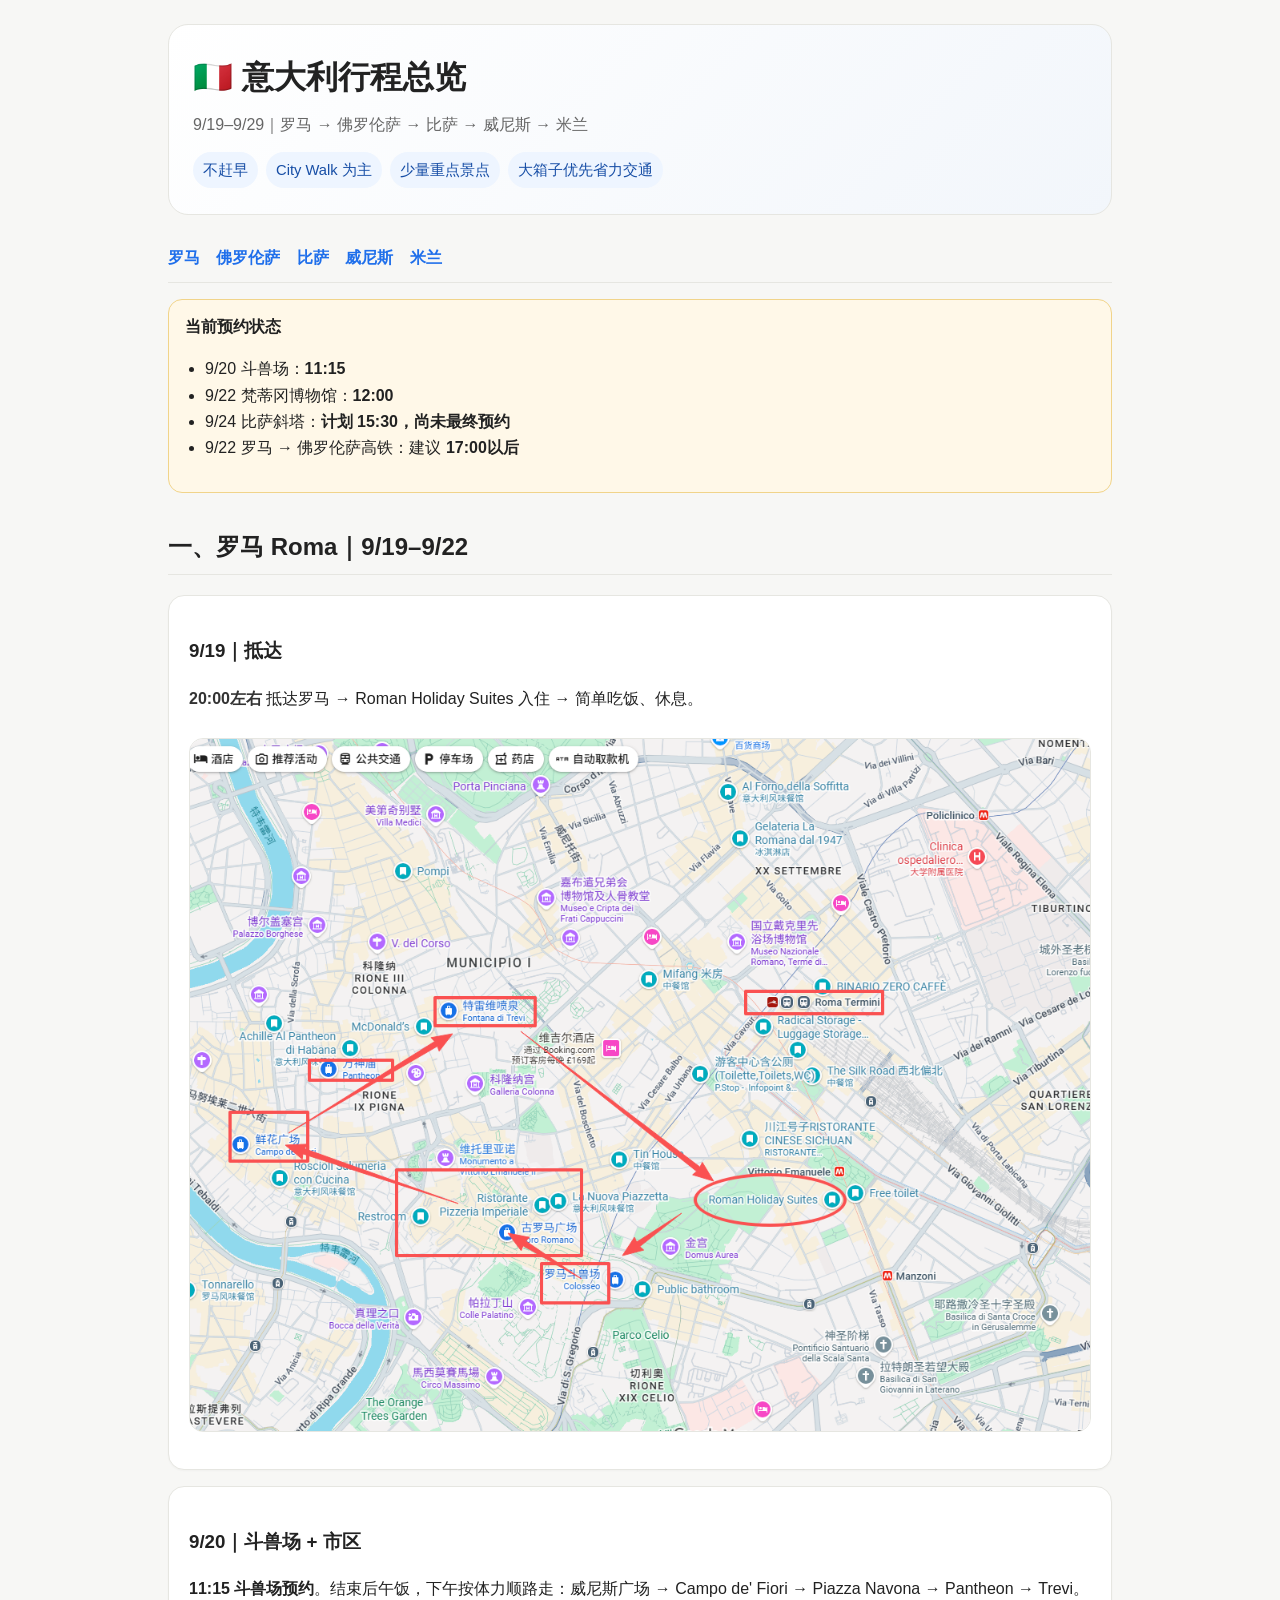
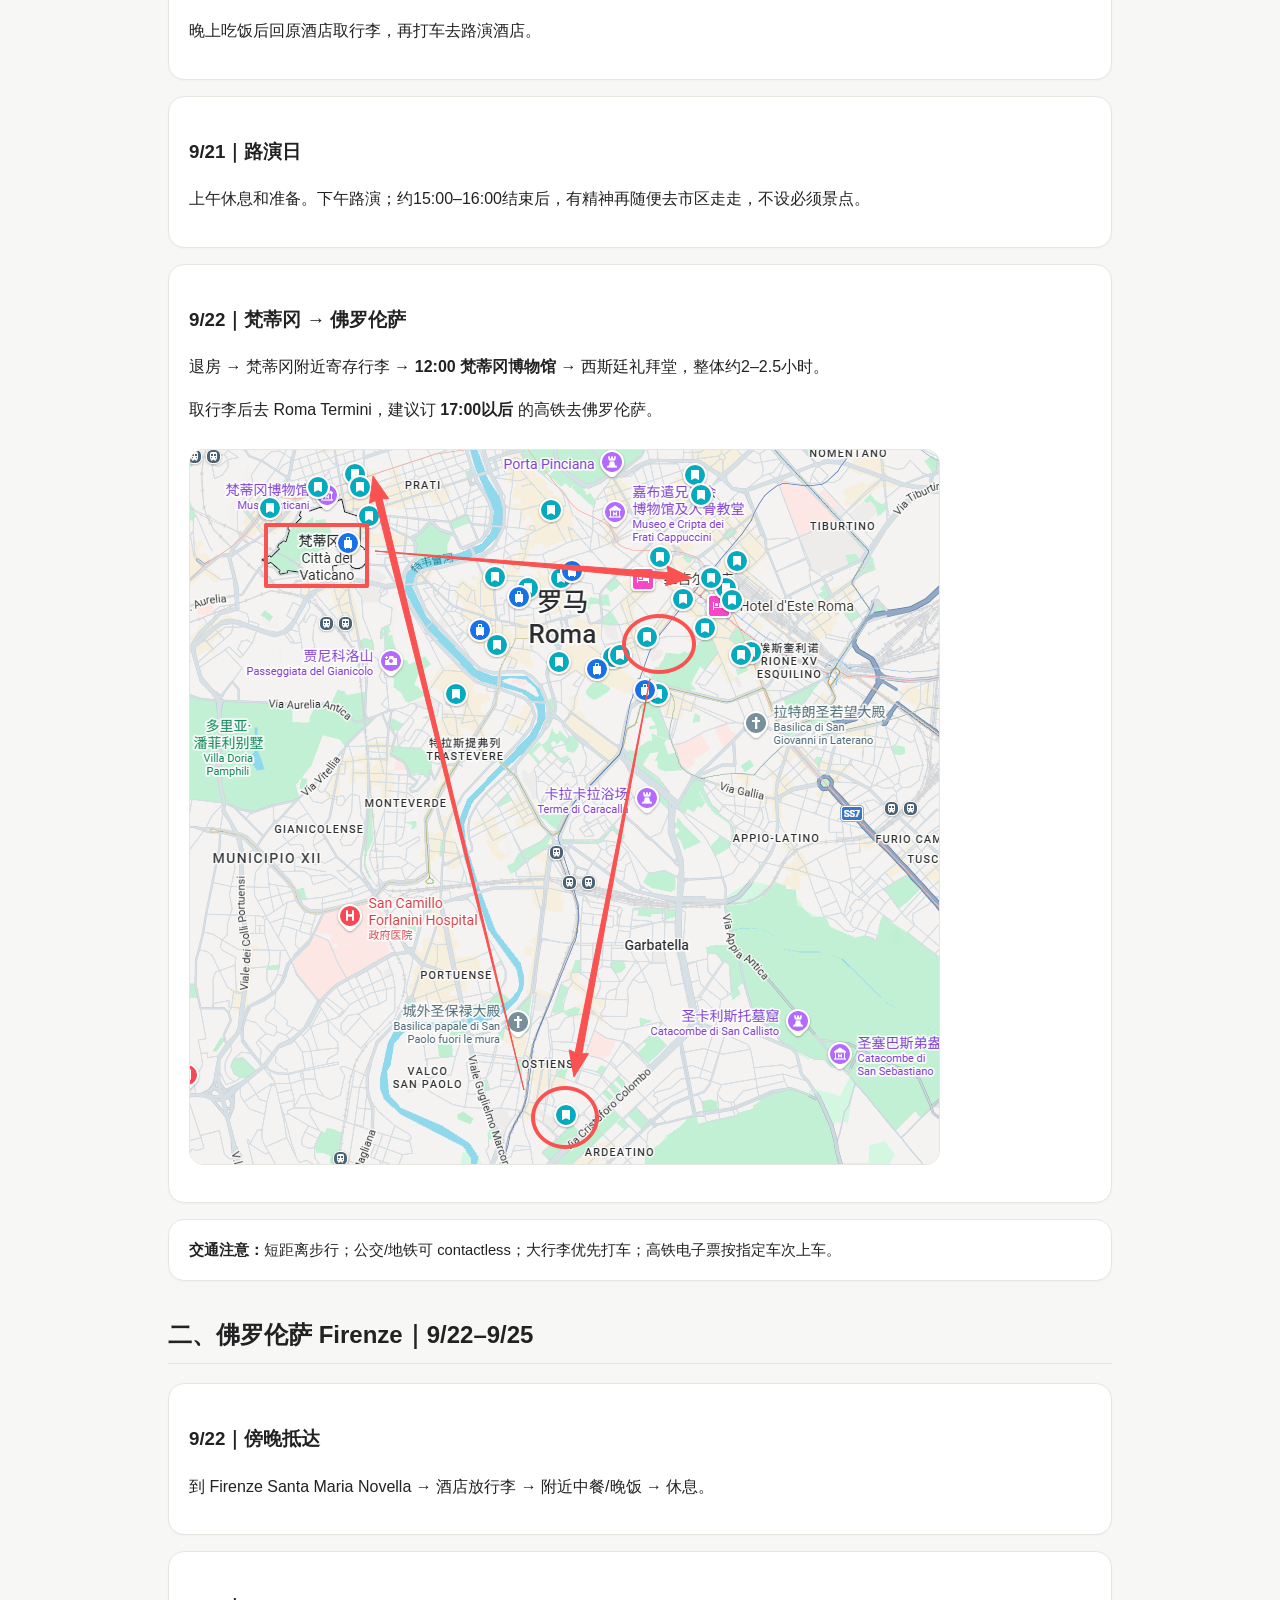
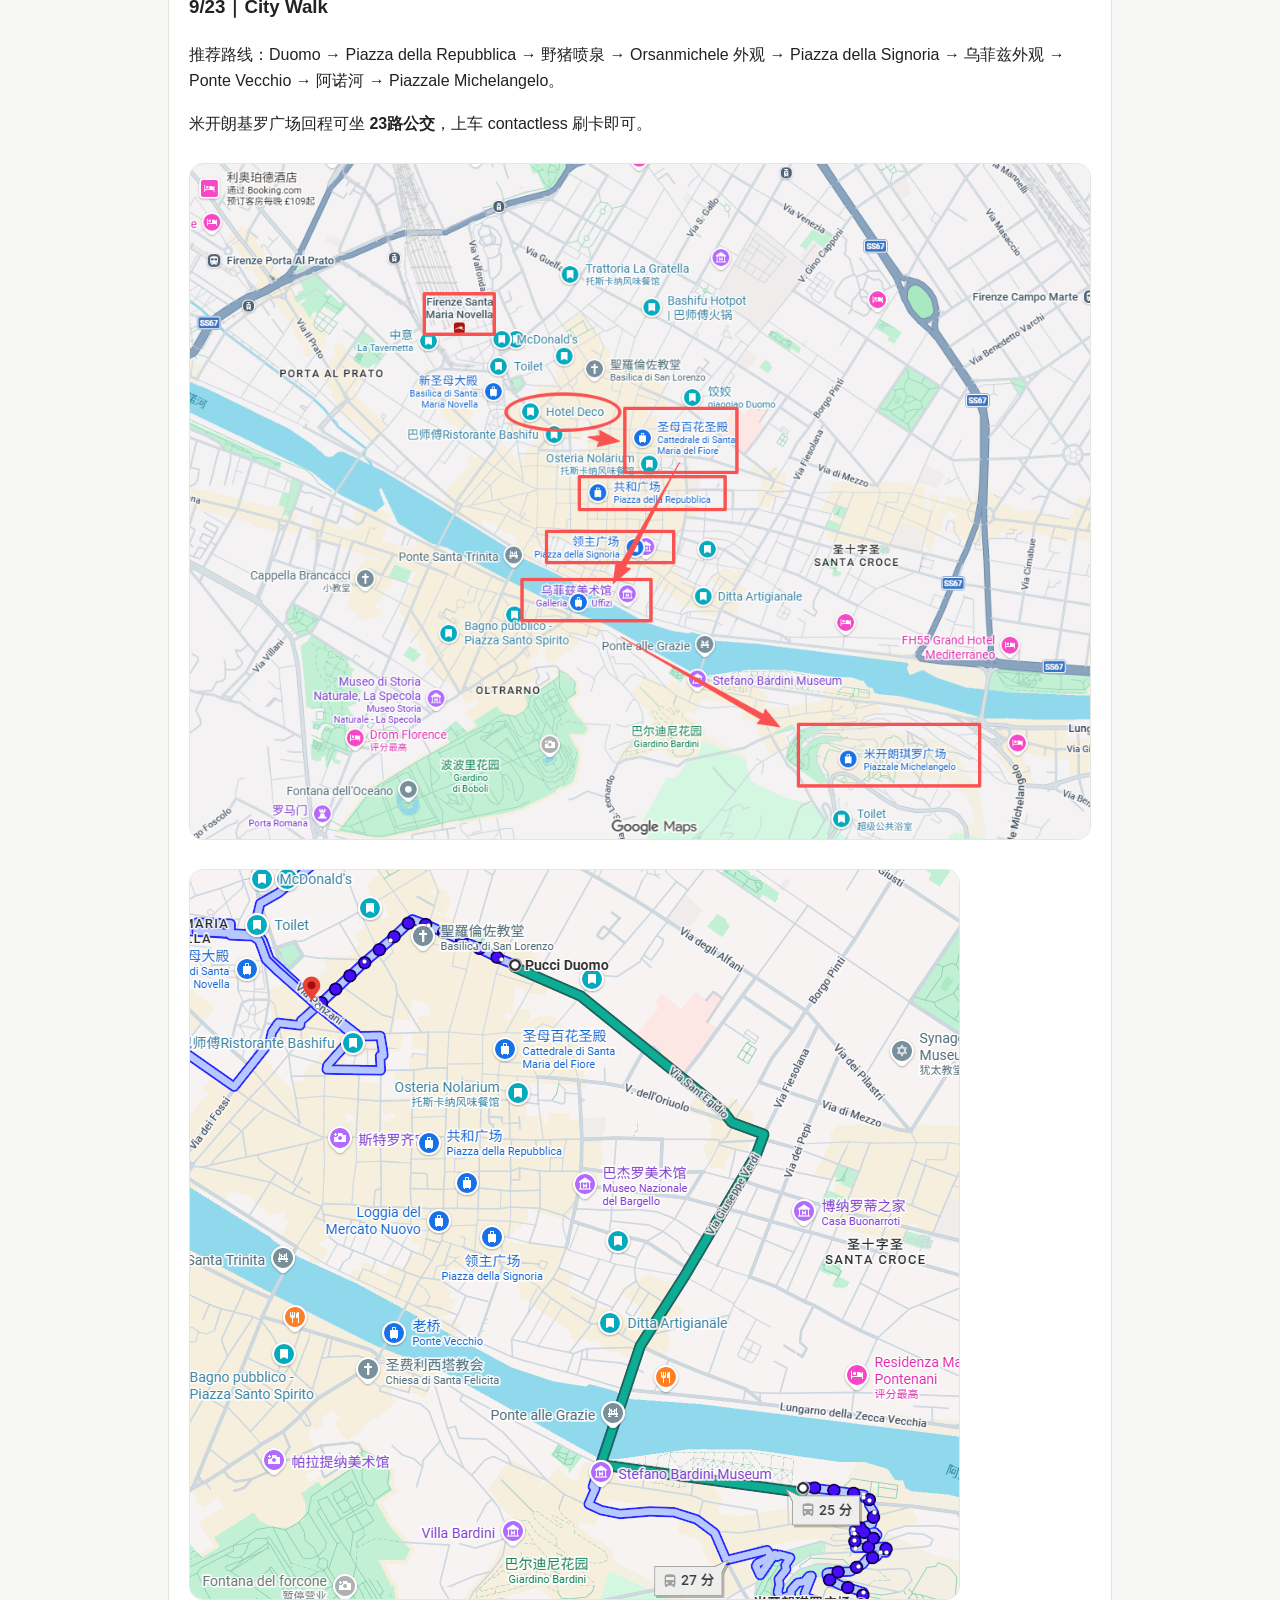
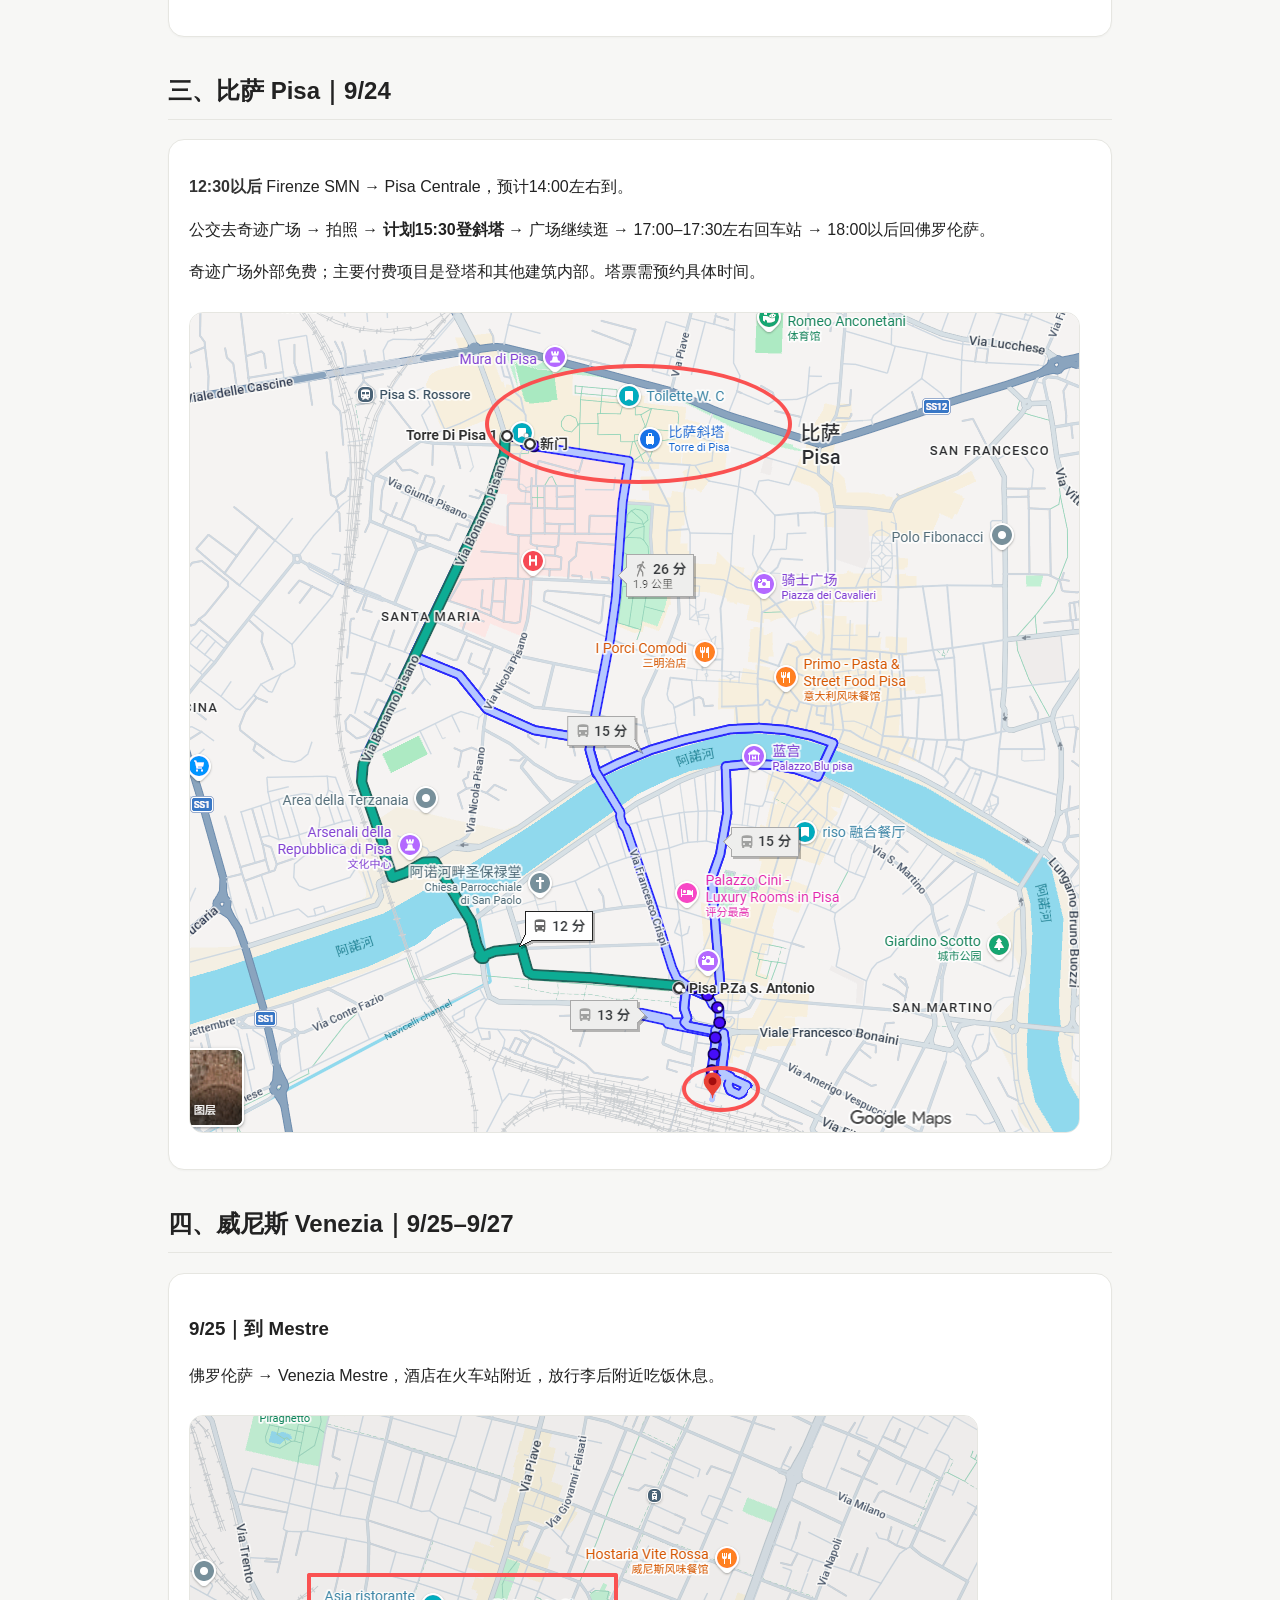
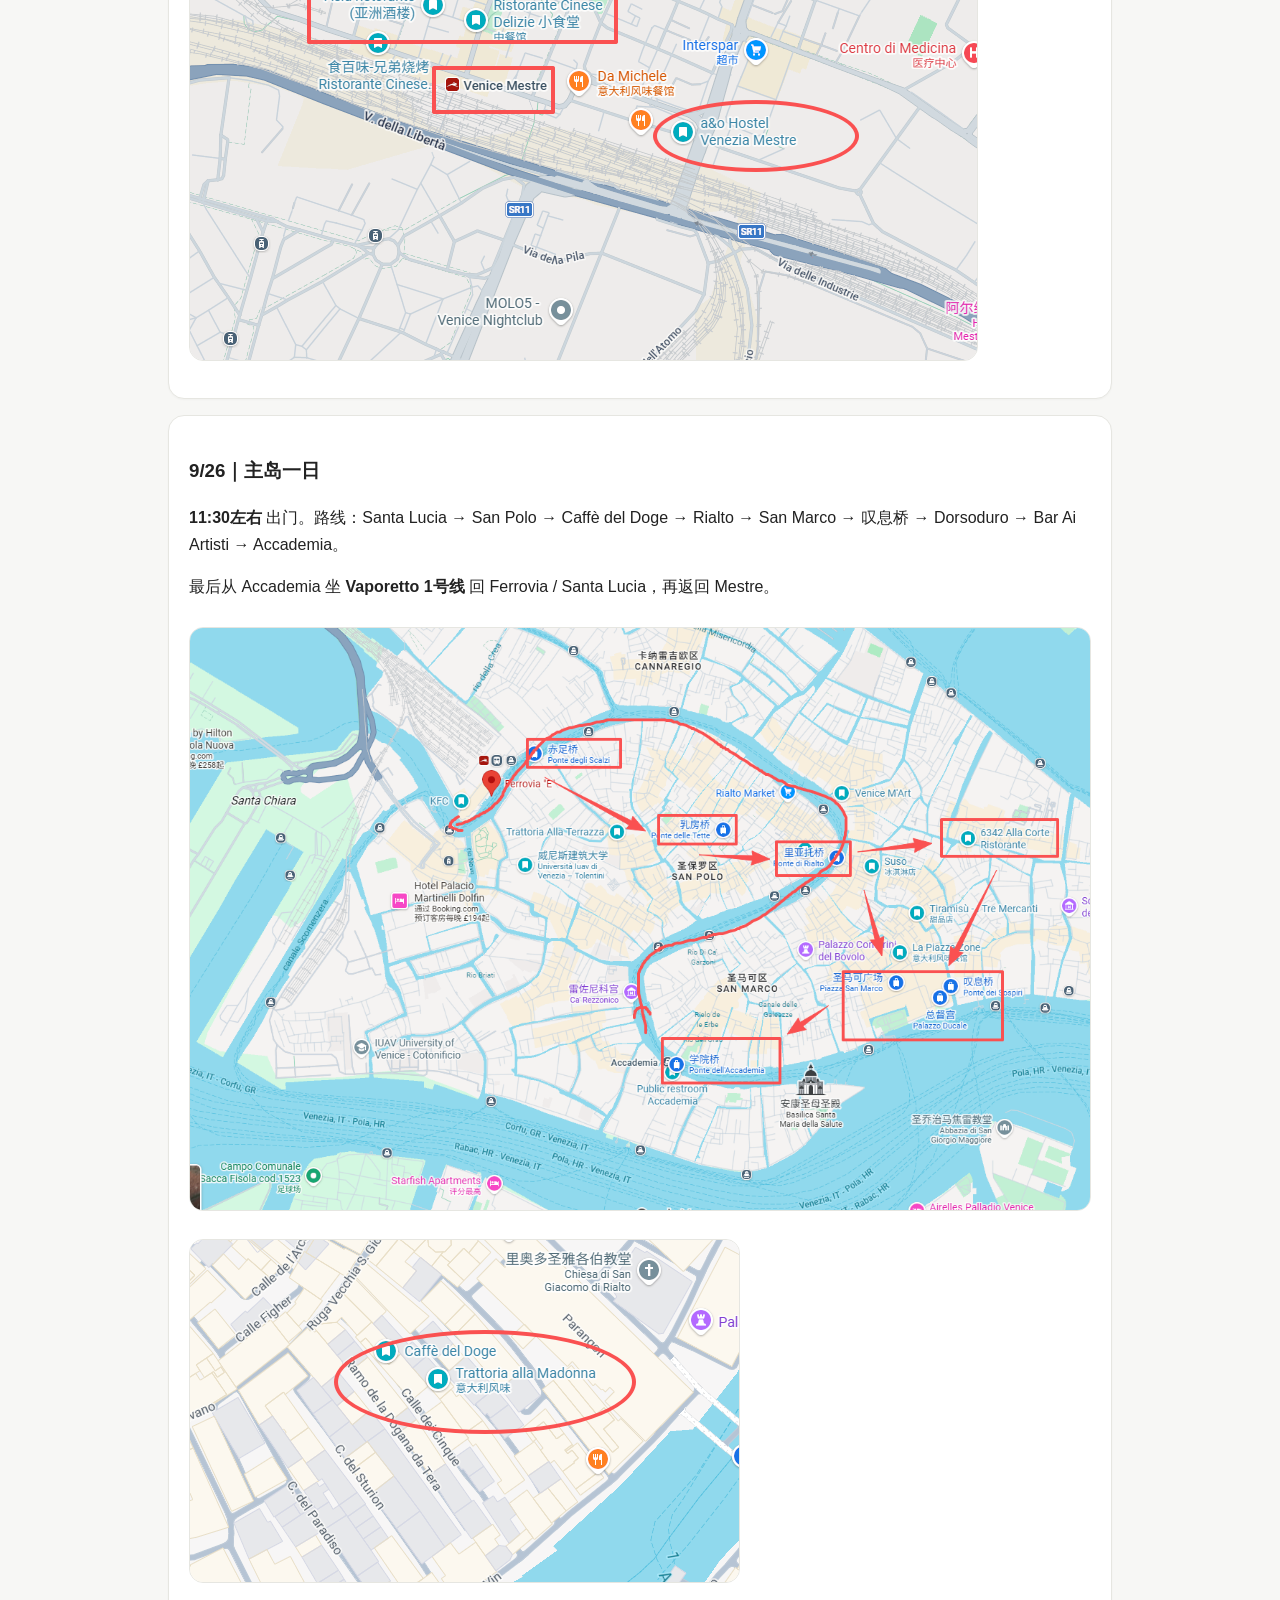
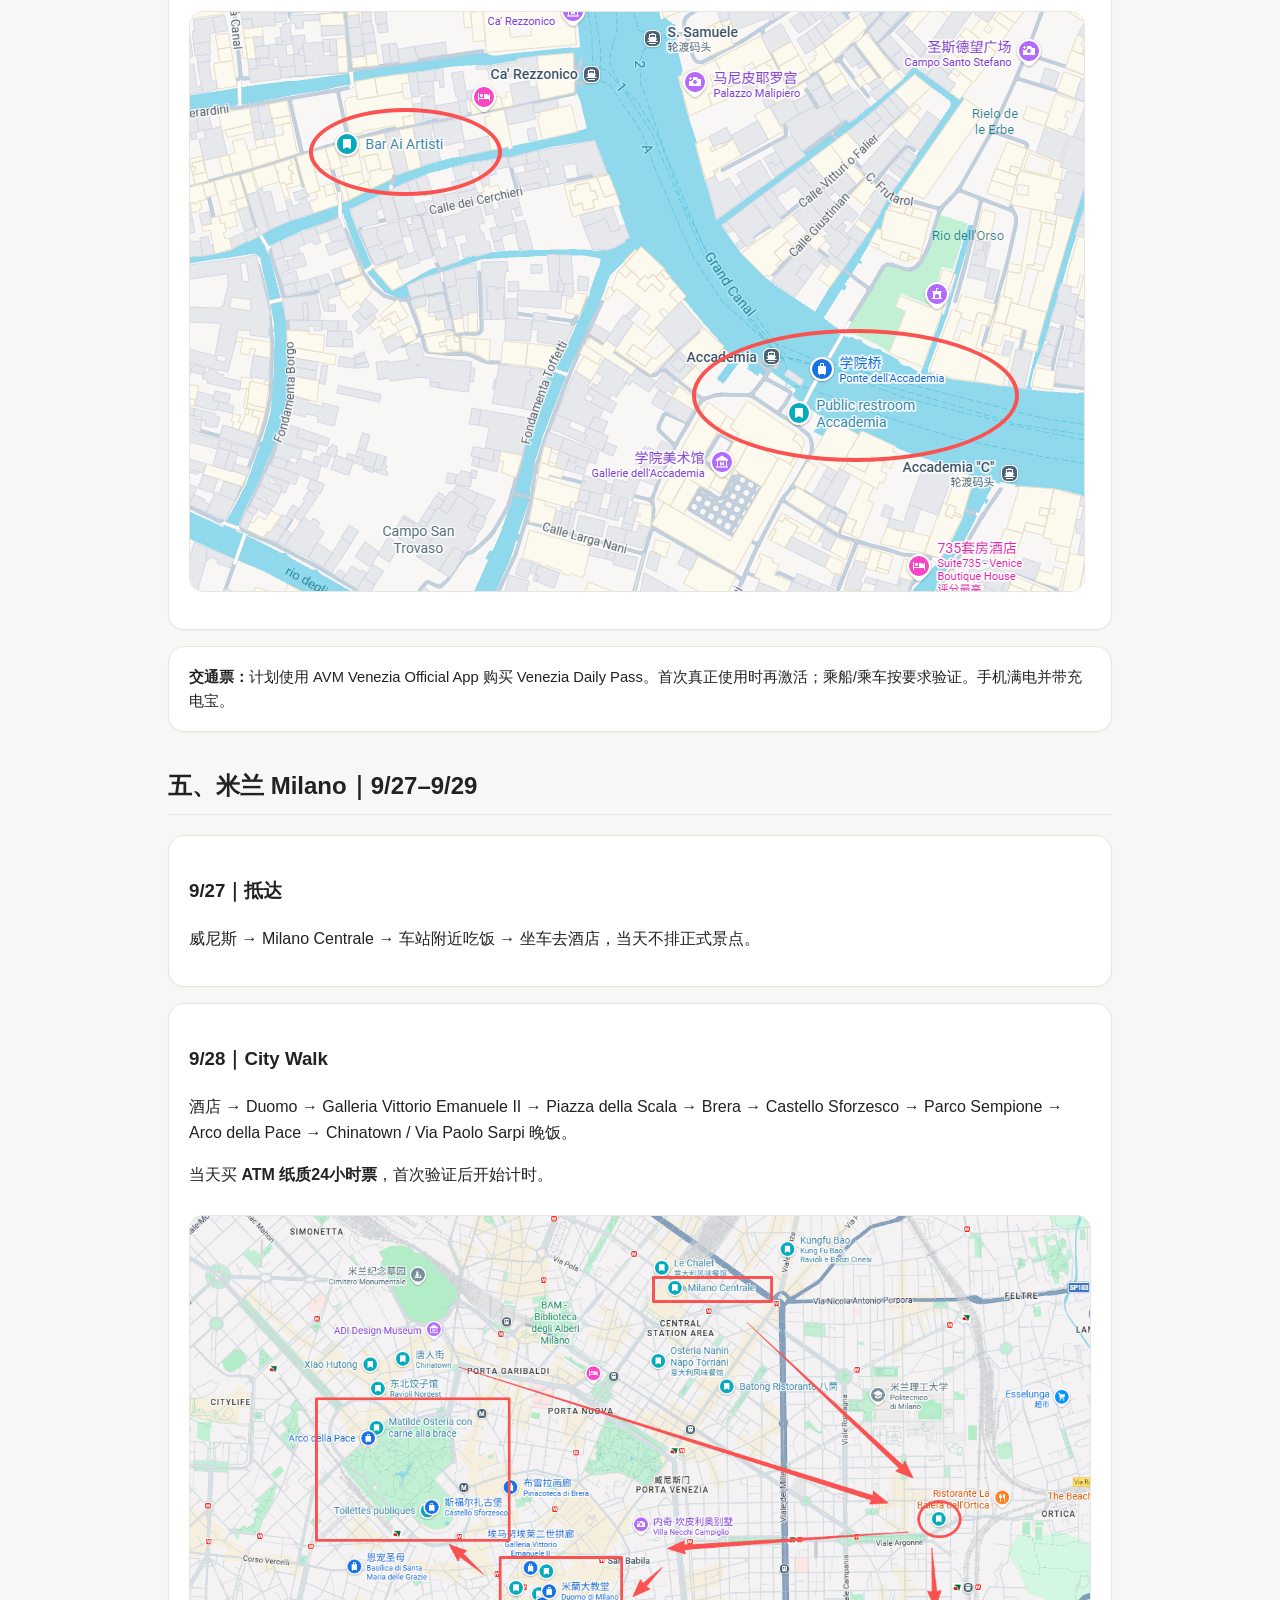
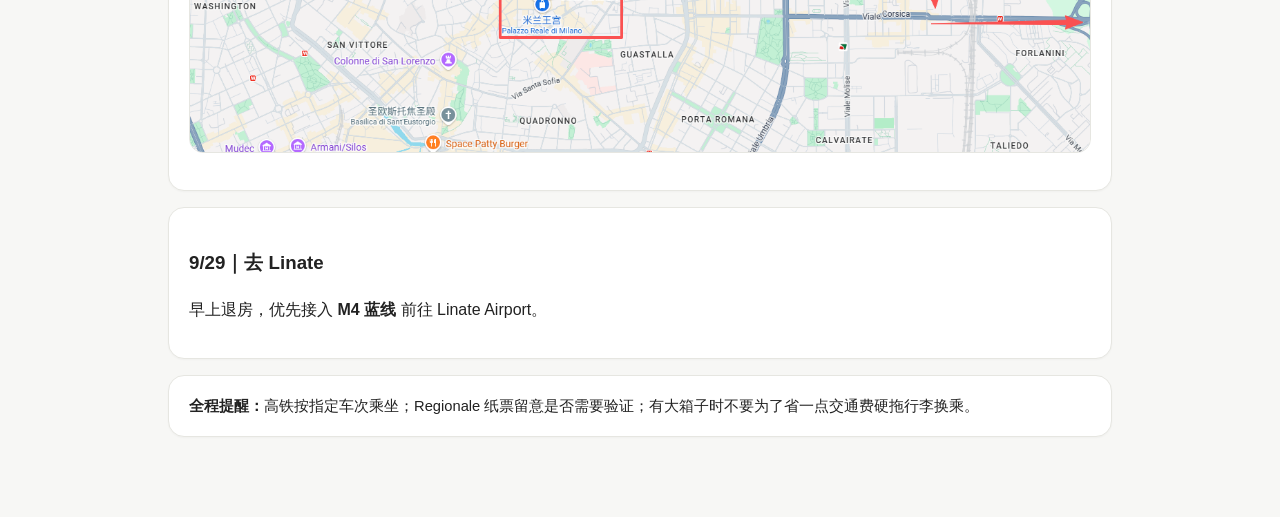
==== index.html @ 46872778 "1" ====
<!doctype html>
<html lang="zh-CN">
<head>
<meta charset="utf-8">
<meta name="viewport" content="width=device-width, initial-scale=1">
<title>意大利行程 9/19–9/29</title>
<style>
  :root{
    --bg:#f7f7f5; --card:#ffffff; --text:#222; --muted:#666; --line:#e6e6e1;
    --accent:#1f6feb; --soft:#eef5ff;
  }
  *{box-sizing:border-box}
  body{margin:0;font-family:-apple-system,BlinkMacSystemFont,"Segoe UI","PingFang SC","Hiragino Sans GB","Microsoft YaHei",Arial,sans-serif;background:var(--bg);color:var(--text);line-height:1.65}
  .wrap{max-width:980px;margin:auto;padding:24px 18px 64px}
  .hero{background:linear-gradient(135deg,#fff,#f2f6fb);border:1px solid var(--line);border-radius:20px;padding:26px 24px;margin-bottom:20px}
  h1{font-size:2rem;margin:0 0 8px}
  h2{margin-top:34px;border-bottom:1px solid var(--line);padding-bottom:8px}
  h3{margin-top:22px}
  .muted{color:var(--muted)}
  .chips{display:flex;flex-wrap:wrap;gap:8px;margin-top:14px}
  .chip{background:var(--soft);color:#174ea6;padding:6px 10px;border-radius:999px;font-size:.92rem}
  .card{background:var(--card);border:1px solid var(--line);border-radius:16px;padding:18px 20px;margin:16px 0;box-shadow:0 1px 2px rgba(0,0,0,.03)}
  .time{font-weight:700;color:#333}
  img{max-width:100%;height:auto;border-radius:14px;border:1px solid var(--line);margin:10px 0}
  table{width:100%;border-collapse:collapse;background:#fff;border-radius:12px;overflow:hidden}
  th,td{border:1px solid var(--line);padding:10px 12px;text-align:left;vertical-align:top}
  th{background:#fafafa}
  ul{padding-left:1.25rem}
  .important{background:#fff8e8;border:1px solid #f1d48a;border-radius:14px;padding:14px 16px}
  .nav{position:sticky;top:0;background:rgba(247,247,245,.92);backdrop-filter:blur(10px);padding:10px 0;z-index:5;border-bottom:1px solid var(--line);margin-bottom:16px}
  .nav a{margin-right:12px;color:var(--accent);text-decoration:none;font-weight:600;white-space:nowrap}
  .small{font-size:.92rem}
  @media(max-width:640px){
    h1{font-size:1.6rem}
    .wrap{padding:14px 12px 48px}
    .hero,.card{padding:16px}
    table{font-size:.9rem}
  }
</style>
</head>
<body>
<div class="wrap">
  <div class="hero">
    <h1>🇮🇹 意大利行程总览</h1>
    <div class="muted">9/19–9/29｜罗马 → 佛罗伦萨 → 比萨 → 威尼斯 → 米兰</div>
    <div class="chips">
      <span class="chip">不赶早</span>
      <span class="chip">City Walk 为主</span>
      <span class="chip">少量重点景点</span>
      <span class="chip">大箱子优先省力交通</span>
    </div>
  </div>

  <div class="nav">
    <a href="#rome">罗马</a>
    <a href="#florence">佛罗伦萨</a>
    <a href="#pisa">比萨</a>
    <a href="#venice">威尼斯</a>
    <a href="#milan">米兰</a>
  </div>

  <div class="important">
    <strong>当前预约状态</strong>
    <ul>
      <li>9/20 斗兽场：<strong>11:15</strong></li>
      <li>9/22 梵蒂冈博物馆：<strong>12:00</strong></li>
      <li>9/24 比萨斜塔：<strong>计划 15:30，尚未最终预约</strong></li>
      <li>9/22 罗马 → 佛罗伦萨高铁：建议 <strong>17:00以后</strong></li>
    </ul>
  </div>

  <section id="rome">
    <h2>一、罗马 Roma｜9/19–9/22</h2>
    <div class="card">
      <h3>9/19｜抵达</h3>
      <p><span class="time">20:00左右</span> 抵达罗马 → Roman Holiday Suites 入住 → 简单吃饭、休息。</p>
      <img src="italy_trip_plan_assets/rome_1.png" alt="罗马住宿与路线">
    </div>
    <div class="card">
      <h3>9/20｜斗兽场 + 市区</h3>
      <p><strong>11:15 斗兽场预约</strong>。结束后午饭，下午按体力顺路走：威尼斯广场 → Campo de' Fiori → Piazza Navona → Pantheon → Trevi。</p>
      <p>晚上吃饭后回原酒店取行李，再打车去路演酒店。</p>
    </div>
    <div class="card">
      <h3>9/21｜路演日</h3>
      <p>上午休息和准备。下午路演；约15:00–16:00结束后，有精神再随便去市区走走，不设必须景点。</p>
    </div>
    <div class="card">
      <h3>9/22｜梵蒂冈 → 佛罗伦萨</h3>
      <p>退房 → 梵蒂冈附近寄存行李 → <strong>12:00 梵蒂冈博物馆</strong> → 西斯廷礼拜堂，整体约2–2.5小时。</p>
      <p>取行李后去 Roma Termini，建议订 <strong>17:00以后</strong> 的高铁去佛罗伦萨。</p>
      <img src="italy_trip_plan_assets/rome_2.png" alt="梵蒂冈与市区位置">
    </div>
    <div class="card small">
      <strong>交通注意：</strong>短距离步行；公交/地铁可 contactless；大行李优先打车；高铁电子票按指定车次上车。
    </div>
  </section>

  <section id="florence">
    <h2>二、佛罗伦萨 Firenze｜9/22–9/25</h2>
    <div class="card">
      <h3>9/22｜傍晚抵达</h3>
      <p>到 Firenze Santa Maria Novella → 酒店放行李 → 附近中餐/晚饭 → 休息。</p>
    </div>
    <div class="card">
      <h3>9/23｜City Walk</h3>
      <p>推荐路线：Duomo → Piazza della Repubblica → 野猪喷泉 → Orsanmichele 外观 → Piazza della Signoria → 乌菲兹外观 → Ponte Vecchio → 阿诺河 → Piazzale Michelangelo。</p>
      <p>米开朗基罗广场回程可坐 <strong>23路公交</strong>，上车 contactless 刷卡即可。</p>
      <img src="italy_trip_plan_assets/florence.png" alt="佛罗伦萨路线">
      <img src="italy_trip_plan_assets/florence_bus.png" alt="23路公交示意">
    </div>
  </section>

  <section id="pisa">
    <h2>三、比萨 Pisa｜9/24</h2>
    <div class="card">
      <p><span class="time">12:30以后</span> Firenze SMN → Pisa Centrale，预计14:00左右到。</p>
      <p>公交去奇迹广场 → 拍照 → <strong>计划15:30登斜塔</strong> → 广场继续逛 → 17:00–17:30左右回车站 → 18:00以后回佛罗伦萨。</p>
      <p>奇迹广场外部免费；主要付费项目是登塔和其他建筑内部。塔票需预约具体时间。</p>
      <img src="italy_trip_plan_assets/pisa.png" alt="比萨路线">
    </div>
  </section>

  <section id="venice">
    <h2>四、威尼斯 Venezia｜9/25–9/27</h2>
    <div class="card">
      <h3>9/25｜到 Mestre</h3>
      <p>佛罗伦萨 → Venezia Mestre，酒店在火车站附近，放行李后附近吃饭休息。</p>
      <img src="italy_trip_plan_assets/venice_mestre.png" alt="Mestre住宿位置">
    </div>
    <div class="card">
      <h3>9/26｜主岛一日</h3>
      <p><strong>11:30左右</strong> 出门。路线：Santa Lucia → San Polo → Caffè del Doge → Rialto → San Marco → 叹息桥 → Dorsoduro → Bar Ai Artisti → Accademia。</p>
      <p>最后从 Accademia 坐 <strong>Vaporetto 1号线</strong> 回 Ferrovia / Santa Lucia，再返回 Mestre。</p>
      <img src="italy_trip_plan_assets/venice_route.png" alt="威尼斯主岛路线">
      <img src="italy_trip_plan_assets/venice_cafe1.png" alt="Caffè del Doge">
      <img src="italy_trip_plan_assets/venice_cafe2.png" alt="Bar Ai Artisti">
    </div>
    <div class="card small">
      <strong>交通票：</strong>计划使用 AVM Venezia Official App 购买 Venezia Daily Pass。首次真正使用时再激活；乘船/乘车按要求验证。手机满电并带充电宝。
    </div>
  </section>

  <section id="milan">
    <h2>五、米兰 Milano｜9/27–9/29</h2>
    <div class="card">
      <h3>9/27｜抵达</h3>
      <p>威尼斯 → Milano Centrale → 车站附近吃饭 → 坐车去酒店，当天不排正式景点。</p>
    </div>
    <div class="card">
      <h3>9/28｜City Walk</h3>
      <p>酒店 → Duomo → Galleria Vittorio Emanuele II → Piazza della Scala → Brera → Castello Sforzesco → Parco Sempione → Arco della Pace → Chinatown / Via Paolo Sarpi 晚饭。</p>
      <p>当天买 <strong>ATM 纸质24小时票</strong>，首次验证后开始计时。</p>
      <img src="italy_trip_plan_assets/milan.png" alt="米兰路线">
    </div>
    <div class="card">
      <h3>9/29｜去 Linate</h3>
      <p>早上退房，优先接入 <strong>M4 蓝线</strong> 前往 Linate Airport。</p>
    </div>
  </section>

  <div class="card small">
    <strong>全程提醒：</strong>高铁按指定车次乘坐；Regionale 纸票留意是否需要验证；有大箱子时不要为了省一点交通费硬拖行李换乘。
  </div>
</div>
</body>
</html>
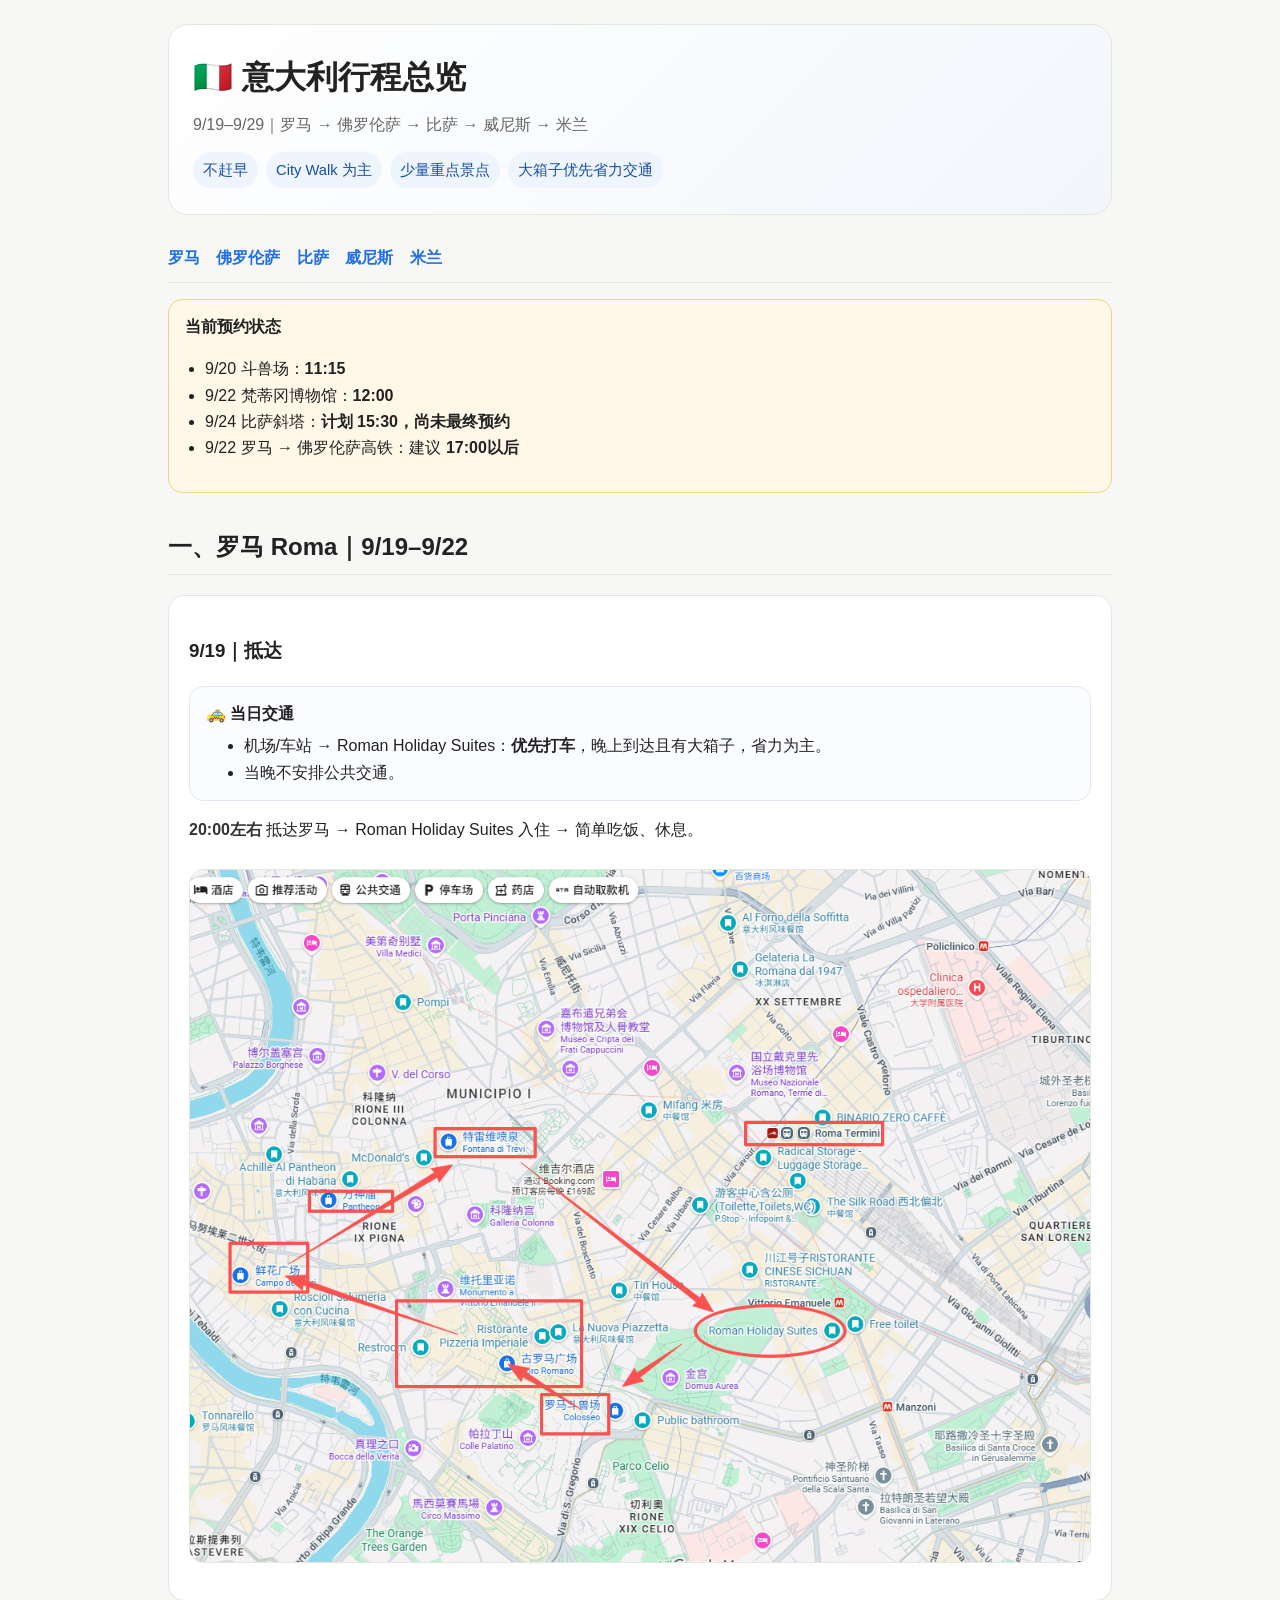
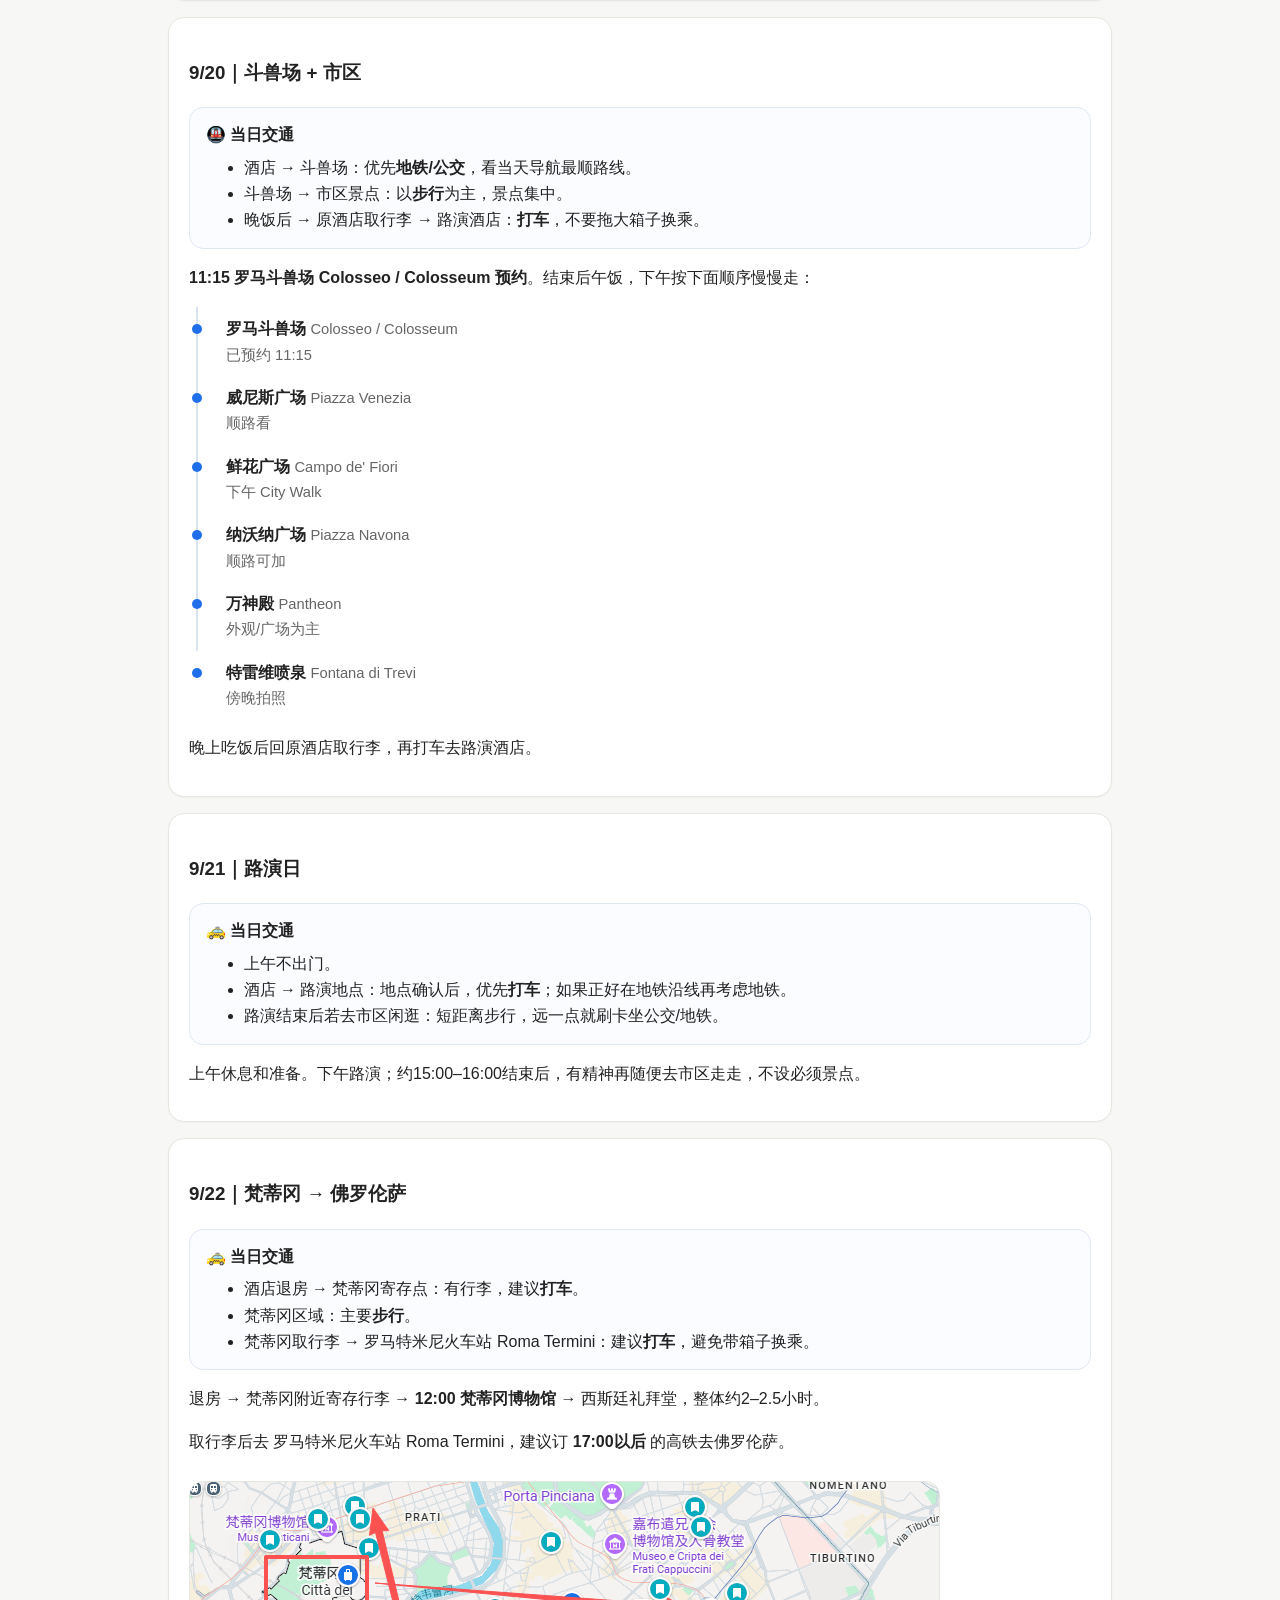
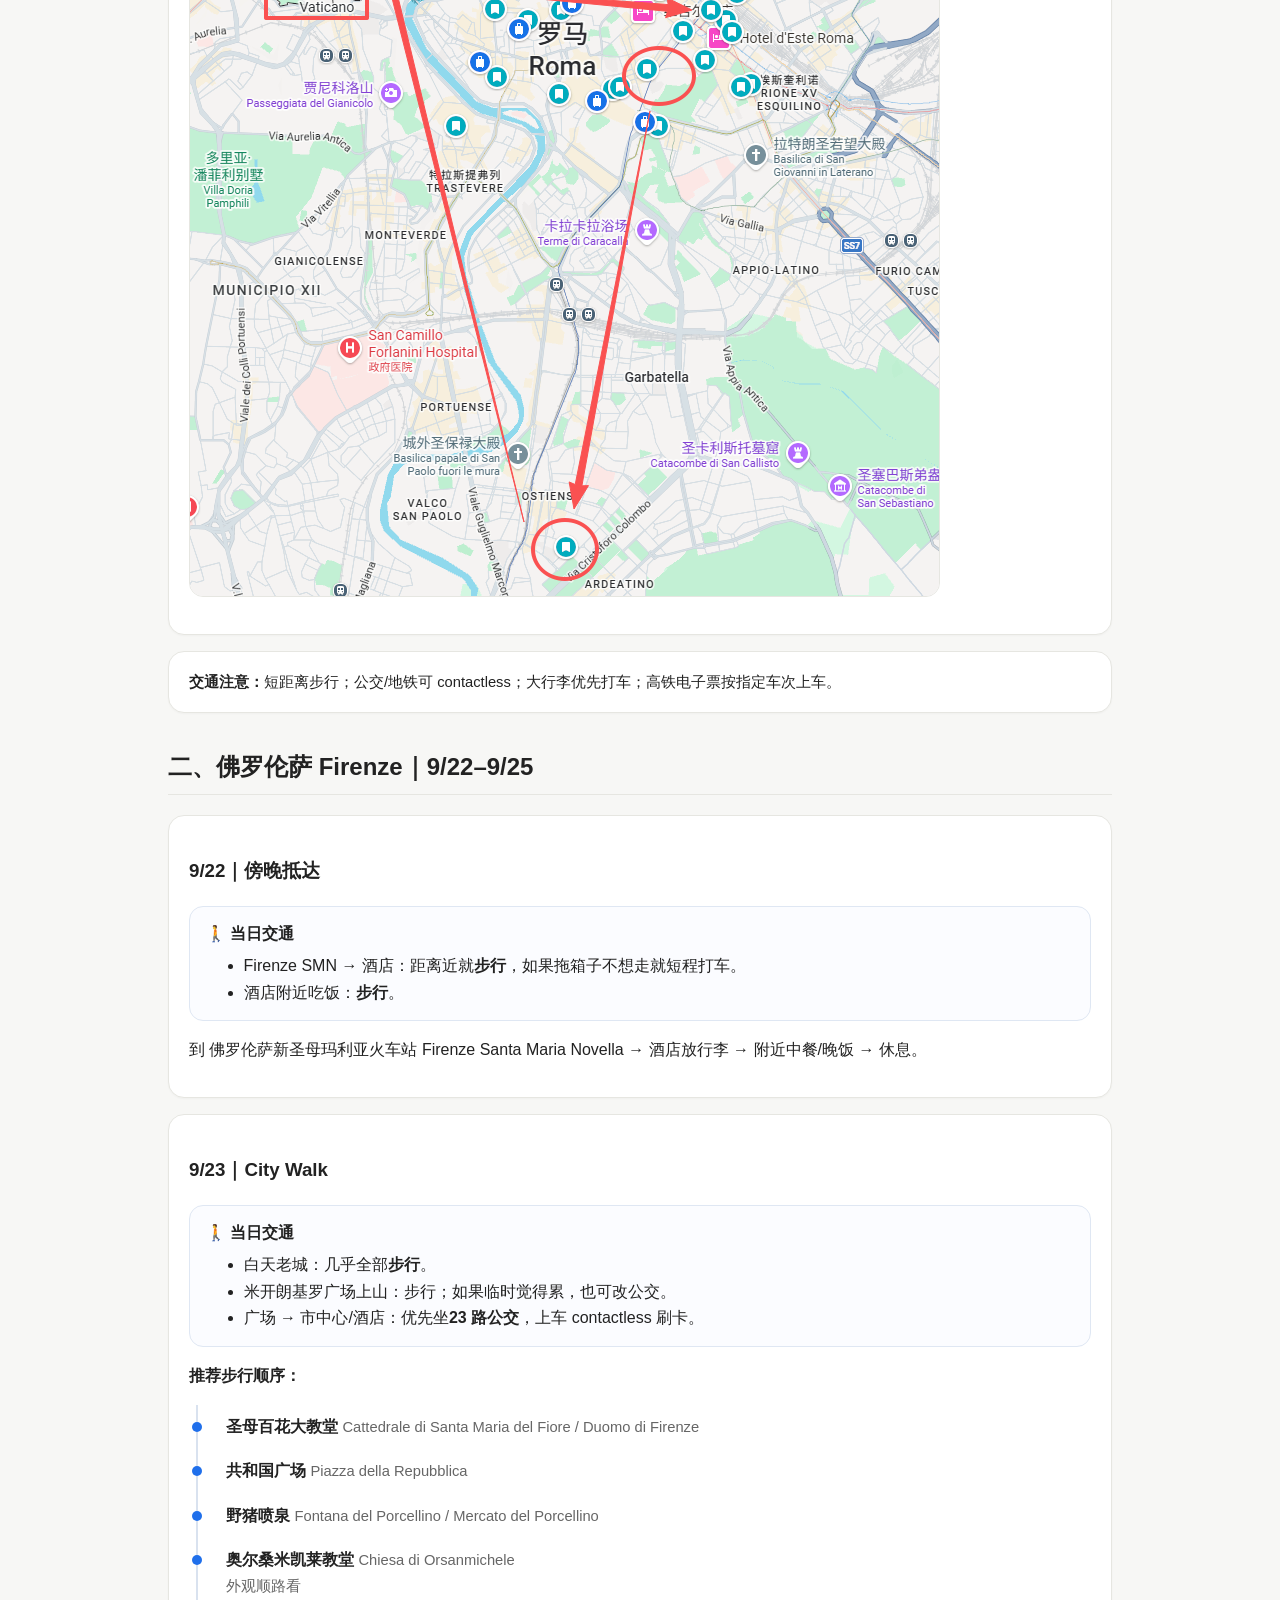
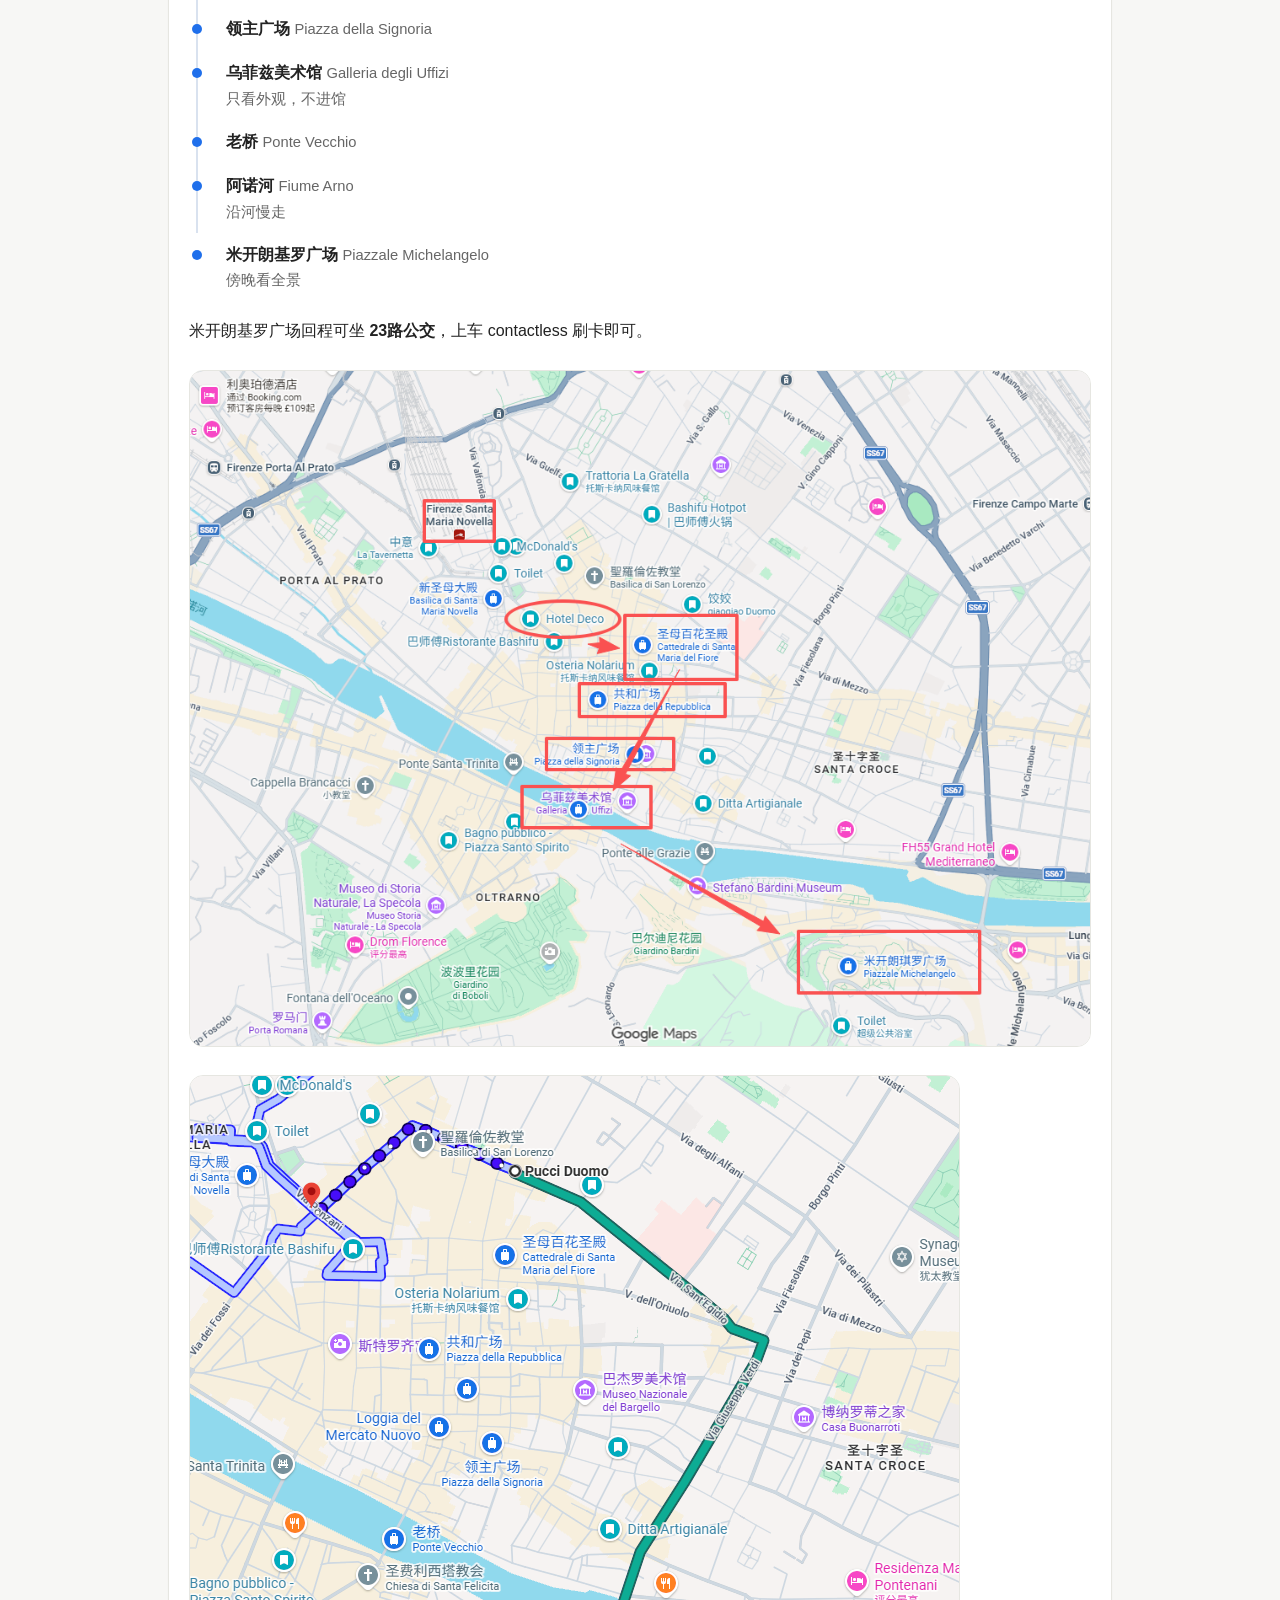
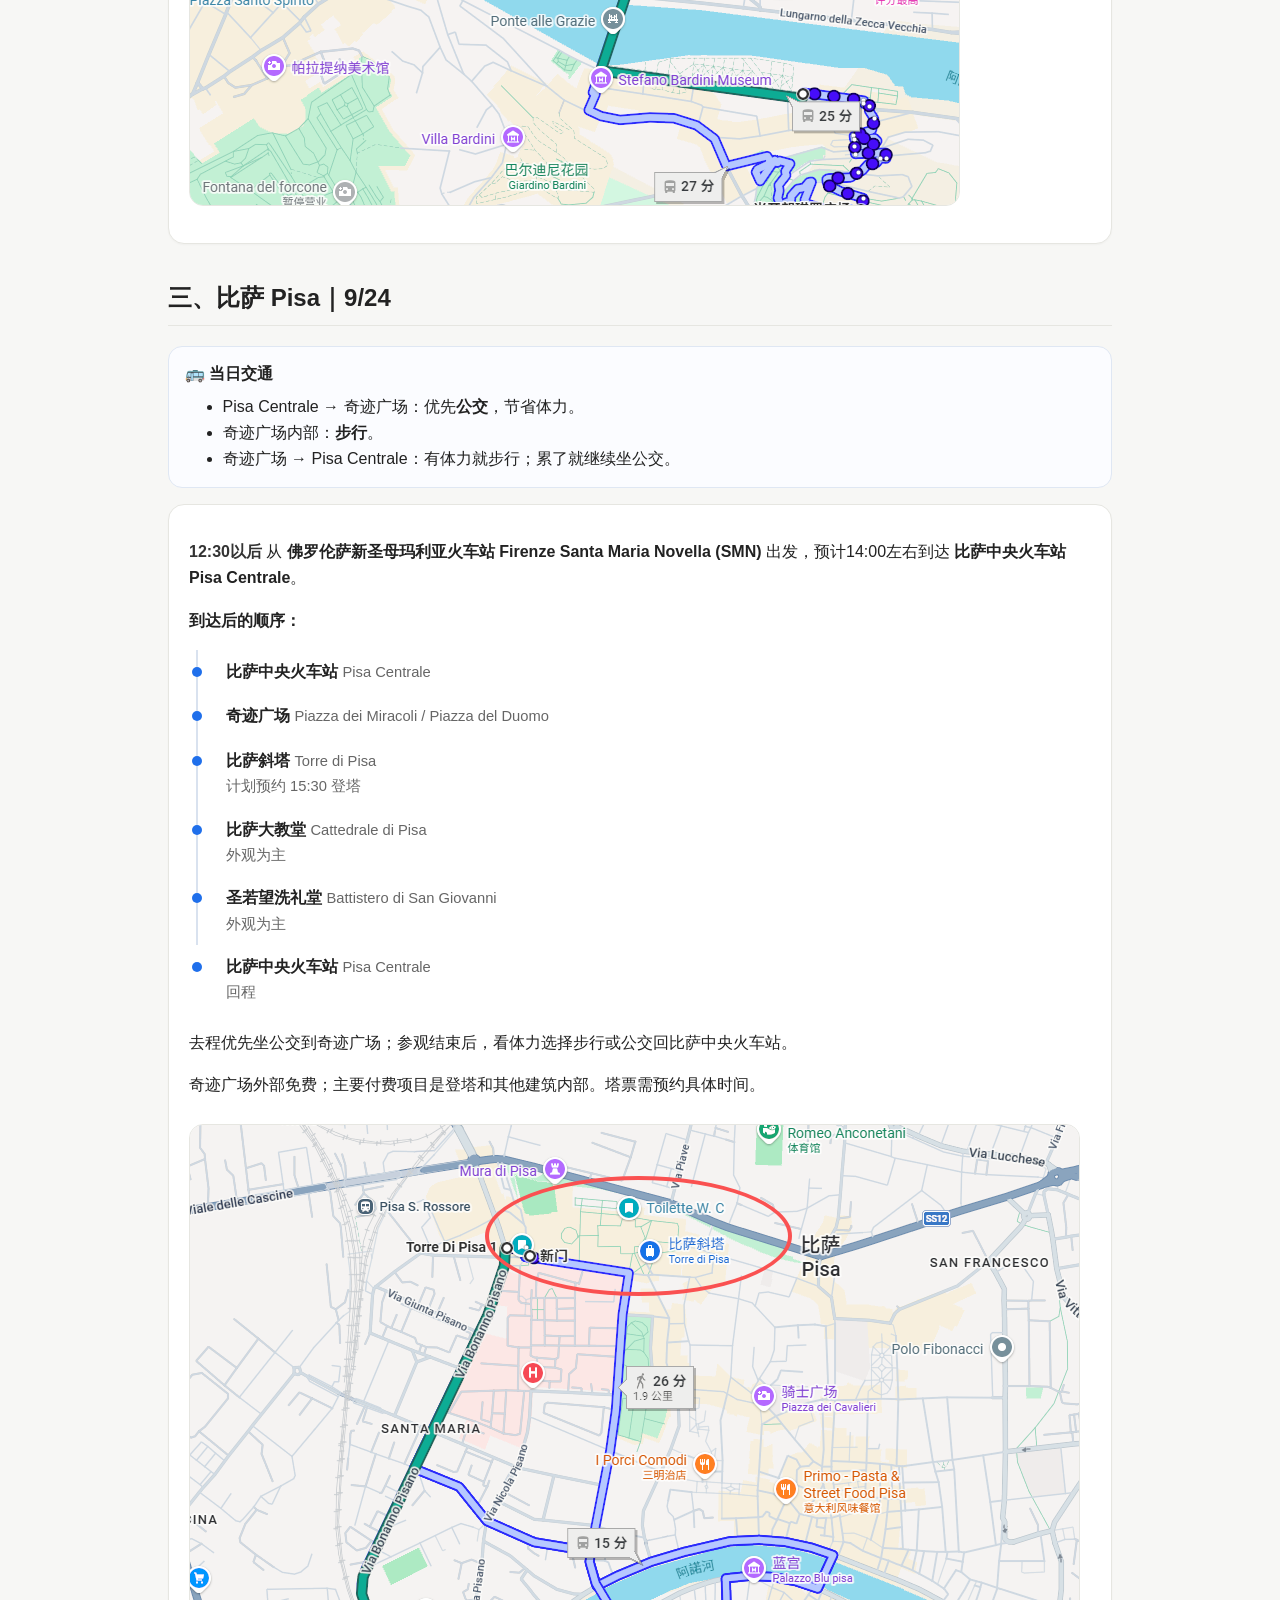
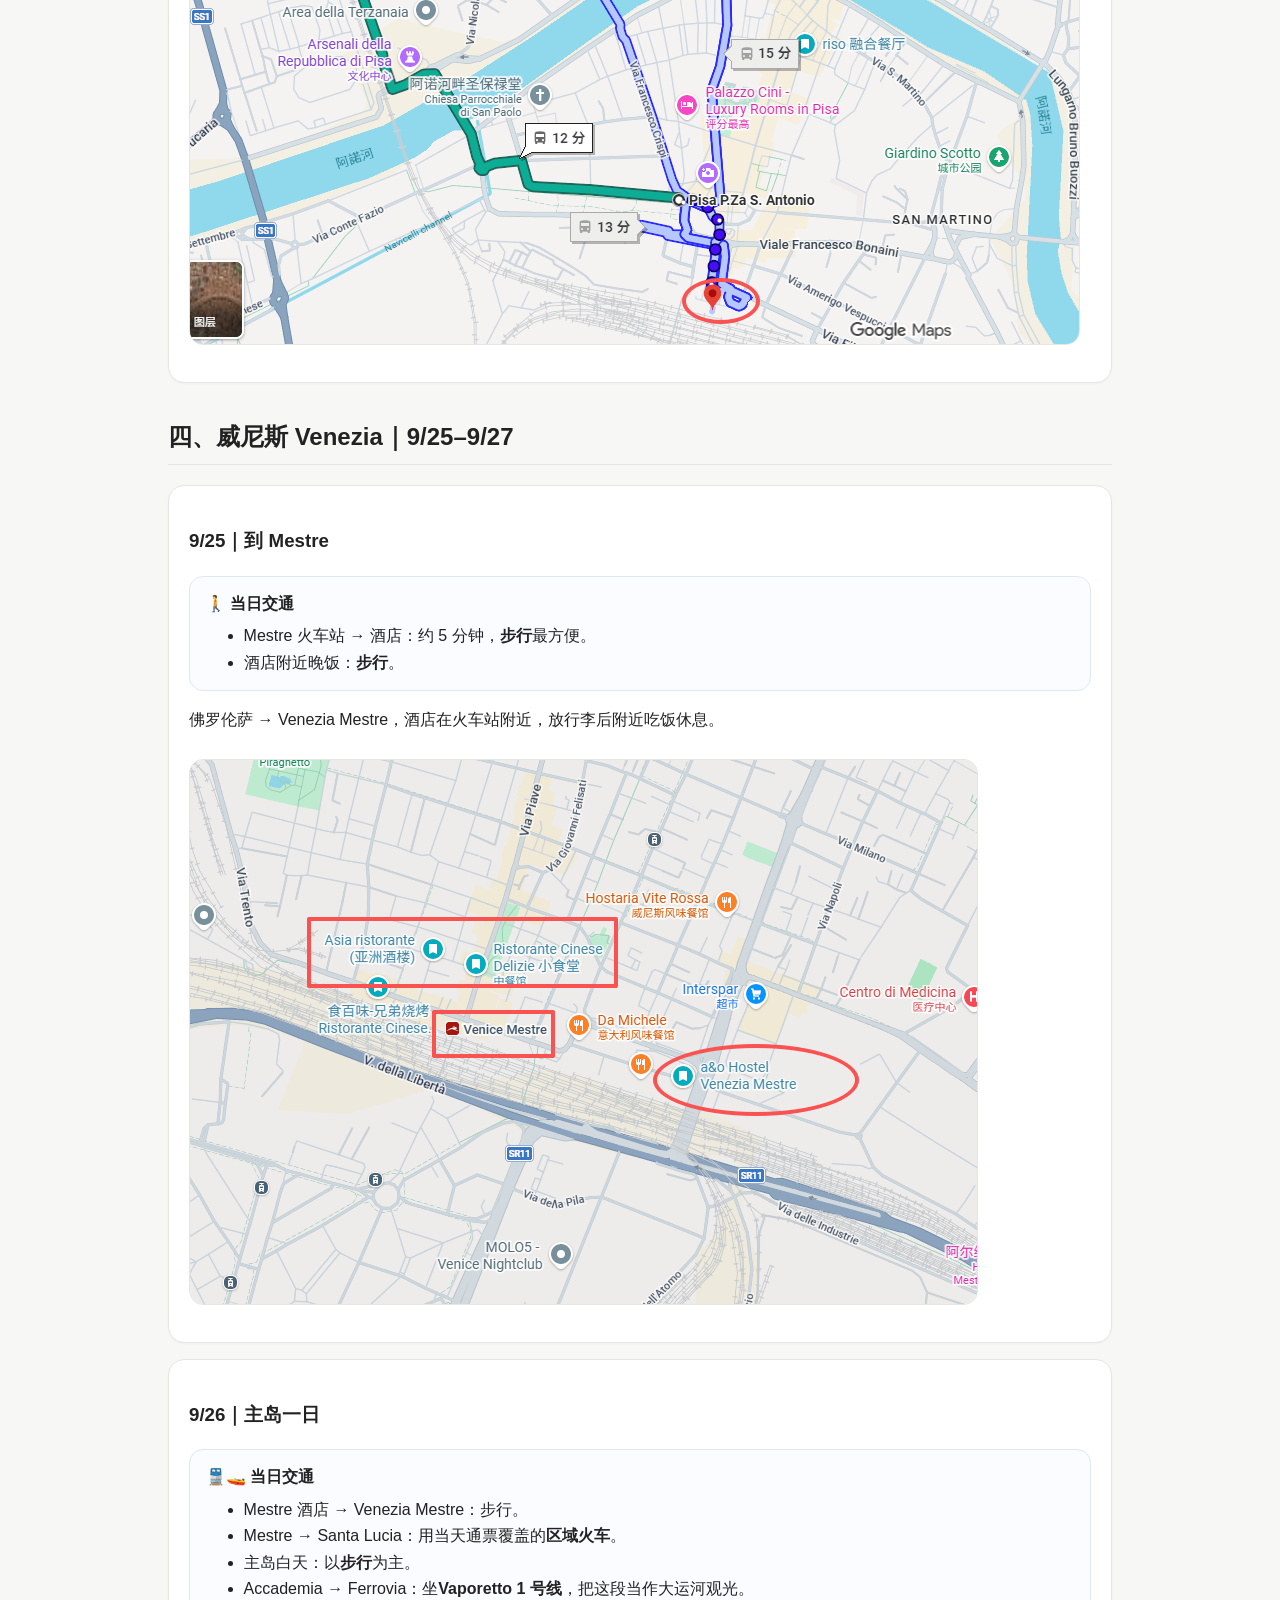
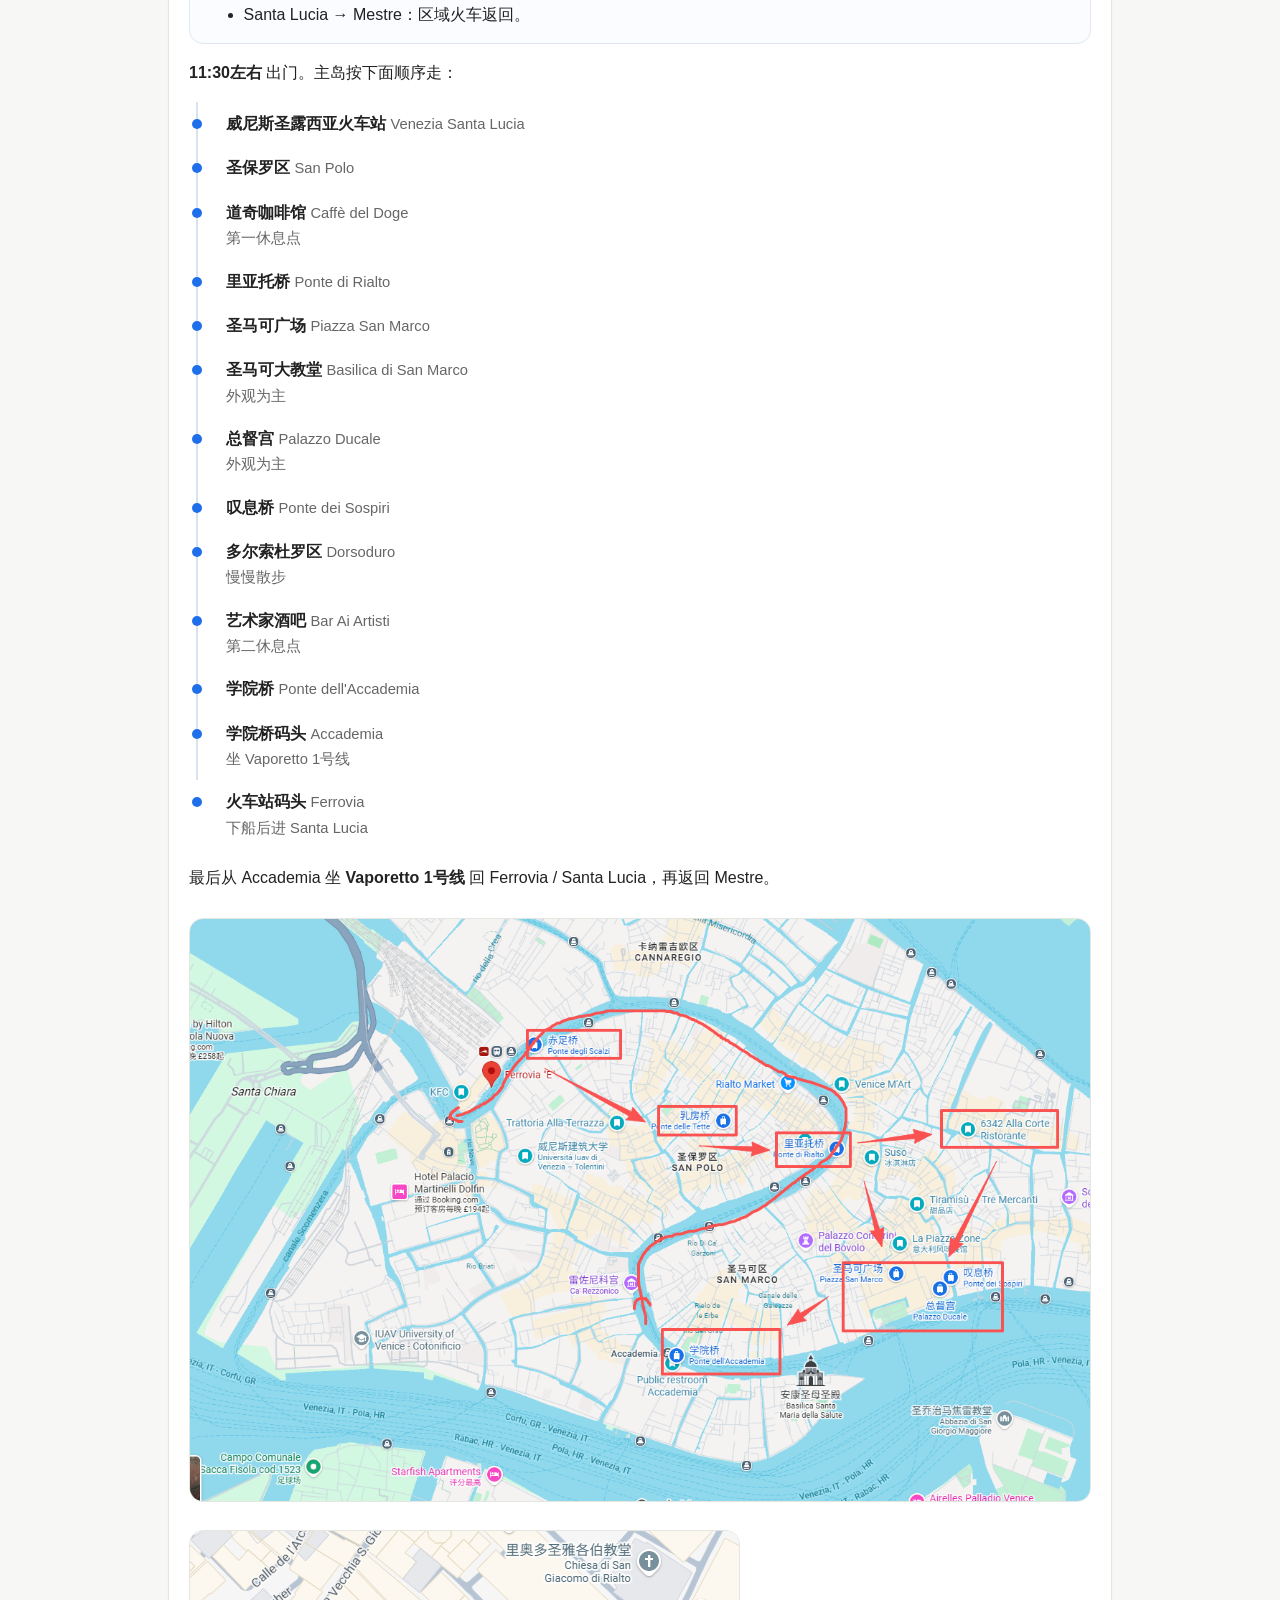
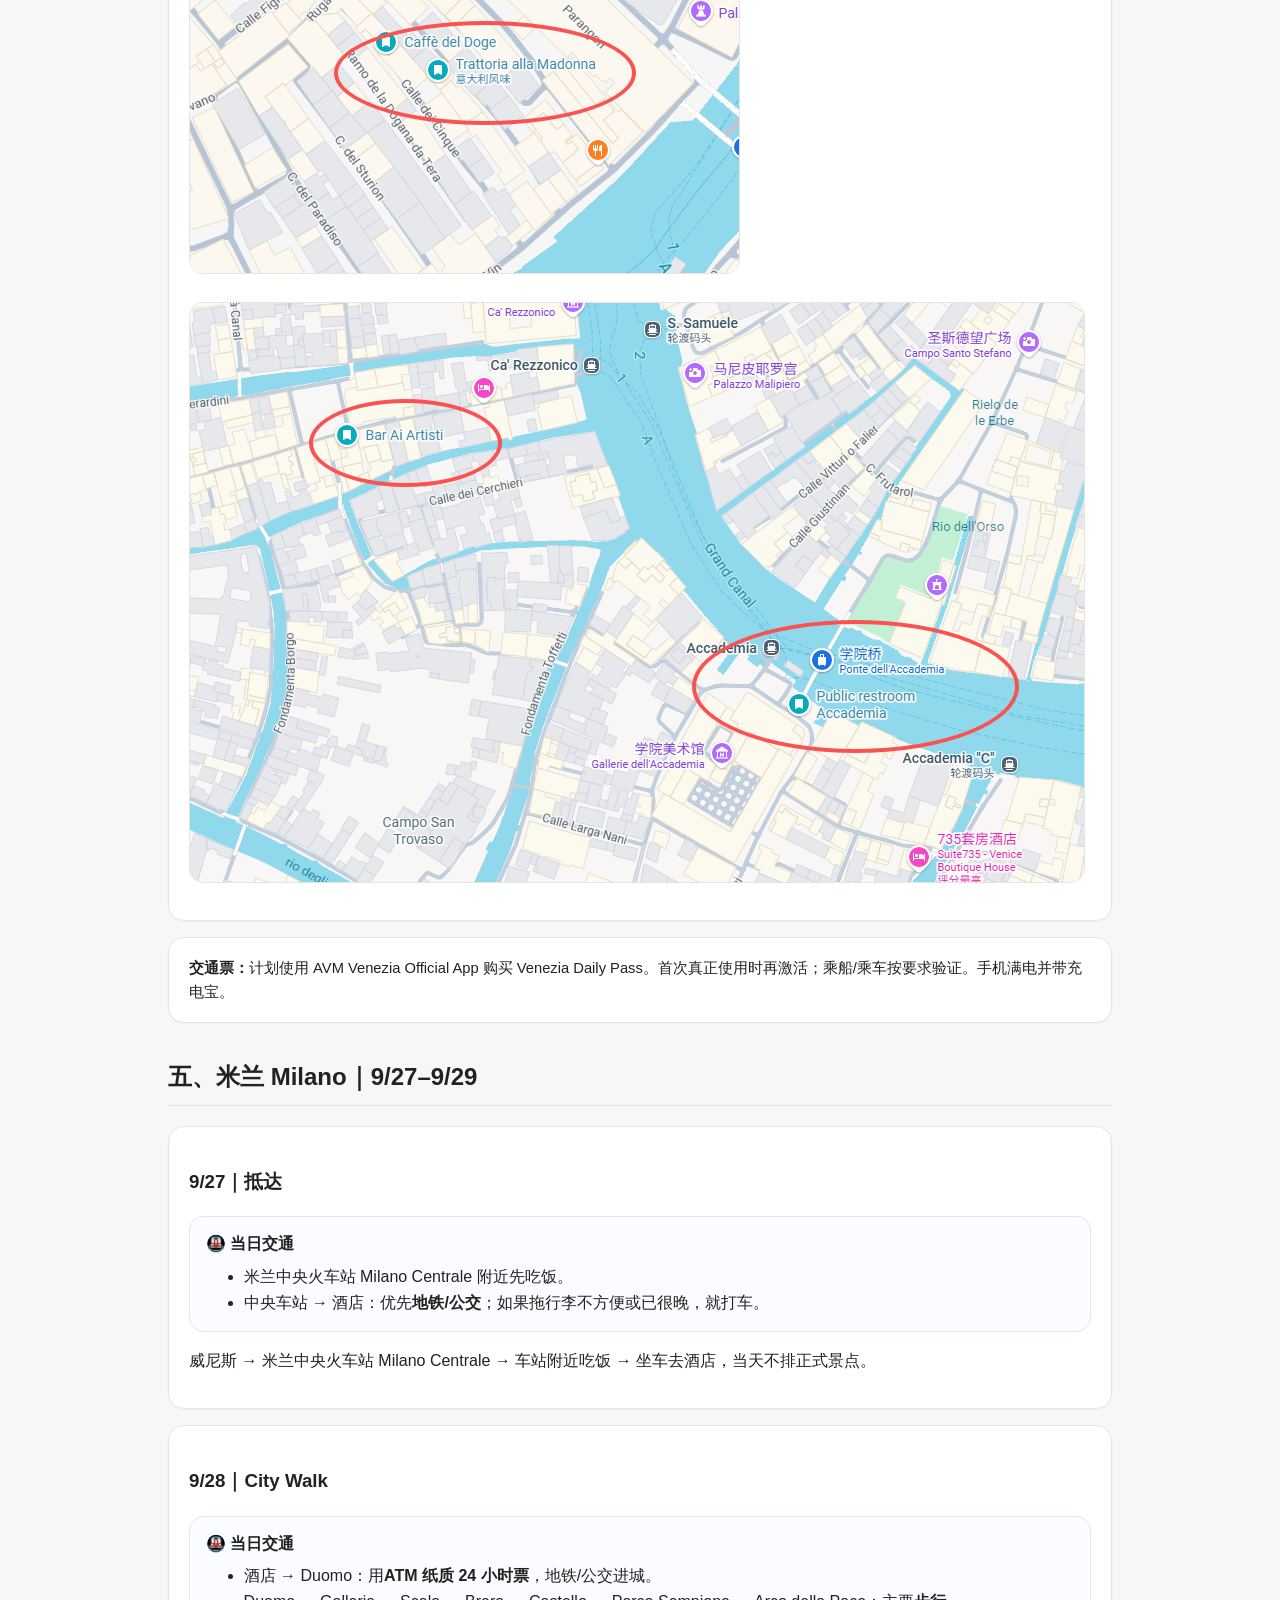
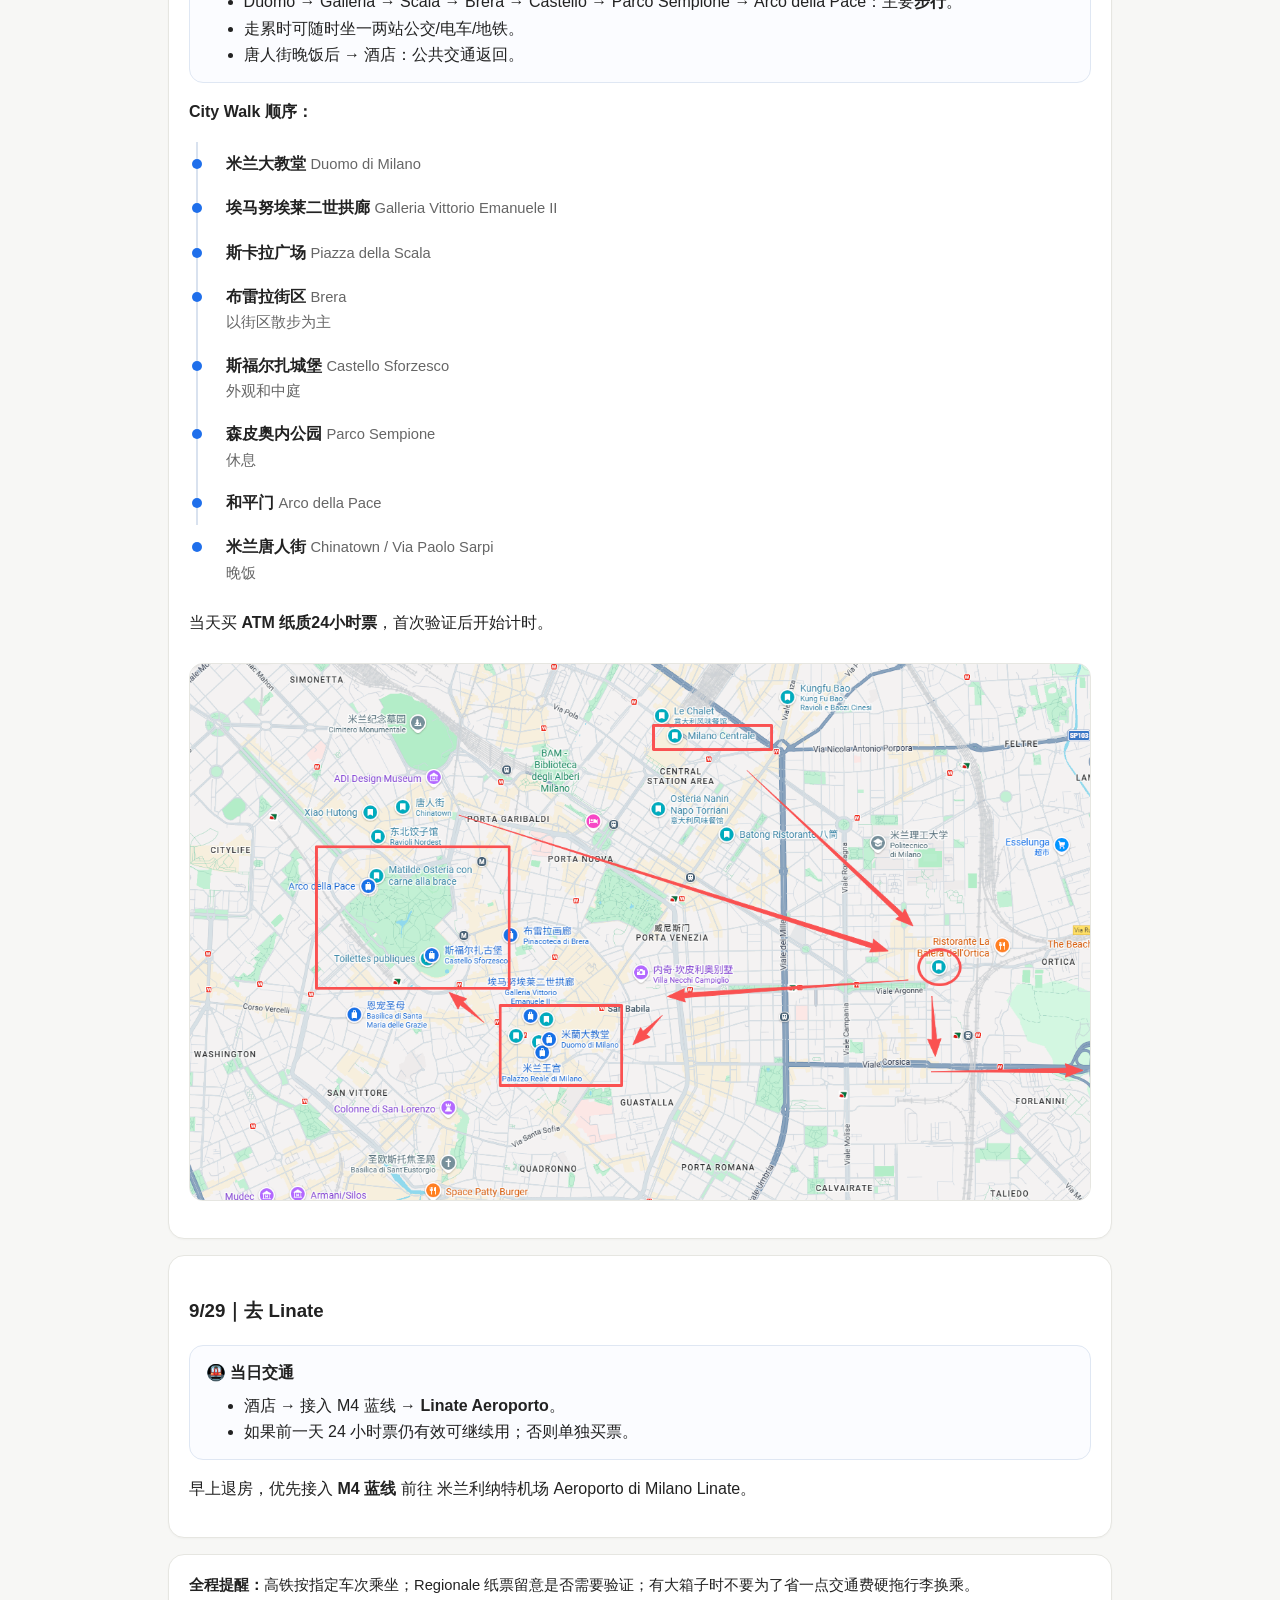
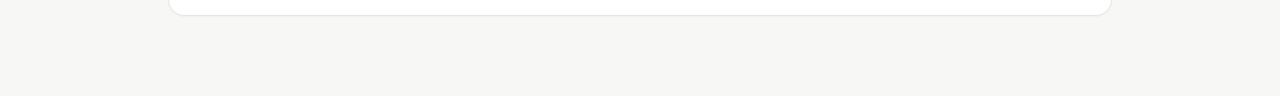
==== commit f998fbf6: "1" ====
--- a/index.html
+++ b/index.html
@@ -36,6 +36,19 @@
     .hero,.card{padding:16px}
     table{font-size:.9rem}
   }
+
+  .transport-card{background:#fbfcff;border:1px solid #dfe7f3;border-radius:14px;padding:14px 16px;margin:14px 0}
+  .transport-card strong{display:block;margin-bottom:6px}
+  .transport-card ul{margin:6px 0 0 1.1rem}
+
+
+  .route-list{list-style:none;padding-left:0;margin:10px 0}
+  .route-list li{position:relative;padding:9px 10px 9px 28px;border-left:2px solid #d9e2ef;margin-left:7px}
+  .route-list li:before{content:"";position:absolute;left:-6px;top:17px;width:10px;height:10px;border-radius:50%;background:#1f6feb}
+  .route-list li:last-child{border-left-color:transparent}
+  .place-cn{font-weight:700}
+  .place-orig{color:#666;font-size:.92em}
+
 </style>
 </head>
 <body>
@@ -73,22 +86,64 @@
     <h2>一、罗马 Roma｜9/19–9/22</h2>
     <div class="card">
       <h3>9/19｜抵达</h3>
+
+    <div class="transport-card">
+      <strong>🚕 当日交通</strong>
+      <ul>
+        <li>机场/车站 → Roman Holiday Suites：<b>优先打车</b>，晚上到达且有大箱子，省力为主。</li>
+        <li>当晚不安排公共交通。</li>
+      </ul>
+    </div>
       <p><span class="time">20:00左右</span> 抵达罗马 → Roman Holiday Suites 入住 → 简单吃饭、休息。</p>
       <img src="italy_trip_plan_assets/rome_1.png" alt="罗马住宿与路线">
     </div>
     <div class="card">
       <h3>9/20｜斗兽场 + 市区</h3>
-      <p><strong>11:15 斗兽场预约</strong>。结束后午饭，下午按体力顺路走：威尼斯广场 → Campo de' Fiori → Piazza Navona → Pantheon → Trevi。</p>
+
+    <div class="transport-card">
+      <strong>🚇 当日交通</strong>
+      <ul>
+        <li>酒店 → 斗兽场：优先<b>地铁/公交</b>，看当天导航最顺路线。</li>
+        <li>斗兽场 → 市区景点：以<b>步行</b>为主，景点集中。</li>
+        <li>晚饭后 → 原酒店取行李 → 路演酒店：<b>打车</b>，不要拖大箱子换乘。</li>
+      </ul>
+    </div>
+      <p><strong>11:15 罗马斗兽场 Colosseo / Colosseum 预约</strong>。结束后午饭，下午按下面顺序慢慢走：</p><ol class='route-list'>
+<li><span class='place-cn'>罗马斗兽场</span> <span class='place-orig'>Colosseo / Colosseum</span><div class='muted small'>已预约 11:15</div></li>
+<li><span class='place-cn'>威尼斯广场</span> <span class='place-orig'>Piazza Venezia</span><div class='muted small'>顺路看</div></li>
+<li><span class='place-cn'>鲜花广场</span> <span class='place-orig'>Campo de' Fiori</span><div class='muted small'>下午 City Walk</div></li>
+<li><span class='place-cn'>纳沃纳广场</span> <span class='place-orig'>Piazza Navona</span><div class='muted small'>顺路可加</div></li>
+<li><span class='place-cn'>万神殿</span> <span class='place-orig'>Pantheon</span><div class='muted small'>外观/广场为主</div></li>
+<li><span class='place-cn'>特雷维喷泉</span> <span class='place-orig'>Fontana di Trevi</span><div class='muted small'>傍晚拍照</div></li>
+</ol>
       <p>晚上吃饭后回原酒店取行李，再打车去路演酒店。</p>
     </div>
     <div class="card">
       <h3>9/21｜路演日</h3>
+
+    <div class="transport-card">
+      <strong>🚕 当日交通</strong>
+      <ul>
+        <li>上午不出门。</li>
+        <li>酒店 → 路演地点：地点确认后，优先<b>打车</b>；如果正好在地铁沿线再考虑地铁。</li>
+        <li>路演结束后若去市区闲逛：短距离步行，远一点就刷卡坐公交/地铁。</li>
+      </ul>
+    </div>
       <p>上午休息和准备。下午路演；约15:00–16:00结束后，有精神再随便去市区走走，不设必须景点。</p>
     </div>
     <div class="card">
       <h3>9/22｜梵蒂冈 → 佛罗伦萨</h3>
+
+    <div class="transport-card">
+      <strong>🚕 当日交通</strong>
+      <ul>
+        <li>酒店退房 → 梵蒂冈寄存点：有行李，建议<b>打车</b>。</li>
+        <li>梵蒂冈区域：主要<b>步行</b>。</li>
+        <li>梵蒂冈取行李 → 罗马特米尼火车站 Roma Termini：建议<b>打车</b>，避免带箱子换乘。</li>
+      </ul>
+    </div>
       <p>退房 → 梵蒂冈附近寄存行李 → <strong>12:00 梵蒂冈博物馆</strong> → 西斯廷礼拜堂，整体约2–2.5小时。</p>
-      <p>取行李后去 Roma Termini，建议订 <strong>17:00以后</strong> 的高铁去佛罗伦萨。</p>
+      <p>取行李后去 罗马特米尼火车站 Roma Termini，建议订 <strong>17:00以后</strong> 的高铁去佛罗伦萨。</p>
       <img src="italy_trip_plan_assets/rome_2.png" alt="梵蒂冈与市区位置">
     </div>
     <div class="card small">
@@ -100,11 +155,38 @@
     <h2>二、佛罗伦萨 Firenze｜9/22–9/25</h2>
     <div class="card">
       <h3>9/22｜傍晚抵达</h3>
-      <p>到 Firenze Santa Maria Novella → 酒店放行李 → 附近中餐/晚饭 → 休息。</p>
+
+    <div class="transport-card">
+      <strong>🚶 当日交通</strong>
+      <ul>
+        <li>Firenze SMN → 酒店：距离近就<b>步行</b>，如果拖箱子不想走就短程打车。</li>
+        <li>酒店附近吃饭：<b>步行</b>。</li>
+      </ul>
+    </div>
+      <p>到 佛罗伦萨新圣母玛利亚火车站 Firenze Santa Maria Novella → 酒店放行李 → 附近中餐/晚饭 → 休息。</p>
     </div>
     <div class="card">
       <h3>9/23｜City Walk</h3>
-      <p>推荐路线：Duomo → Piazza della Repubblica → 野猪喷泉 → Orsanmichele 外观 → Piazza della Signoria → 乌菲兹外观 → Ponte Vecchio → 阿诺河 → Piazzale Michelangelo。</p>
+
+    <div class="transport-card">
+      <strong>🚶 当日交通</strong>
+      <ul>
+        <li>白天老城：几乎全部<b>步行</b>。</li>
+        <li>米开朗基罗广场上山：步行；如果临时觉得累，也可改公交。</li>
+        <li>广场 → 市中心/酒店：优先坐<b>23 路公交</b>，上车 contactless 刷卡。</li>
+      </ul>
+    </div>
+      <p><strong>推荐步行顺序：</strong></p><ol class='route-list'>
+<li><span class='place-cn'>圣母百花大教堂</span> <span class='place-orig'>Cattedrale di Santa Maria del Fiore / Duomo di Firenze</span></li>
+<li><span class='place-cn'>共和国广场</span> <span class='place-orig'>Piazza della Repubblica</span></li>
+<li><span class='place-cn'>野猪喷泉</span> <span class='place-orig'>Fontana del Porcellino / Mercato del Porcellino</span></li>
+<li><span class='place-cn'>奥尔桑米凯莱教堂</span> <span class='place-orig'>Chiesa di Orsanmichele</span><div class='muted small'>外观顺路看</div></li>
+<li><span class='place-cn'>领主广场</span> <span class='place-orig'>Piazza della Signoria</span></li>
+<li><span class='place-cn'>乌菲兹美术馆</span> <span class='place-orig'>Galleria degli Uffizi</span><div class='muted small'>只看外观，不进馆</div></li>
+<li><span class='place-cn'>老桥</span> <span class='place-orig'>Ponte Vecchio</span></li>
+<li><span class='place-cn'>阿诺河</span> <span class='place-orig'>Fiume Arno</span><div class='muted small'>沿河慢走</div></li>
+<li><span class='place-cn'>米开朗基罗广场</span> <span class='place-orig'>Piazzale Michelangelo</span><div class='muted small'>傍晚看全景</div></li>
+</ol>
       <p>米开朗基罗广场回程可坐 <strong>23路公交</strong>，上车 contactless 刷卡即可。</p>
       <img src="italy_trip_plan_assets/florence.png" alt="佛罗伦萨路线">
       <img src="italy_trip_plan_assets/florence_bus.png" alt="23路公交示意">
@@ -113,9 +195,25 @@
 
   <section id="pisa">
     <h2>三、比萨 Pisa｜9/24</h2>
-    <div class="card">
-      <p><span class="time">12:30以后</span> Firenze SMN → Pisa Centrale，预计14:00左右到。</p>
-      <p>公交去奇迹广场 → 拍照 → <strong>计划15:30登斜塔</strong> → 广场继续逛 → 17:00–17:30左右回车站 → 18:00以后回佛罗伦萨。</p>
+
+    <div class="transport-card">
+      <strong>🚌 当日交通</strong>
+      <ul>
+        <li>Pisa Centrale → 奇迹广场：优先<b>公交</b>，节省体力。</li>
+        <li>奇迹广场内部：<b>步行</b>。</li>
+        <li>奇迹广场 → Pisa Centrale：有体力就步行；累了就继续坐公交。</li>
+      </ul>
+    </div>
+    <div class="card">
+      <p><span class="time">12:30以后</span> 从 <strong>佛罗伦萨新圣母玛利亚火车站 Firenze Santa Maria Novella (SMN)</strong> 出发，预计14:00左右到达 <strong>比萨中央火车站 Pisa Centrale</strong>。</p><p><strong>到达后的顺序：</strong></p><ol class='route-list'>
+<li><span class='place-cn'>比萨中央火车站</span> <span class='place-orig'>Pisa Centrale</span></li>
+<li><span class='place-cn'>奇迹广场</span> <span class='place-orig'>Piazza dei Miracoli / Piazza del Duomo</span></li>
+<li><span class='place-cn'>比萨斜塔</span> <span class='place-orig'>Torre di Pisa</span><div class='muted small'>计划预约 15:30 登塔</div></li>
+<li><span class='place-cn'>比萨大教堂</span> <span class='place-orig'>Cattedrale di Pisa</span><div class='muted small'>外观为主</div></li>
+<li><span class='place-cn'>圣若望洗礼堂</span> <span class='place-orig'>Battistero di San Giovanni</span><div class='muted small'>外观为主</div></li>
+<li><span class='place-cn'>比萨中央火车站</span> <span class='place-orig'>Pisa Centrale</span><div class='muted small'>回程</div></li>
+</ol>
+      <p>去程优先坐公交到奇迹广场；参观结束后，看体力选择步行或公交回比萨中央火车站。</p>
       <p>奇迹广场外部免费；主要付费项目是登塔和其他建筑内部。塔票需预约具体时间。</p>
       <img src="italy_trip_plan_assets/pisa.png" alt="比萨路线">
     </div>
@@ -125,12 +223,45 @@
     <h2>四、威尼斯 Venezia｜9/25–9/27</h2>
     <div class="card">
       <h3>9/25｜到 Mestre</h3>
+
+    <div class="transport-card">
+      <strong>🚶 当日交通</strong>
+      <ul>
+        <li>Mestre 火车站 → 酒店：约 5 分钟，<b>步行</b>最方便。</li>
+        <li>酒店附近晚饭：<b>步行</b>。</li>
+      </ul>
+    </div>
       <p>佛罗伦萨 → Venezia Mestre，酒店在火车站附近，放行李后附近吃饭休息。</p>
       <img src="italy_trip_plan_assets/venice_mestre.png" alt="Mestre住宿位置">
     </div>
     <div class="card">
       <h3>9/26｜主岛一日</h3>
-      <p><strong>11:30左右</strong> 出门。路线：Santa Lucia → San Polo → Caffè del Doge → Rialto → San Marco → 叹息桥 → Dorsoduro → Bar Ai Artisti → Accademia。</p>
+
+    <div class="transport-card">
+      <strong>🚆🚤 当日交通</strong>
+      <ul>
+        <li>Mestre 酒店 → Venezia Mestre：步行。</li>
+        <li>Mestre → Santa Lucia：用当天通票覆盖的<b>区域火车</b>。</li>
+        <li>主岛白天：以<b>步行</b>为主。</li>
+        <li>Accademia → Ferrovia：坐<b>Vaporetto 1 号线</b>，把这段当作大运河观光。</li>
+        <li>Santa Lucia → Mestre：区域火车返回。</li>
+      </ul>
+    </div>
+      <p><strong>11:30左右</strong> 出门。主岛按下面顺序走：</p><ol class='route-list'>
+<li><span class='place-cn'>威尼斯圣露西亚火车站</span> <span class='place-orig'>Venezia Santa Lucia</span></li>
+<li><span class='place-cn'>圣保罗区</span> <span class='place-orig'>San Polo</span></li>
+<li><span class='place-cn'>道奇咖啡馆</span> <span class='place-orig'>Caffè del Doge</span><div class='muted small'>第一休息点</div></li>
+<li><span class='place-cn'>里亚托桥</span> <span class='place-orig'>Ponte di Rialto</span></li>
+<li><span class='place-cn'>圣马可广场</span> <span class='place-orig'>Piazza San Marco</span></li>
+<li><span class='place-cn'>圣马可大教堂</span> <span class='place-orig'>Basilica di San Marco</span><div class='muted small'>外观为主</div></li>
+<li><span class='place-cn'>总督宫</span> <span class='place-orig'>Palazzo Ducale</span><div class='muted small'>外观为主</div></li>
+<li><span class='place-cn'>叹息桥</span> <span class='place-orig'>Ponte dei Sospiri</span></li>
+<li><span class='place-cn'>多尔索杜罗区</span> <span class='place-orig'>Dorsoduro</span><div class='muted small'>慢慢散步</div></li>
+<li><span class='place-cn'>艺术家酒吧</span> <span class='place-orig'>Bar Ai Artisti</span><div class='muted small'>第二休息点</div></li>
+<li><span class='place-cn'>学院桥</span> <span class='place-orig'>Ponte dell'Accademia</span></li>
+<li><span class='place-cn'>学院桥码头</span> <span class='place-orig'>Accademia</span><div class='muted small'>坐 Vaporetto 1号线</div></li>
+<li><span class='place-cn'>火车站码头</span> <span class='place-orig'>Ferrovia</span><div class='muted small'>下船后进 Santa Lucia</div></li>
+</ol>
       <p>最后从 Accademia 坐 <strong>Vaporetto 1号线</strong> 回 Ferrovia / Santa Lucia，再返回 Mestre。</p>
       <img src="italy_trip_plan_assets/venice_route.png" alt="威尼斯主岛路线">
       <img src="italy_trip_plan_assets/venice_cafe1.png" alt="Caffè del Doge">
@@ -145,17 +276,52 @@
     <h2>五、米兰 Milano｜9/27–9/29</h2>
     <div class="card">
       <h3>9/27｜抵达</h3>
-      <p>威尼斯 → Milano Centrale → 车站附近吃饭 → 坐车去酒店，当天不排正式景点。</p>
+
+    <div class="transport-card">
+      <strong>🚇 当日交通</strong>
+      <ul>
+        <li>米兰中央火车站 Milano Centrale 附近先吃饭。</li>
+        <li>中央车站 → 酒店：优先<b>地铁/公交</b>；如果拖行李不方便或已很晚，就打车。</li>
+      </ul>
+    </div>
+      <p>威尼斯 → 米兰中央火车站 Milano Centrale → 车站附近吃饭 → 坐车去酒店，当天不排正式景点。</p>
     </div>
     <div class="card">
       <h3>9/28｜City Walk</h3>
-      <p>酒店 → Duomo → Galleria Vittorio Emanuele II → Piazza della Scala → Brera → Castello Sforzesco → Parco Sempione → Arco della Pace → Chinatown / Via Paolo Sarpi 晚饭。</p>
+
+    <div class="transport-card">
+      <strong>🚇 当日交通</strong>
+      <ul>
+        <li>酒店 → Duomo：用<b>ATM 纸质 24 小时票</b>，地铁/公交进城。</li>
+        <li>Duomo → Galleria → Scala → Brera → Castello → Parco Sempione → Arco della Pace：主要<b>步行</b>。</li>
+        <li>走累时可随时坐一两站公交/电车/地铁。</li>
+        <li>唐人街晚饭后 → 酒店：公共交通返回。</li>
+      </ul>
+    </div>
+      <p><strong>City Walk 顺序：</strong></p><ol class='route-list'>
+<li><span class='place-cn'>米兰大教堂</span> <span class='place-orig'>Duomo di Milano</span></li>
+<li><span class='place-cn'>埃马努埃莱二世拱廊</span> <span class='place-orig'>Galleria Vittorio Emanuele II</span></li>
+<li><span class='place-cn'>斯卡拉广场</span> <span class='place-orig'>Piazza della Scala</span></li>
+<li><span class='place-cn'>布雷拉街区</span> <span class='place-orig'>Brera</span><div class='muted small'>以街区散步为主</div></li>
+<li><span class='place-cn'>斯福尔扎城堡</span> <span class='place-orig'>Castello Sforzesco</span><div class='muted small'>外观和中庭</div></li>
+<li><span class='place-cn'>森皮奥内公园</span> <span class='place-orig'>Parco Sempione</span><div class='muted small'>休息</div></li>
+<li><span class='place-cn'>和平门</span> <span class='place-orig'>Arco della Pace</span></li>
+<li><span class='place-cn'>米兰唐人街</span> <span class='place-orig'>Chinatown / Via Paolo Sarpi</span><div class='muted small'>晚饭</div></li>
+</ol>
       <p>当天买 <strong>ATM 纸质24小时票</strong>，首次验证后开始计时。</p>
       <img src="italy_trip_plan_assets/milan.png" alt="米兰路线">
     </div>
     <div class="card">
       <h3>9/29｜去 Linate</h3>
-      <p>早上退房，优先接入 <strong>M4 蓝线</strong> 前往 Linate Airport。</p>
+
+    <div class="transport-card">
+      <strong>🚇 当日交通</strong>
+      <ul>
+        <li>酒店 → 接入 M4 蓝线 → <b>Linate Aeroporto</b>。</li>
+        <li>如果前一天 24 小时票仍有效可继续用；否则单独买票。</li>
+      </ul>
+    </div>
+      <p>早上退房，优先接入 <strong>M4 蓝线</strong> 前往 米兰利纳特机场 Aeroporto di Milano Linate。</p>
     </div>
   </section>
 
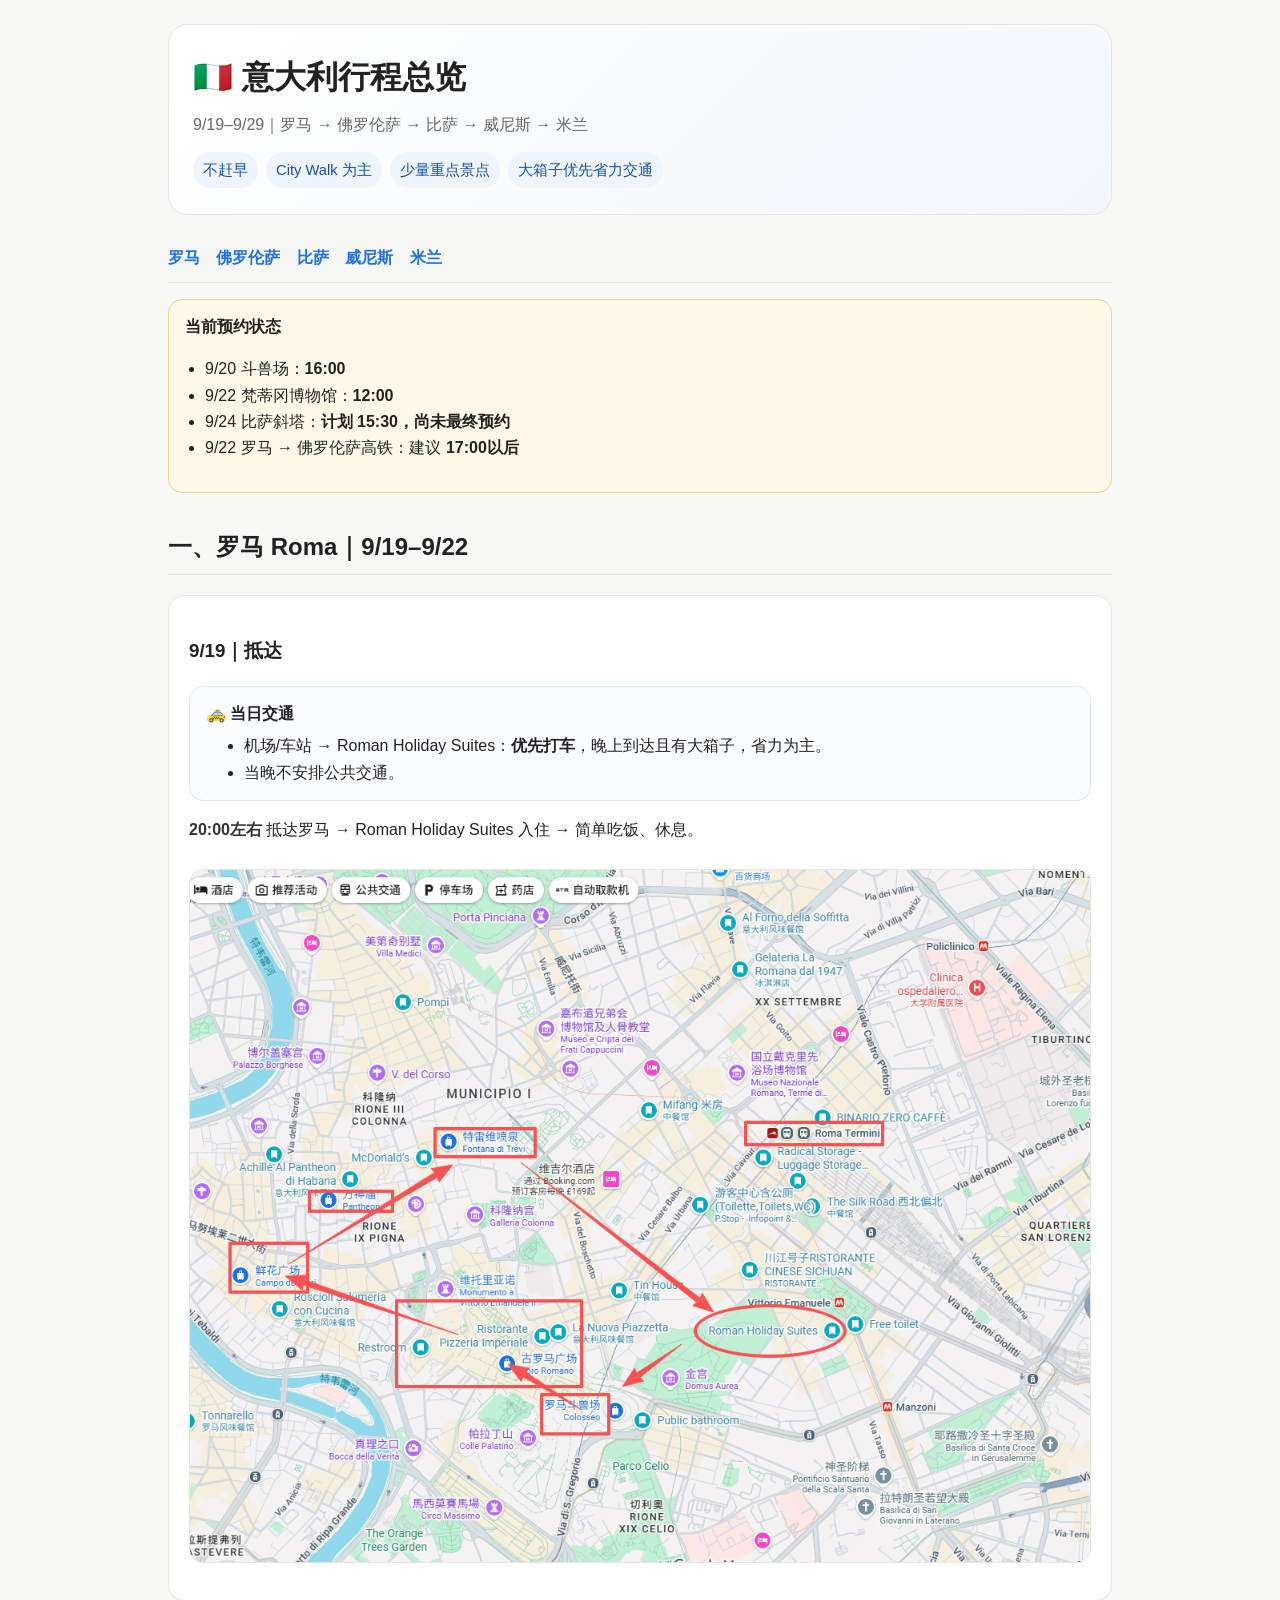
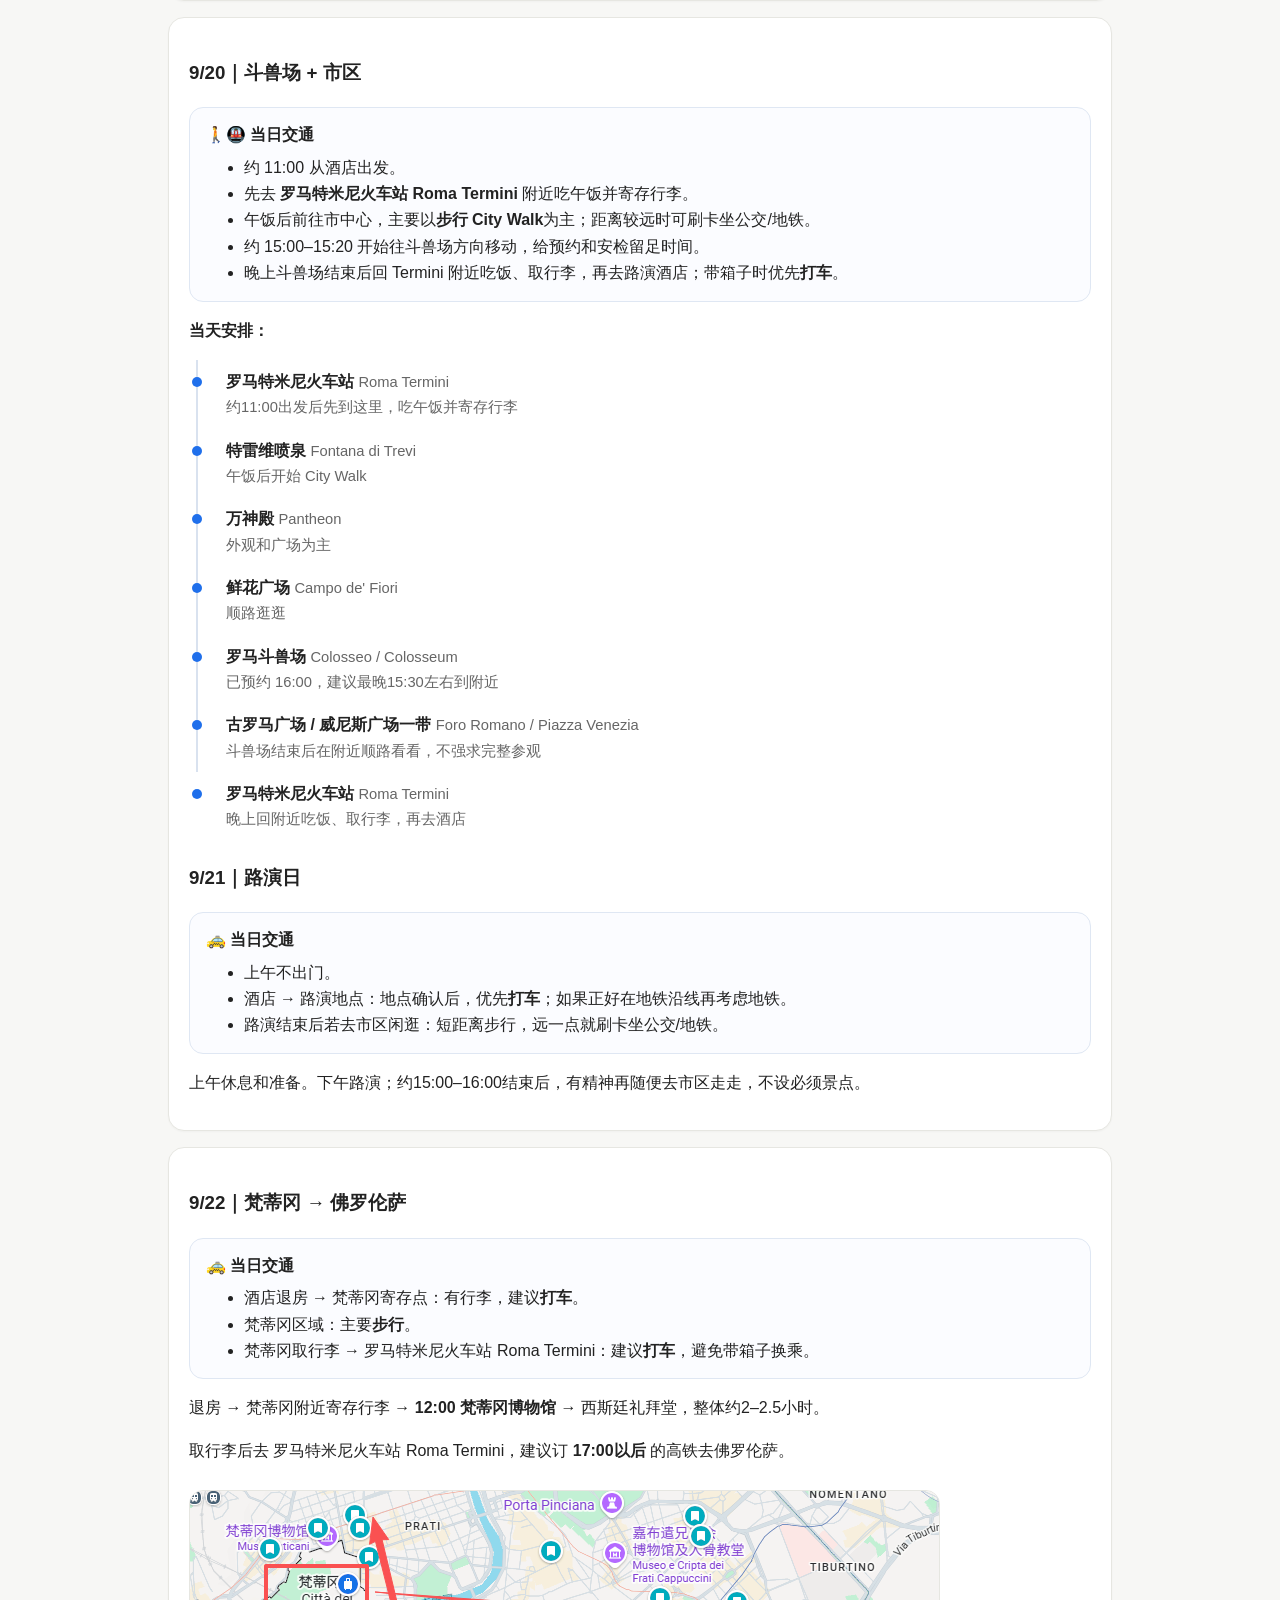
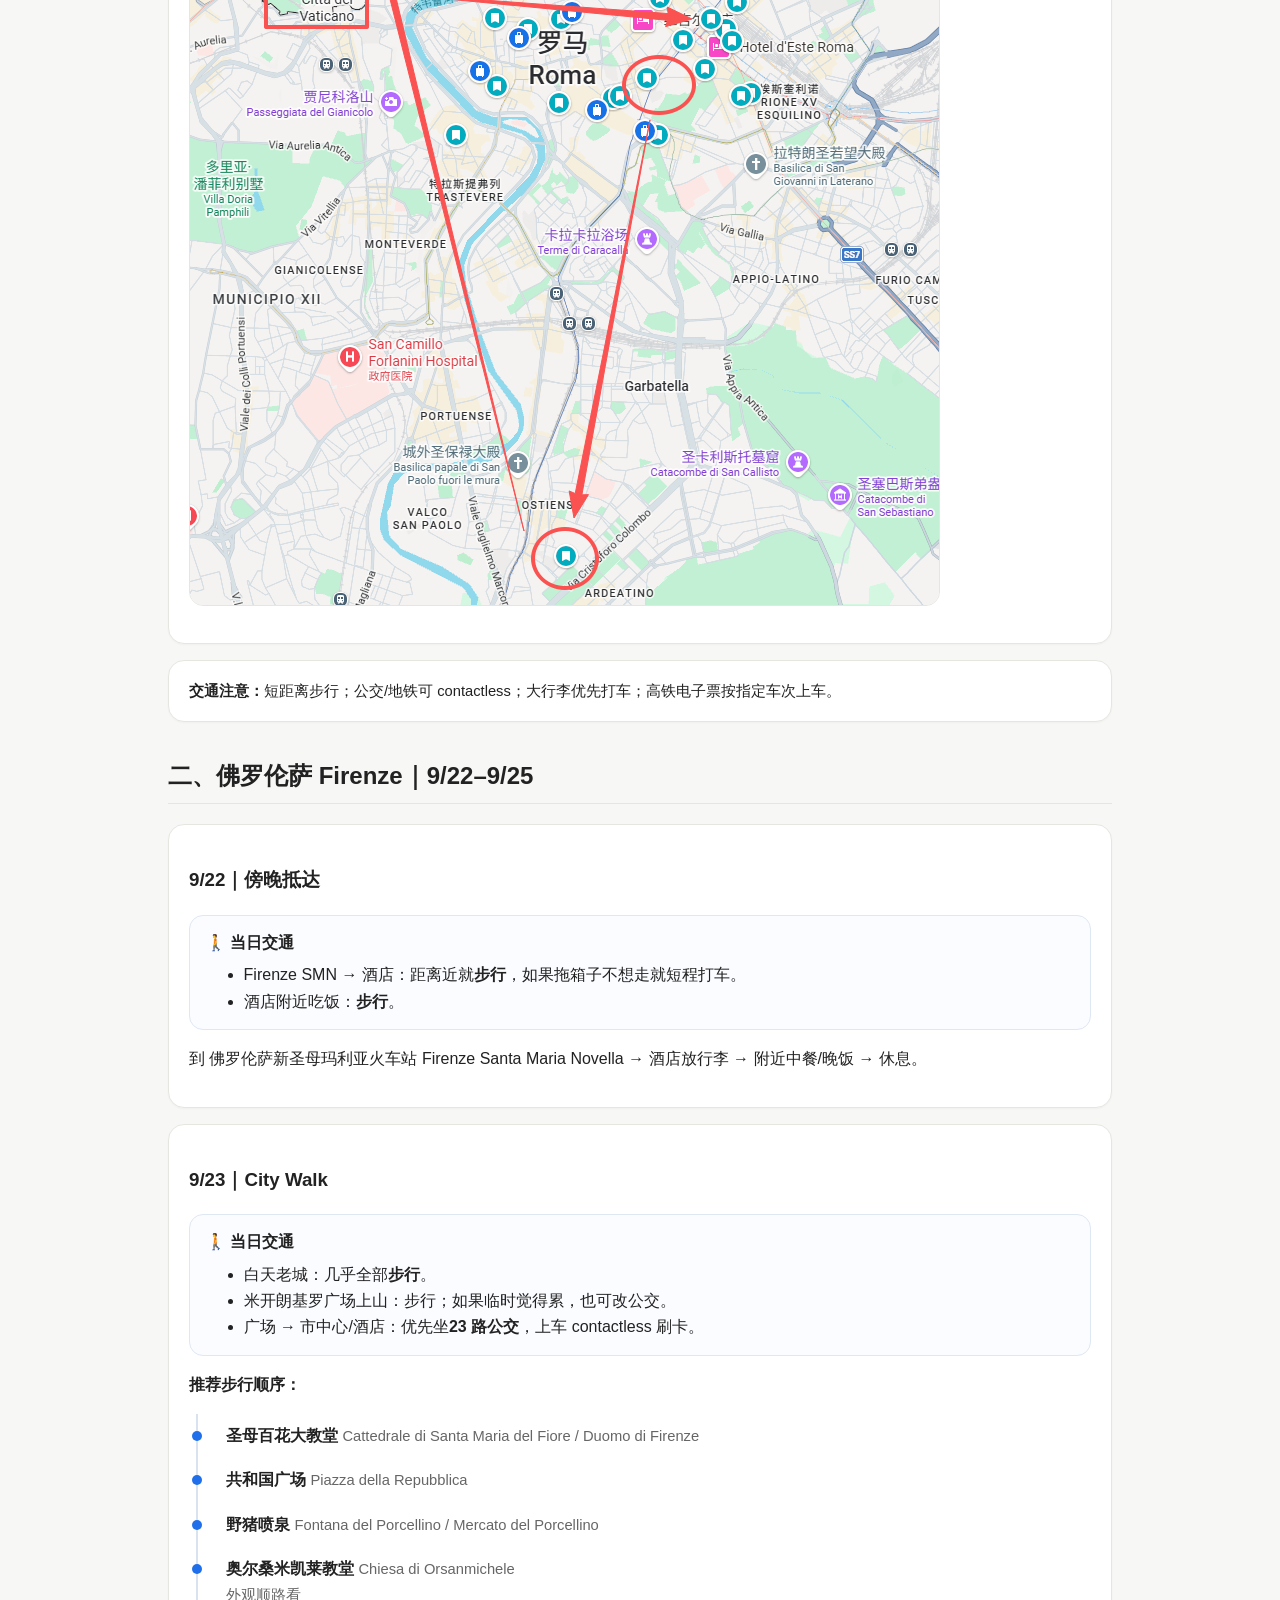
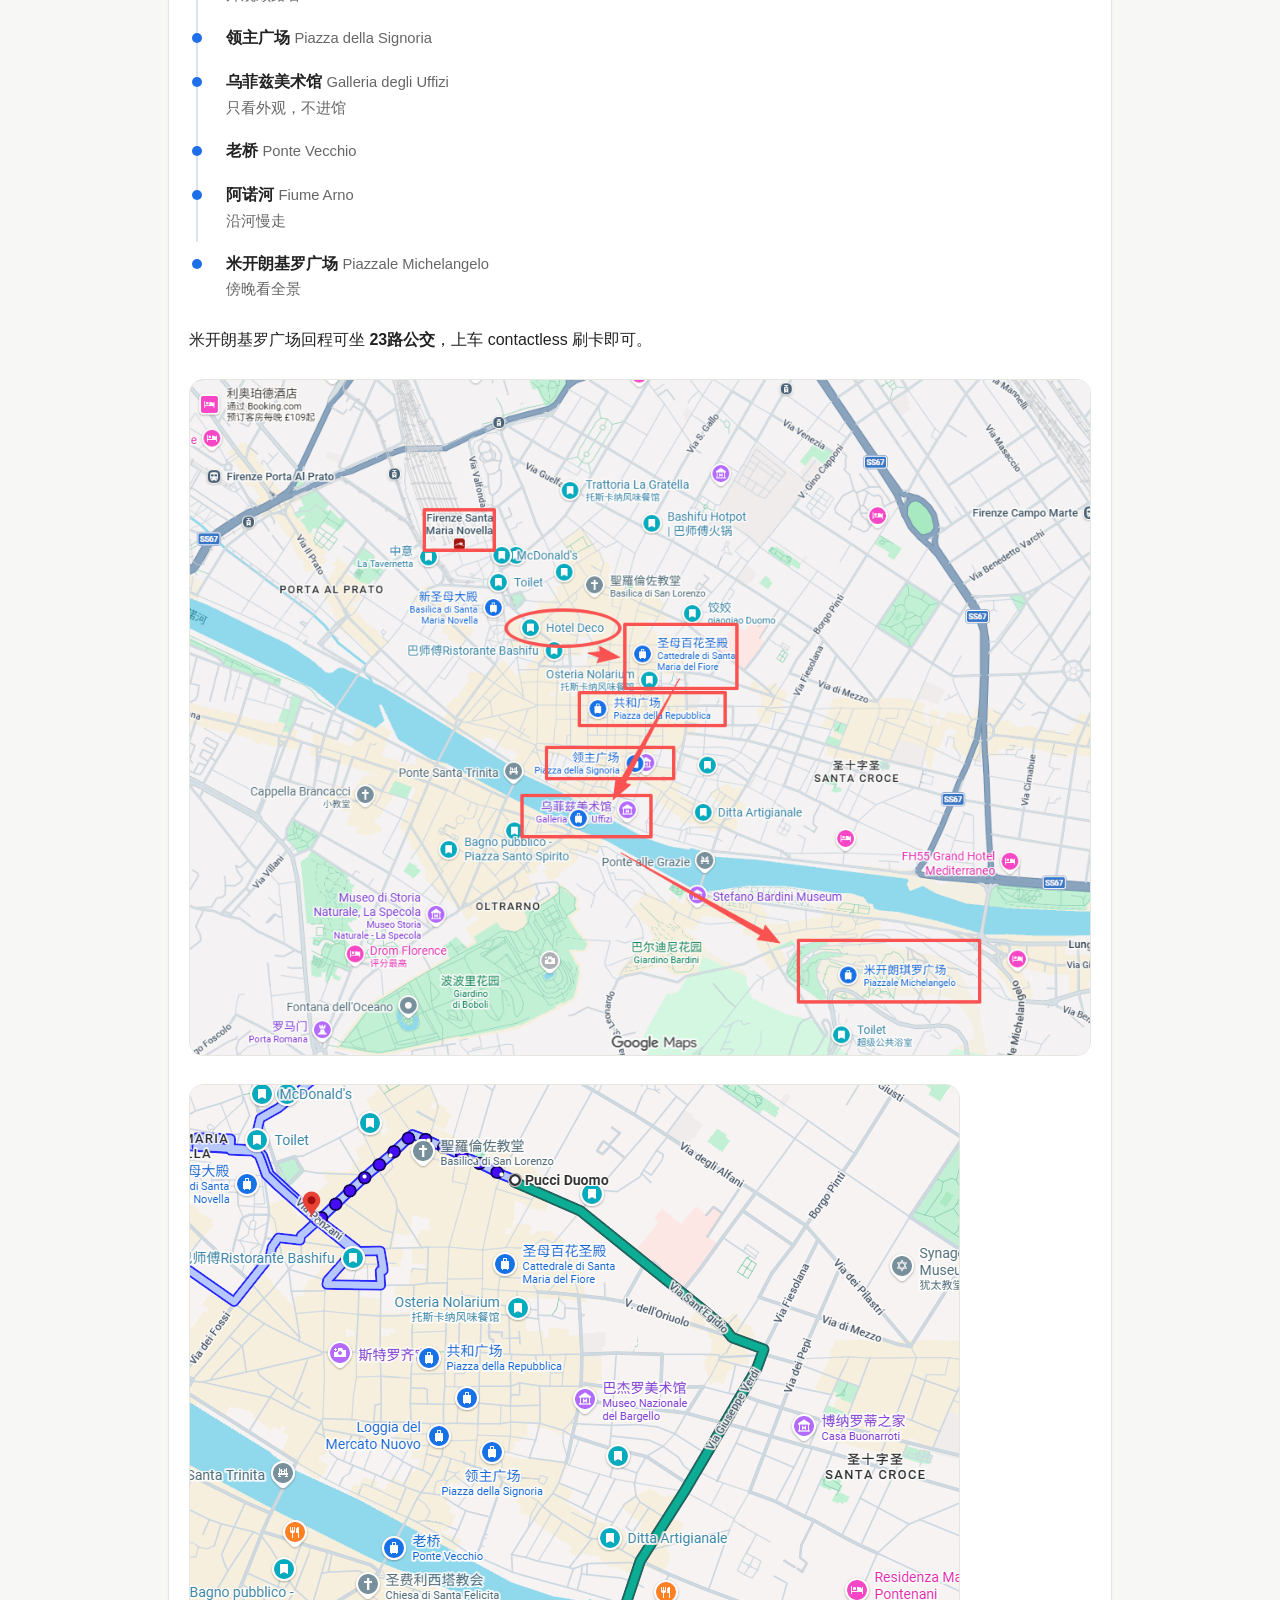
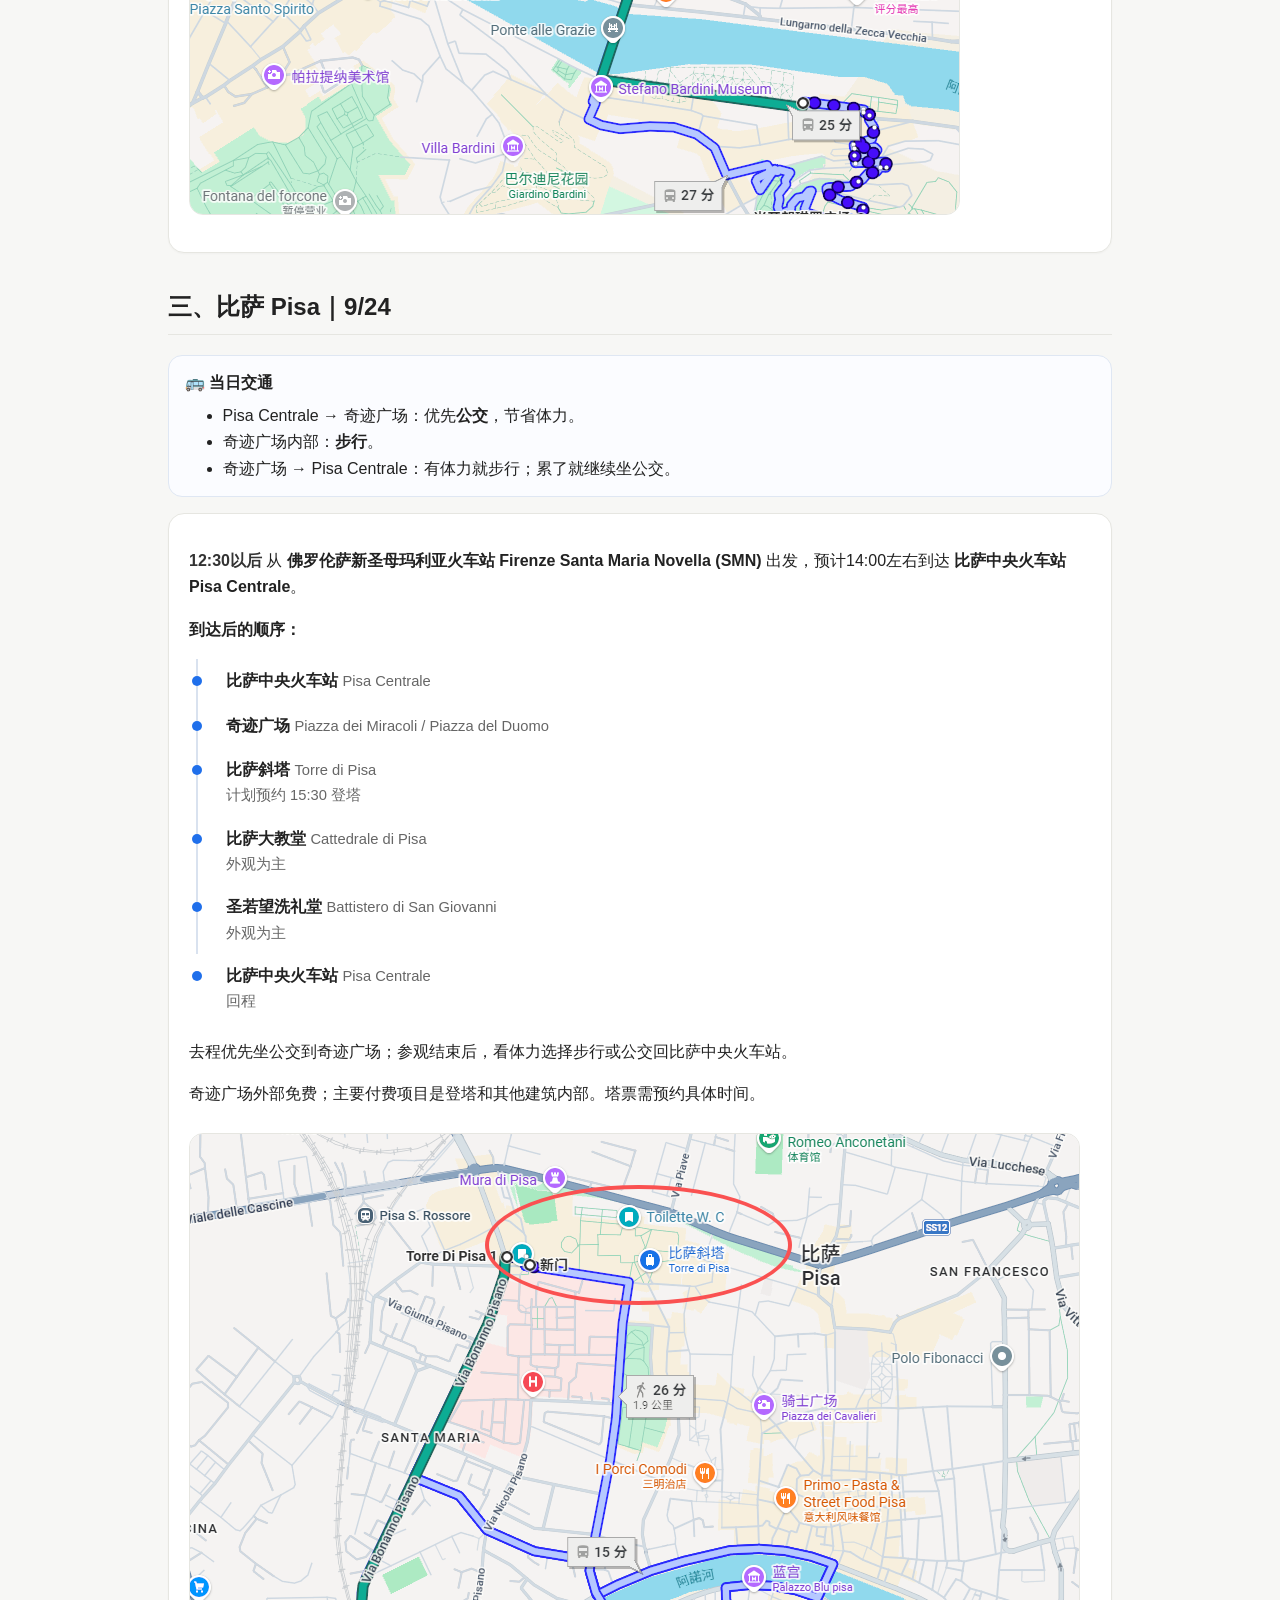
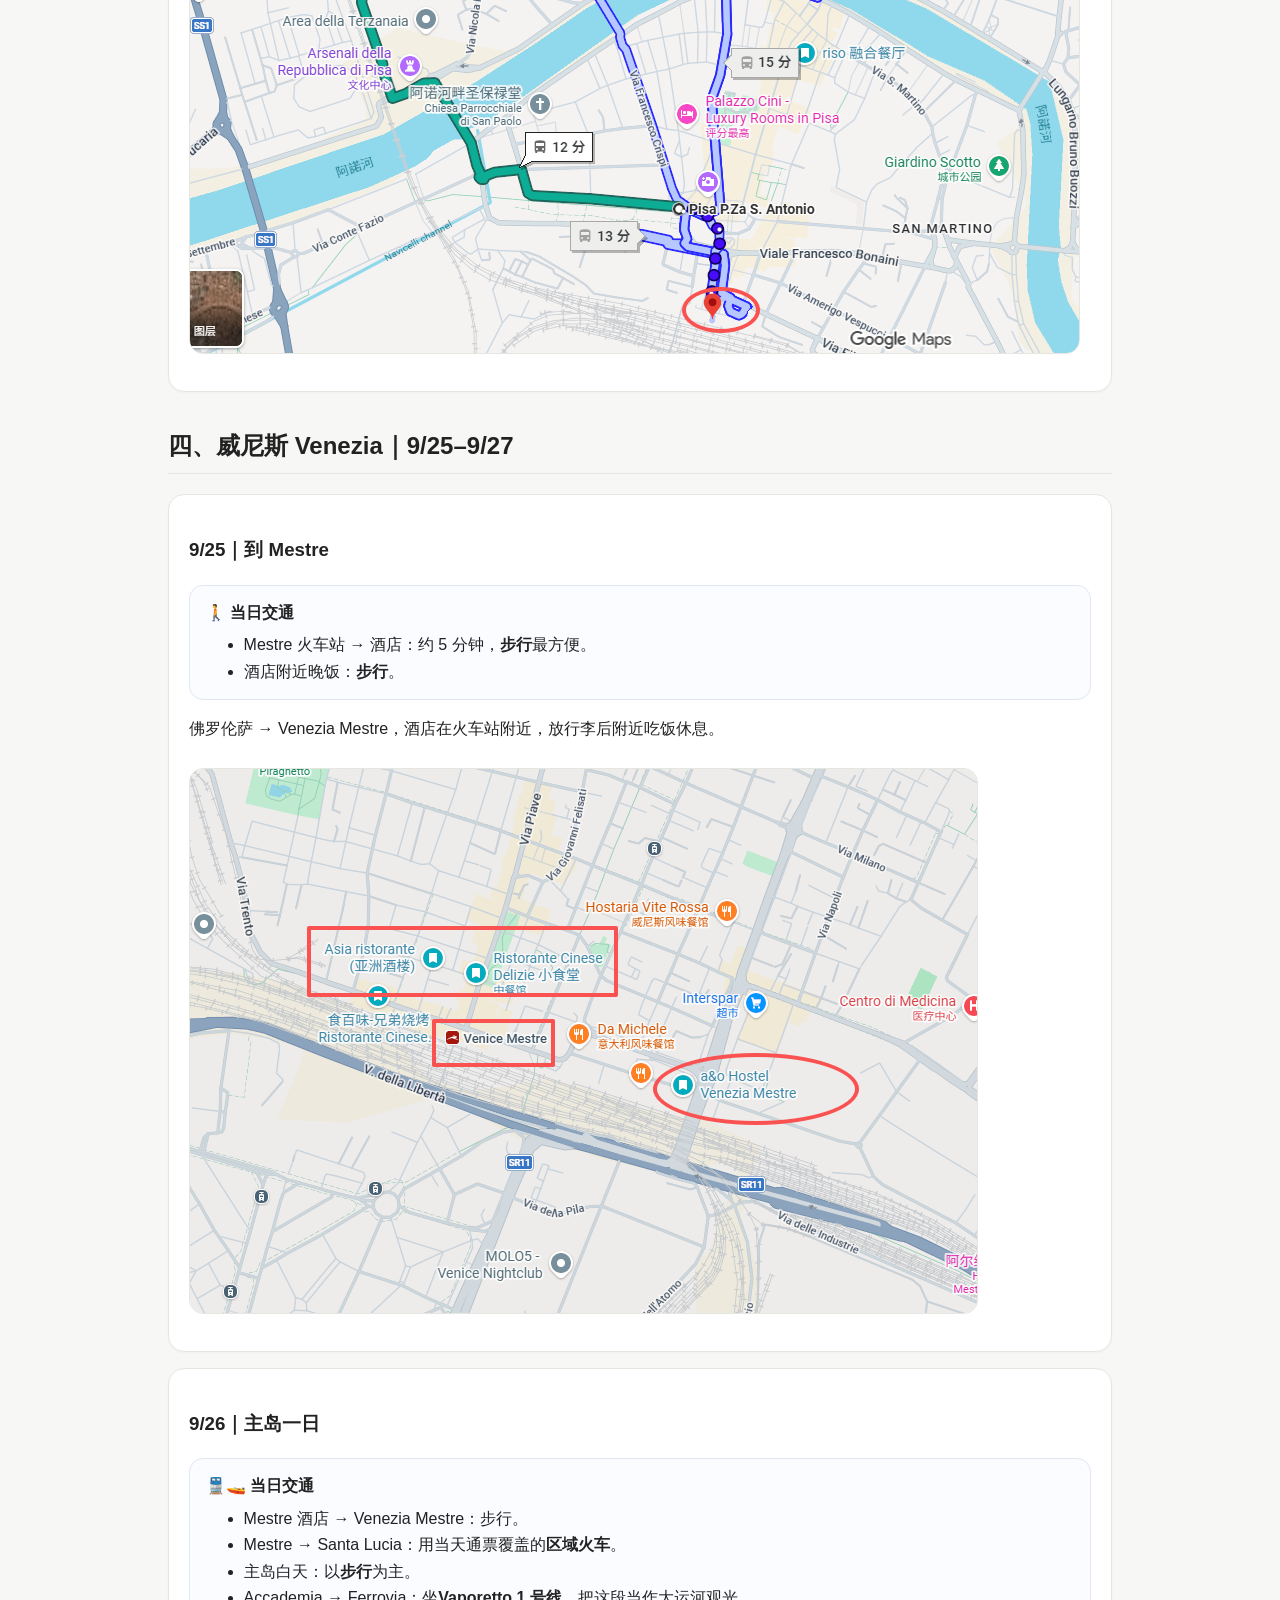
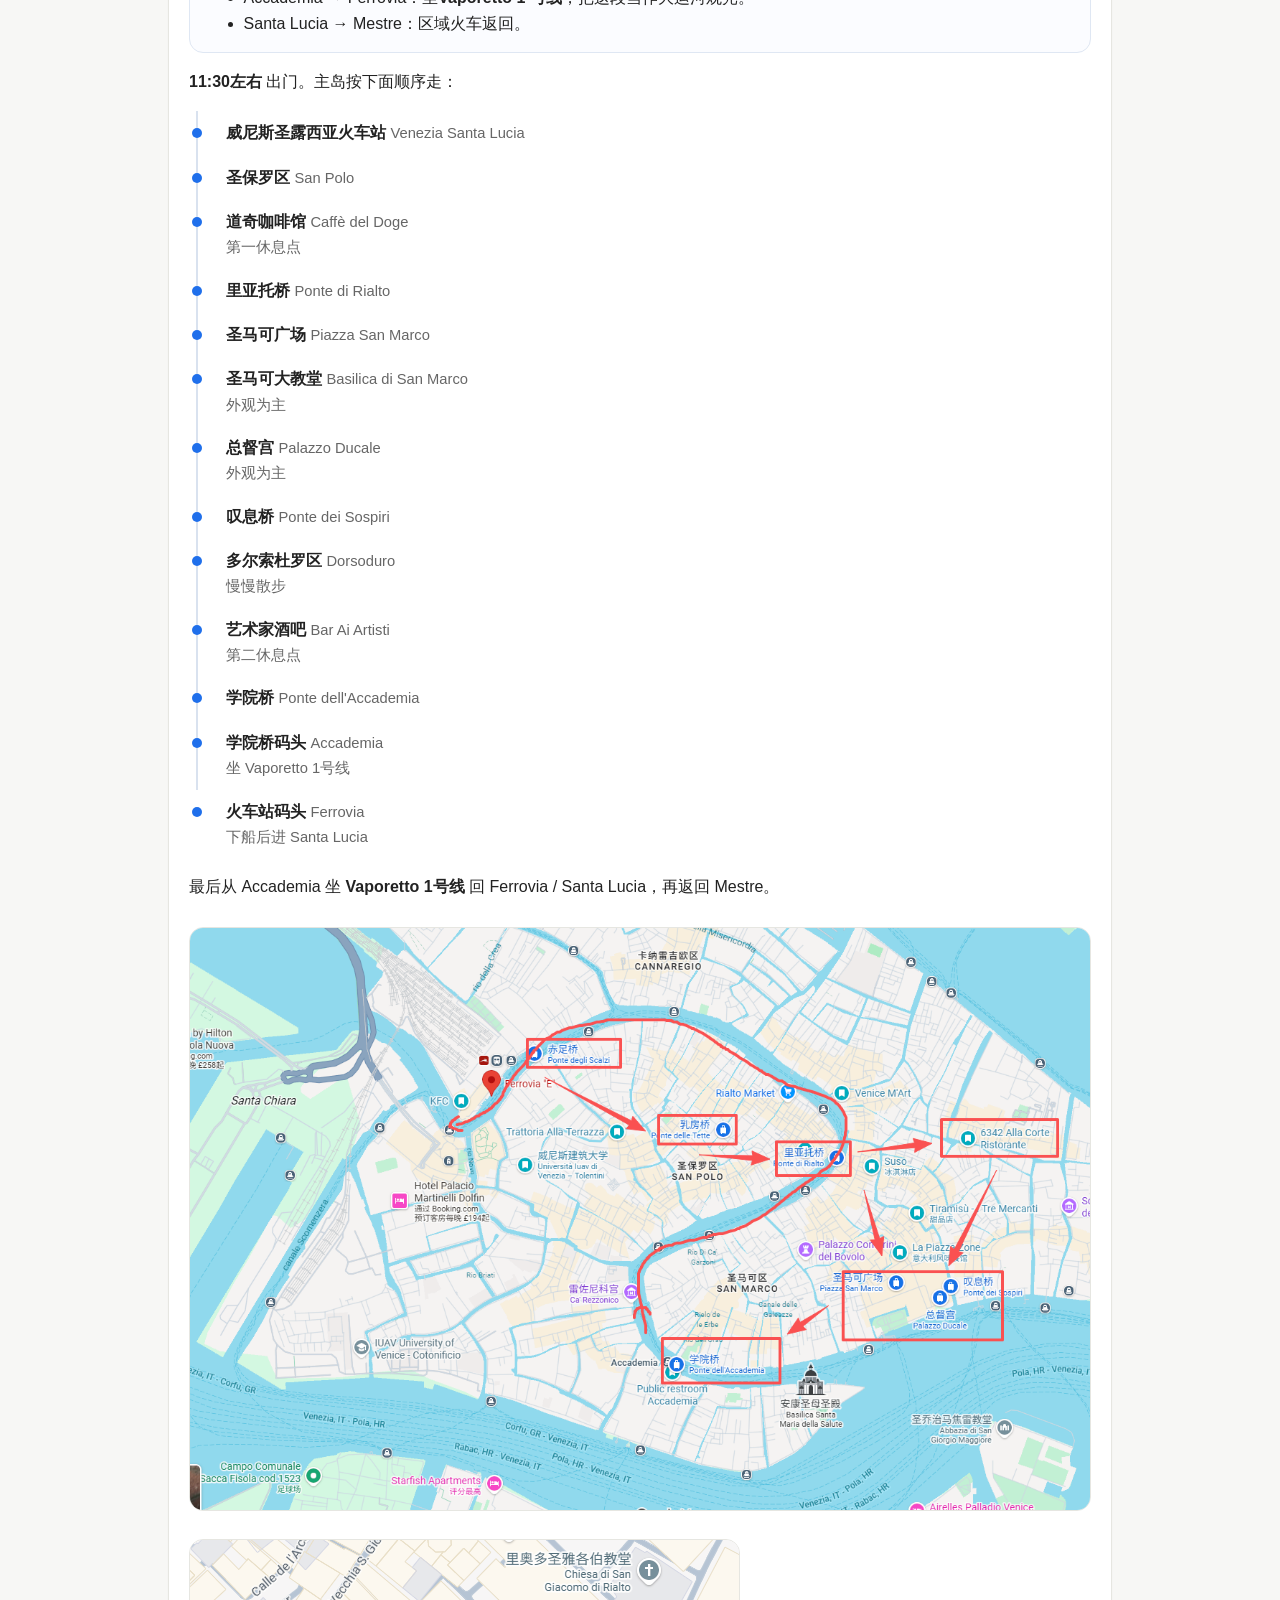
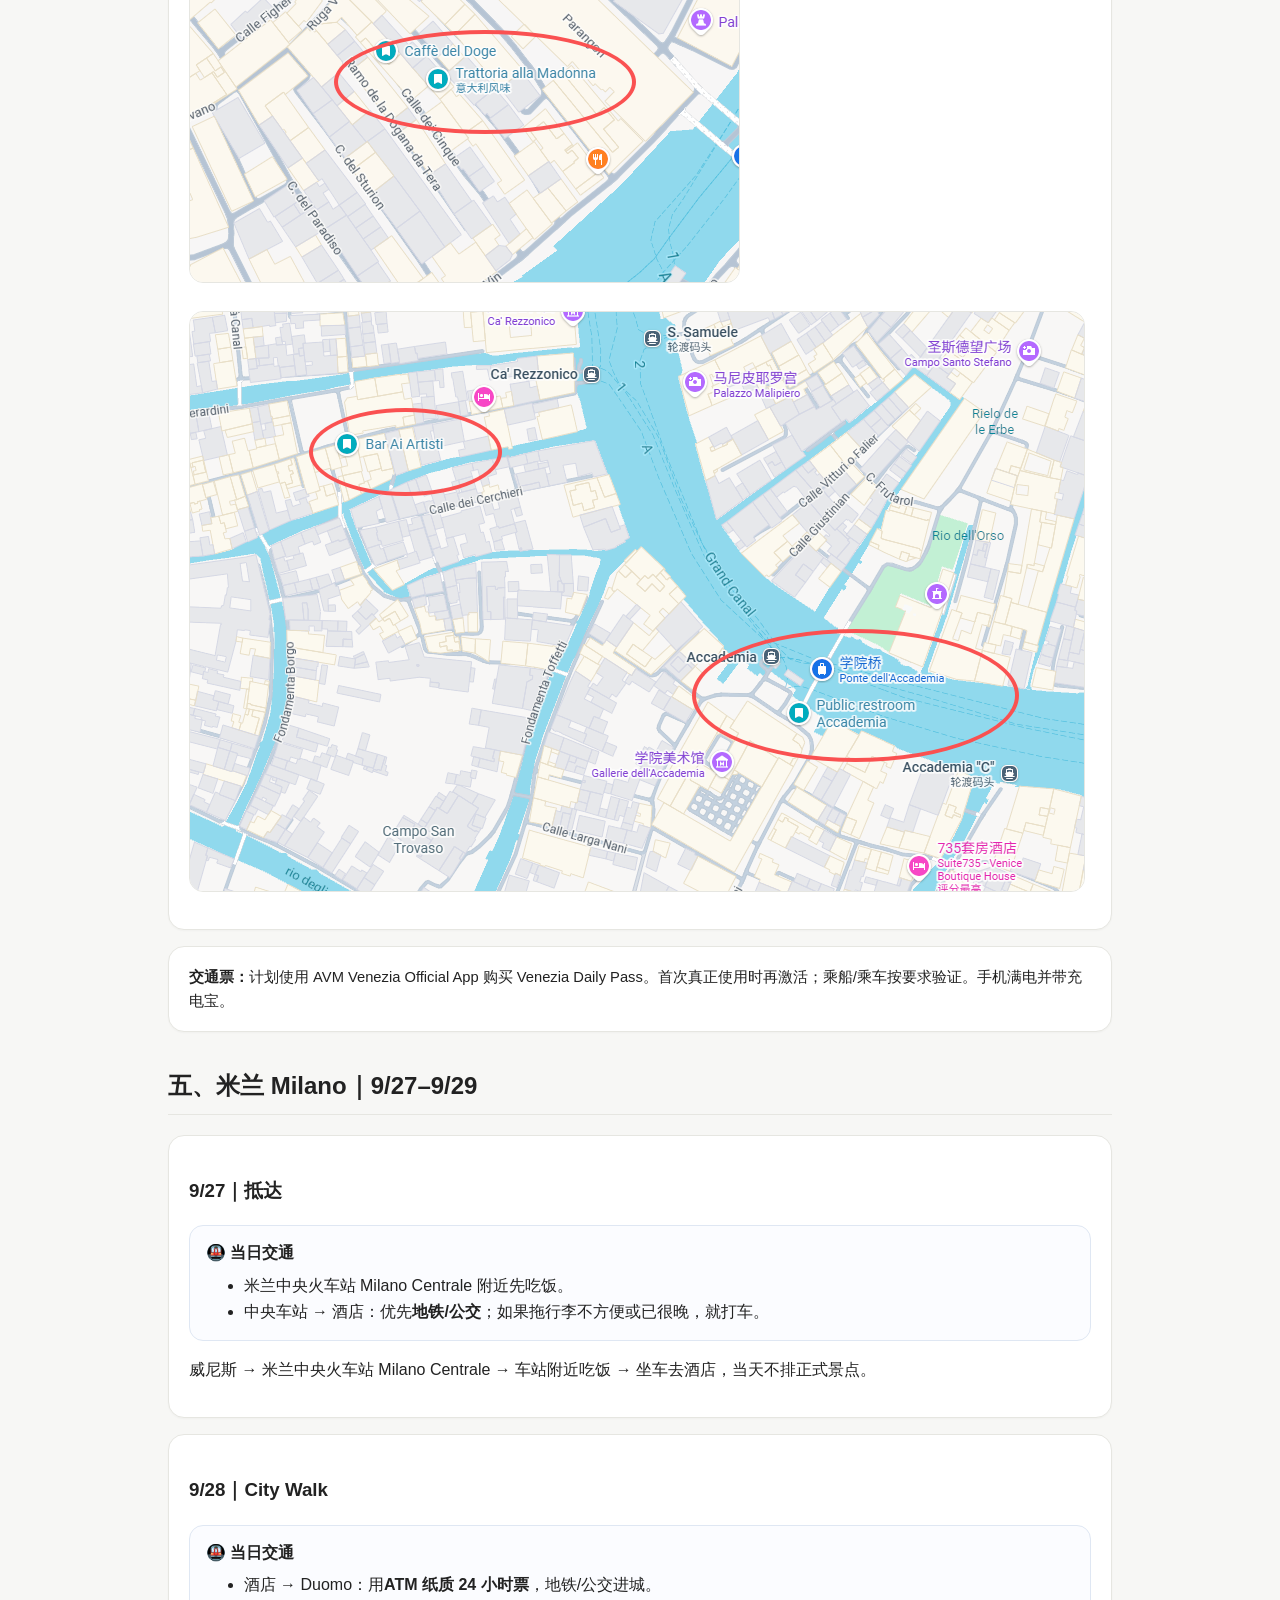
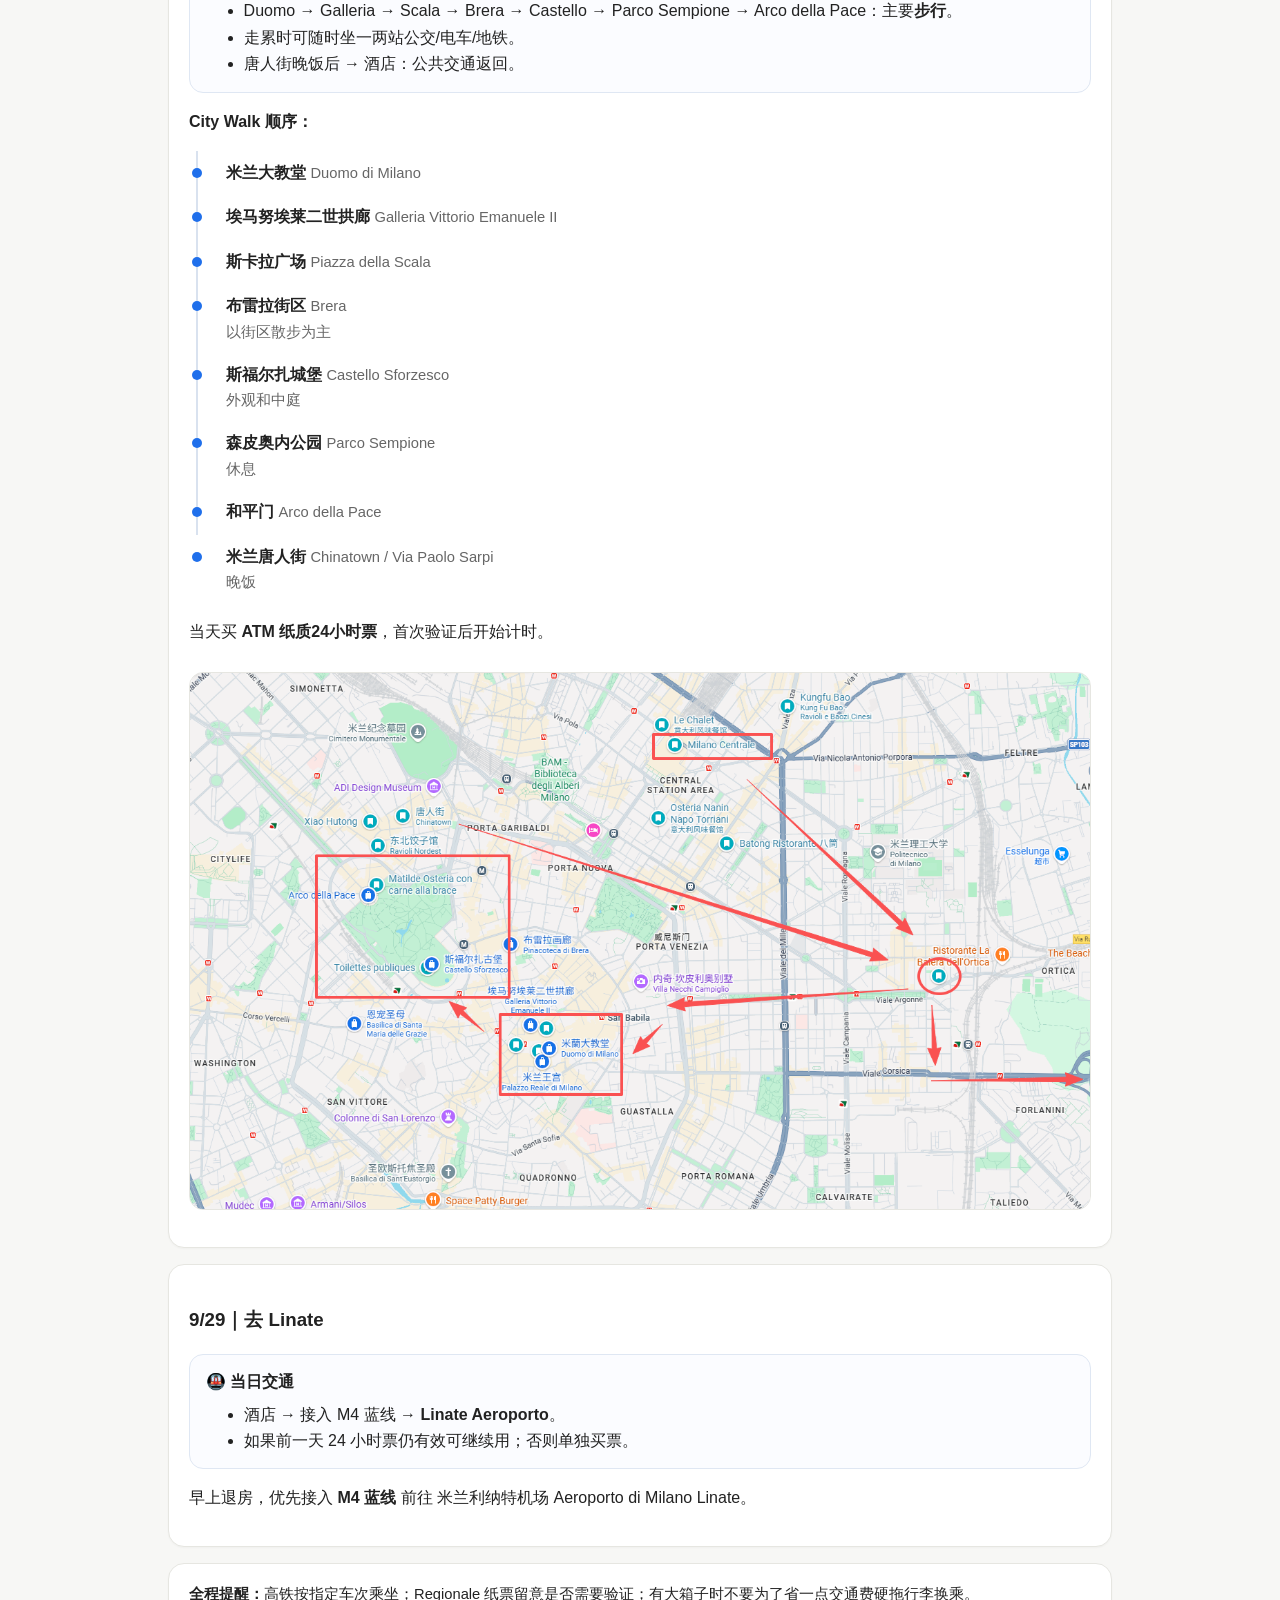
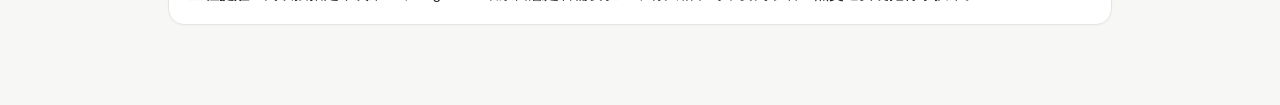
==== commit 7aa1f124: "Update index.html" ====
--- a/index.html
+++ b/index.html
@@ -75,7 +75,7 @@
   <div class="important">
     <strong>当前预约状态</strong>
     <ul>
-      <li>9/20 斗兽场：<strong>11:15</strong></li>
+      <li>9/20 斗兽场：<strong>16:00</strong></li>
       <li>9/22 梵蒂冈博物馆：<strong>12:00</strong></li>
       <li>9/24 比萨斜塔：<strong>计划 15:30，尚未最终预约</strong></li>
       <li>9/22 罗马 → 佛罗伦萨高铁：建议 <strong>17:00以后</strong></li>
@@ -99,27 +99,27 @@
     </div>
     <div class="card">
       <h3>9/20｜斗兽场 + 市区</h3>
-
-    <div class="transport-card">
-      <strong>🚇 当日交通</strong>
-      <ul>
-        <li>酒店 → 斗兽场：优先<b>地铁/公交</b>，看当天导航最顺路线。</li>
-        <li>斗兽场 → 市区景点：以<b>步行</b>为主，景点集中。</li>
-        <li>晚饭后 → 原酒店取行李 → 路演酒店：<b>打车</b>，不要拖大箱子换乘。</li>
-      </ul>
-    </div>
-      <p><strong>11:15 罗马斗兽场 Colosseo / Colosseum 预约</strong>。结束后午饭，下午按下面顺序慢慢走：</p><ol class='route-list'>
-<li><span class='place-cn'>罗马斗兽场</span> <span class='place-orig'>Colosseo / Colosseum</span><div class='muted small'>已预约 11:15</div></li>
-<li><span class='place-cn'>威尼斯广场</span> <span class='place-orig'>Piazza Venezia</span><div class='muted small'>顺路看</div></li>
-<li><span class='place-cn'>鲜花广场</span> <span class='place-orig'>Campo de' Fiori</span><div class='muted small'>下午 City Walk</div></li>
-<li><span class='place-cn'>纳沃纳广场</span> <span class='place-orig'>Piazza Navona</span><div class='muted small'>顺路可加</div></li>
-<li><span class='place-cn'>万神殿</span> <span class='place-orig'>Pantheon</span><div class='muted small'>外观/广场为主</div></li>
-<li><span class='place-cn'>特雷维喷泉</span> <span class='place-orig'>Fontana di Trevi</span><div class='muted small'>傍晚拍照</div></li>
-</ol>
-      <p>晚上吃饭后回原酒店取行李，再打车去路演酒店。</p>
-    </div>
-    <div class="card">
-      <h3>9/21｜路演日</h3>
+    <div class="transport-card">
+      <strong>🚶🚇 当日交通</strong>
+      <ul>
+        <li>约 11:00 从酒店出发。</li>
+        <li>先去 <b>罗马特米尼火车站 Roma Termini</b> 附近吃午饭并寄存行李。</li>
+        <li>午饭后前往市中心，主要以<b>步行 City Walk</b>为主；距离较远时可刷卡坐公交/地铁。</li>
+        <li>约 15:00–15:20 开始往斗兽场方向移动，给预约和安检留足时间。</li>
+        <li>晚上斗兽场结束后回 Termini 附近吃饭、取行李，再去路演酒店；带箱子时优先<b>打车</b>。</li>
+      </ul>
+    </div>
+    <p><strong>当天安排：</strong></p>
+    <ol class="route-list">
+      <li><span class="place-cn">罗马特米尼火车站</span> <span class="place-orig">Roma Termini</span><div class='muted small'>约11:00出发后先到这里，吃午饭并寄存行李</div></li>
+      <li><span class="place-cn">特雷维喷泉</span> <span class="place-orig">Fontana di Trevi</span><div class='muted small'>午饭后开始 City Walk</div></li>
+      <li><span class="place-cn">万神殿</span> <span class="place-orig">Pantheon</span><div class='muted small'>外观和广场为主</div></li>
+      <li><span class="place-cn">鲜花广场</span> <span class="place-orig">Campo de' Fiori</span><div class='muted small'>顺路逛逛</div></li>
+      <li><span class="place-cn">罗马斗兽场</span> <span class="place-orig">Colosseo / Colosseum</span><div class='muted small'>已预约 16:00，建议最晚15:30左右到附近</div></li>
+      <li><span class="place-cn">古罗马广场 / 威尼斯广场一带</span> <span class="place-orig">Foro Romano / Piazza Venezia</span><div class='muted small'>斗兽场结束后在附近顺路看看，不强求完整参观</div></li>
+      <li><span class="place-cn">罗马特米尼火车站</span> <span class="place-orig">Roma Termini</span><div class='muted small'>晚上回附近吃饭、取行李，再去酒店</div></li>
+    </ol>
+<h3>9/21｜路演日</h3>
 
     <div class="transport-card">
       <strong>🚕 当日交通</strong>
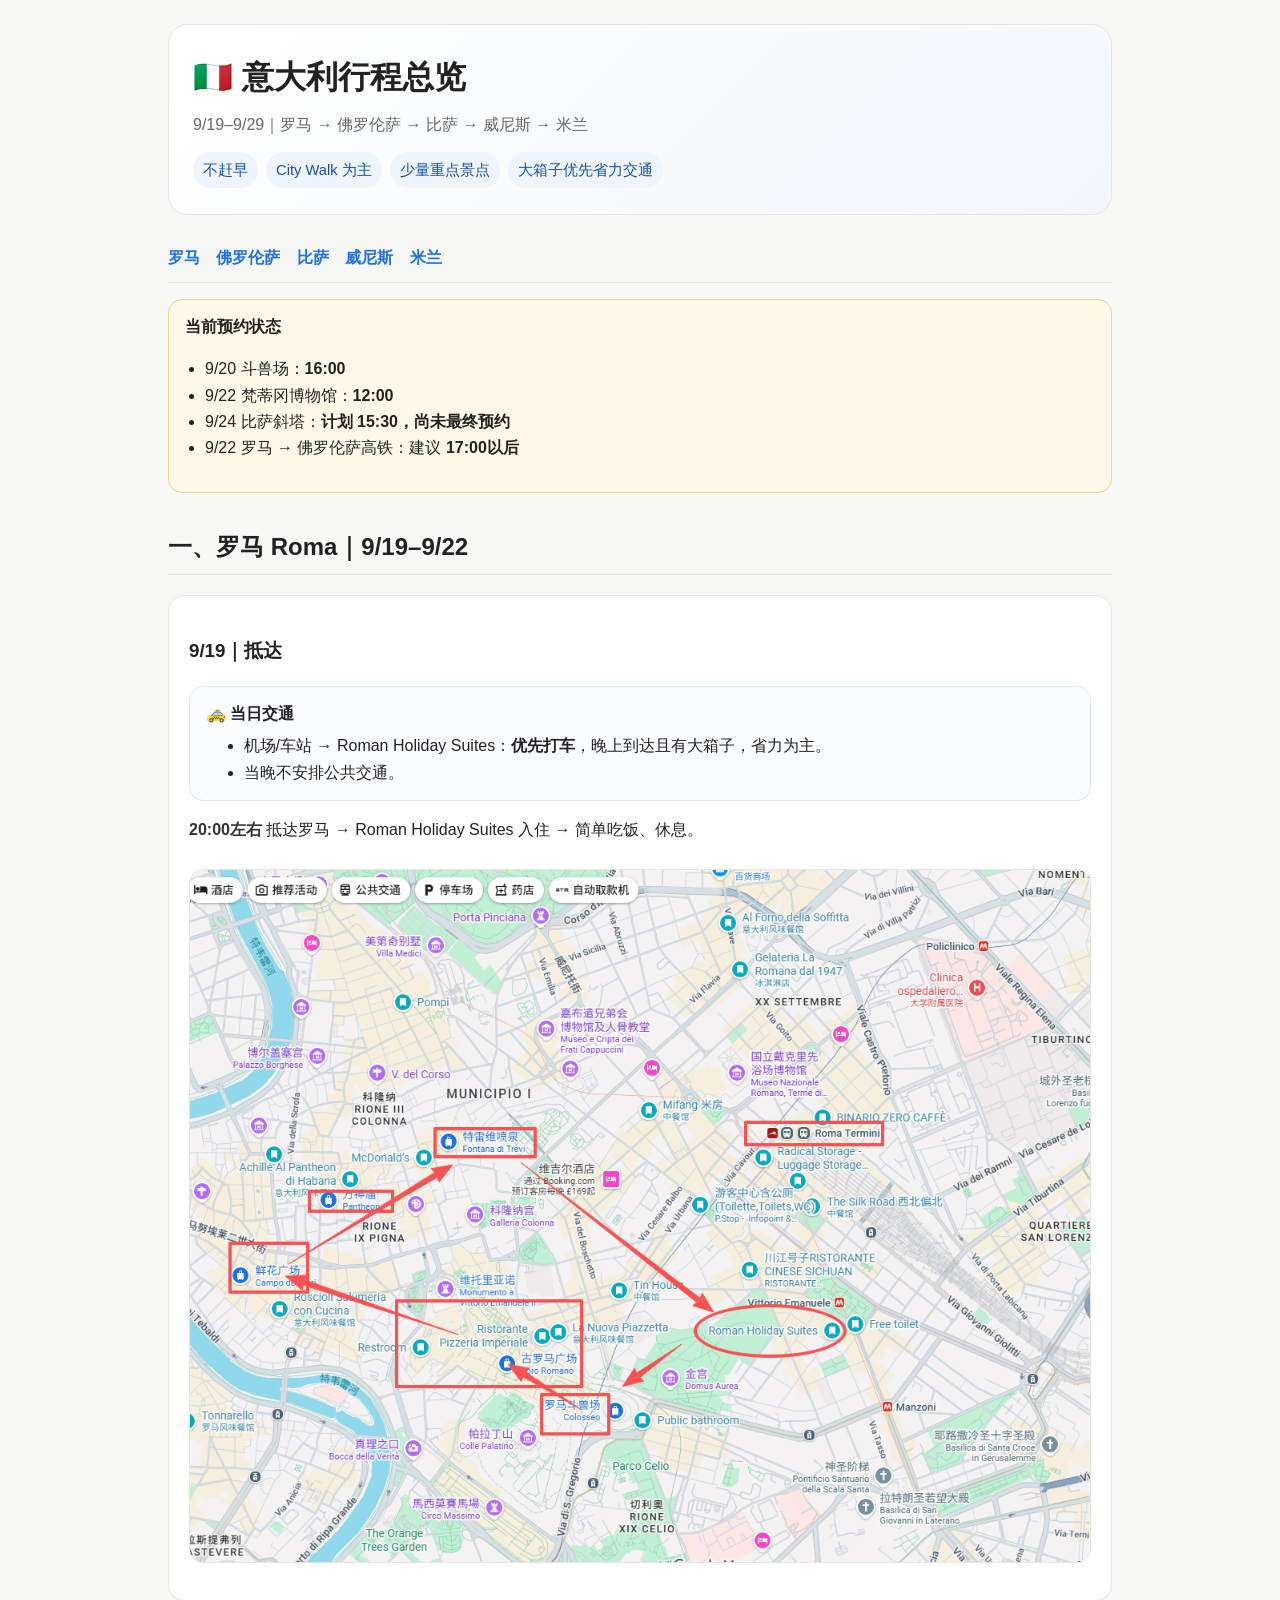
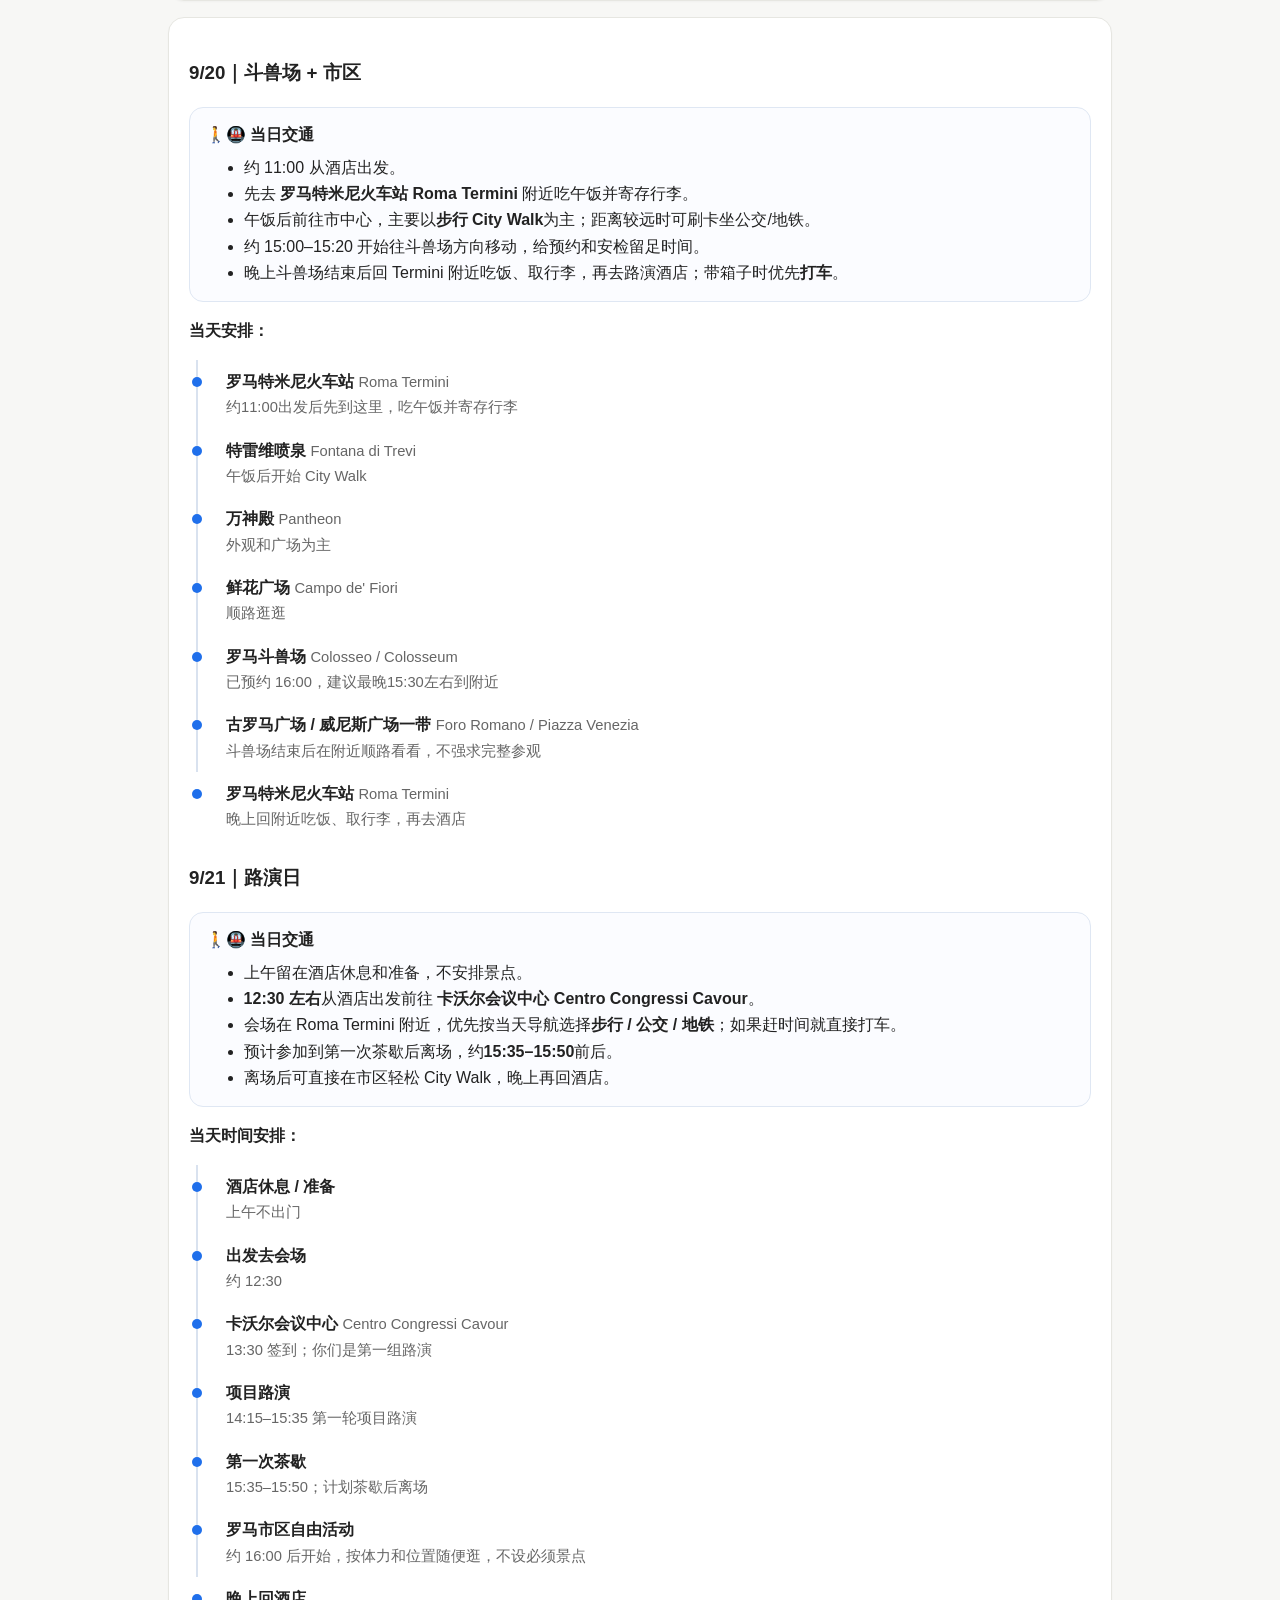
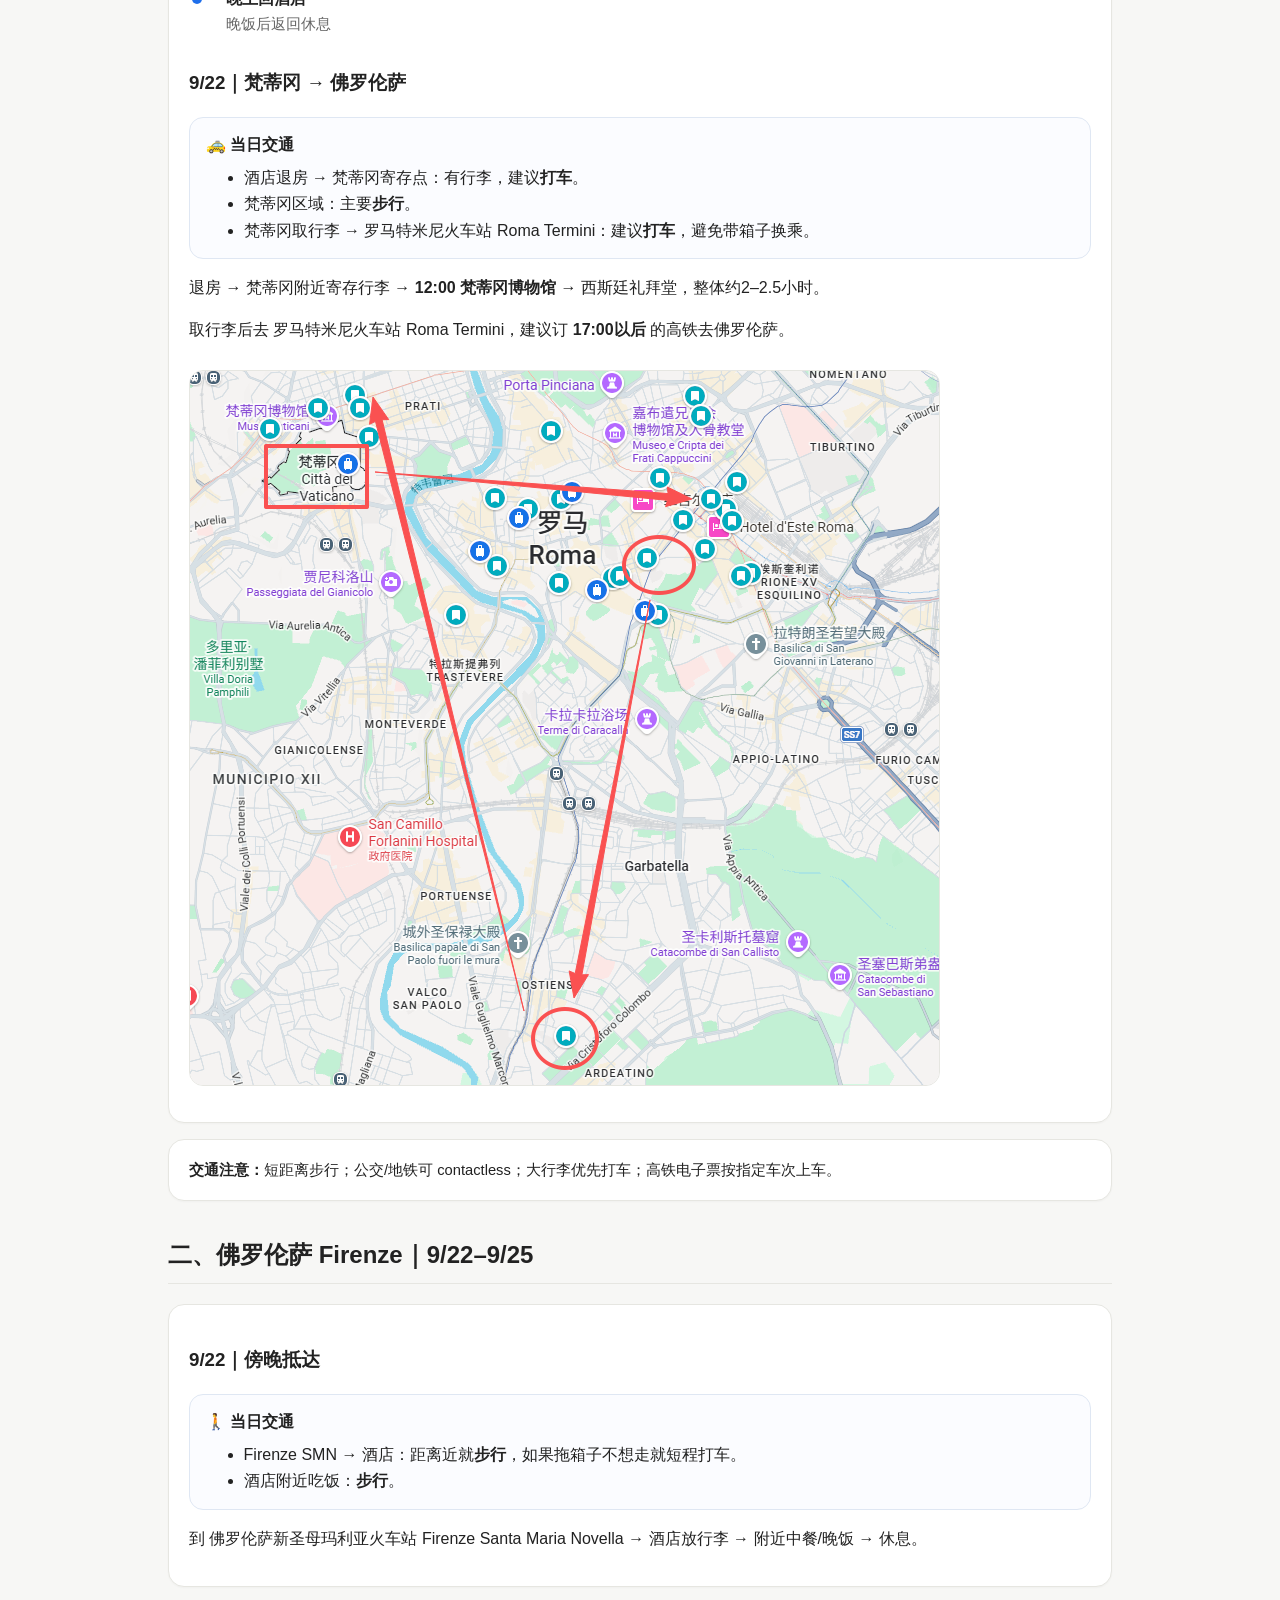
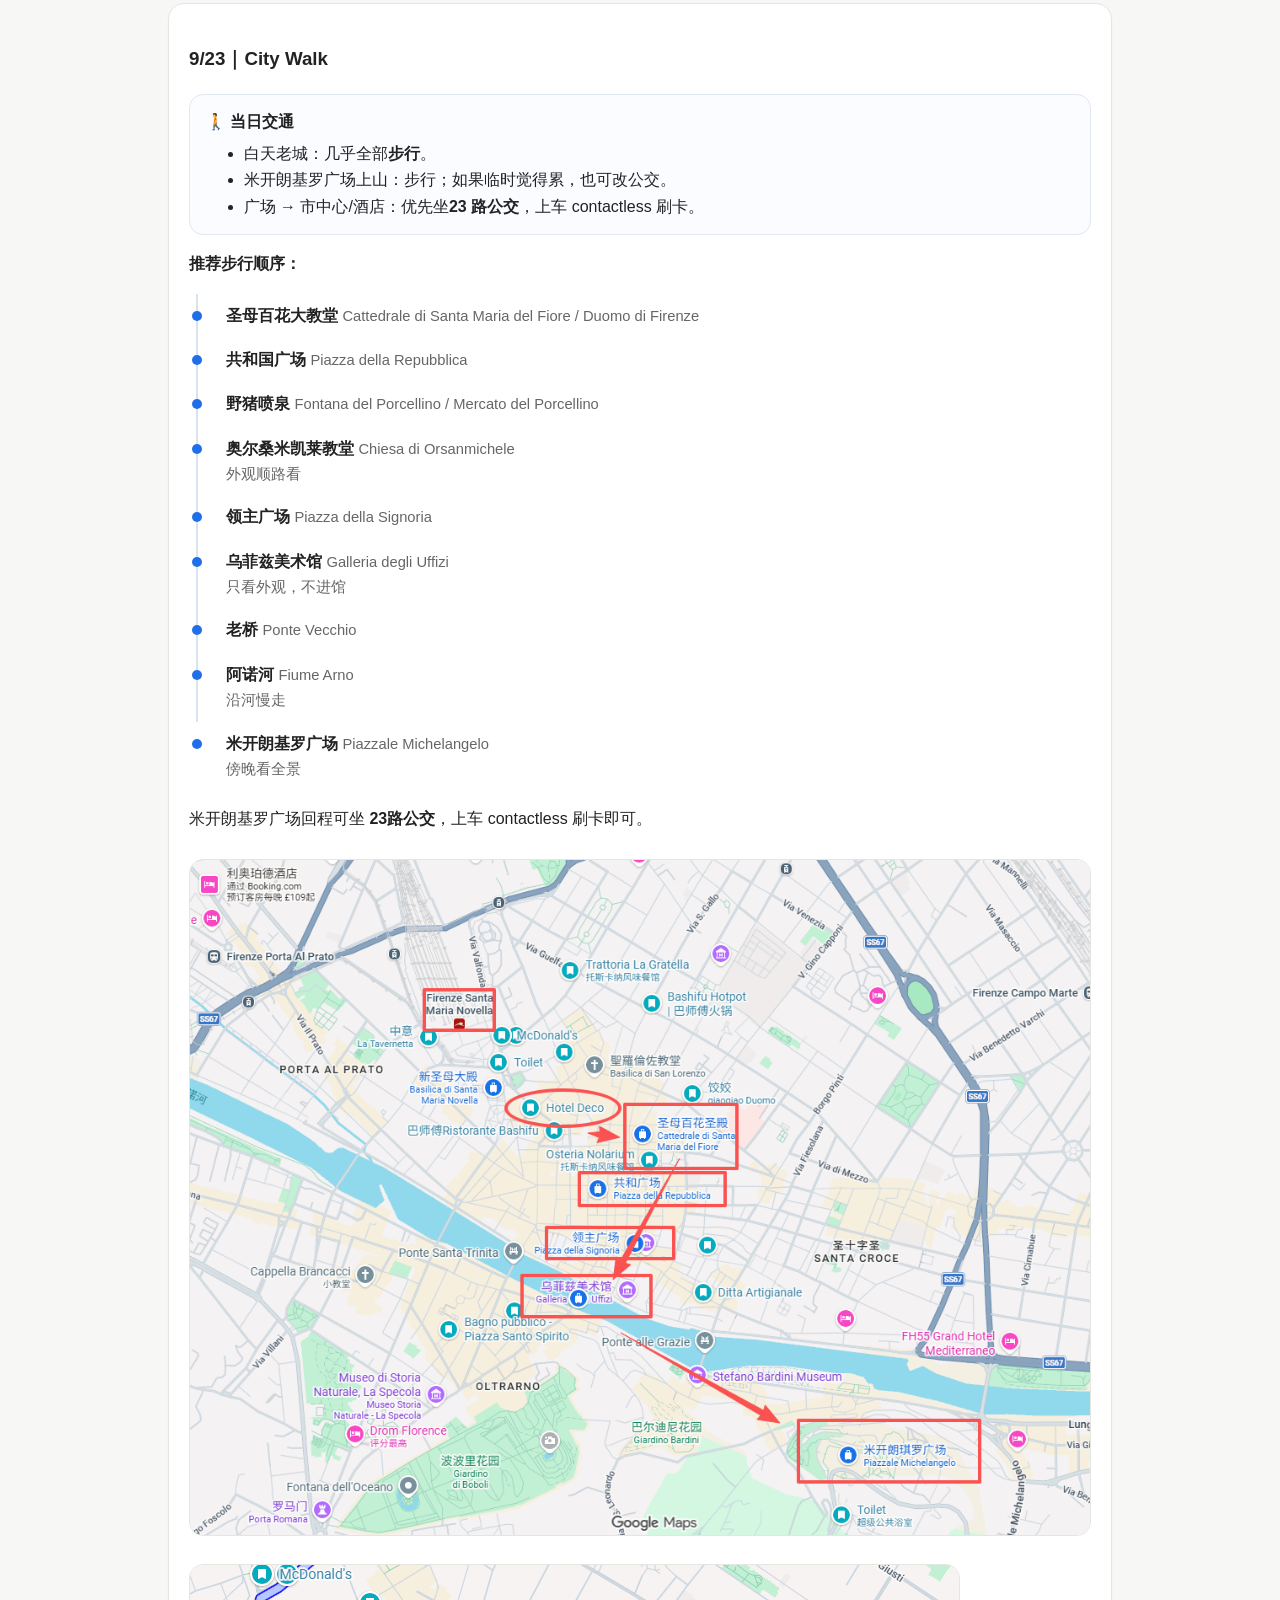
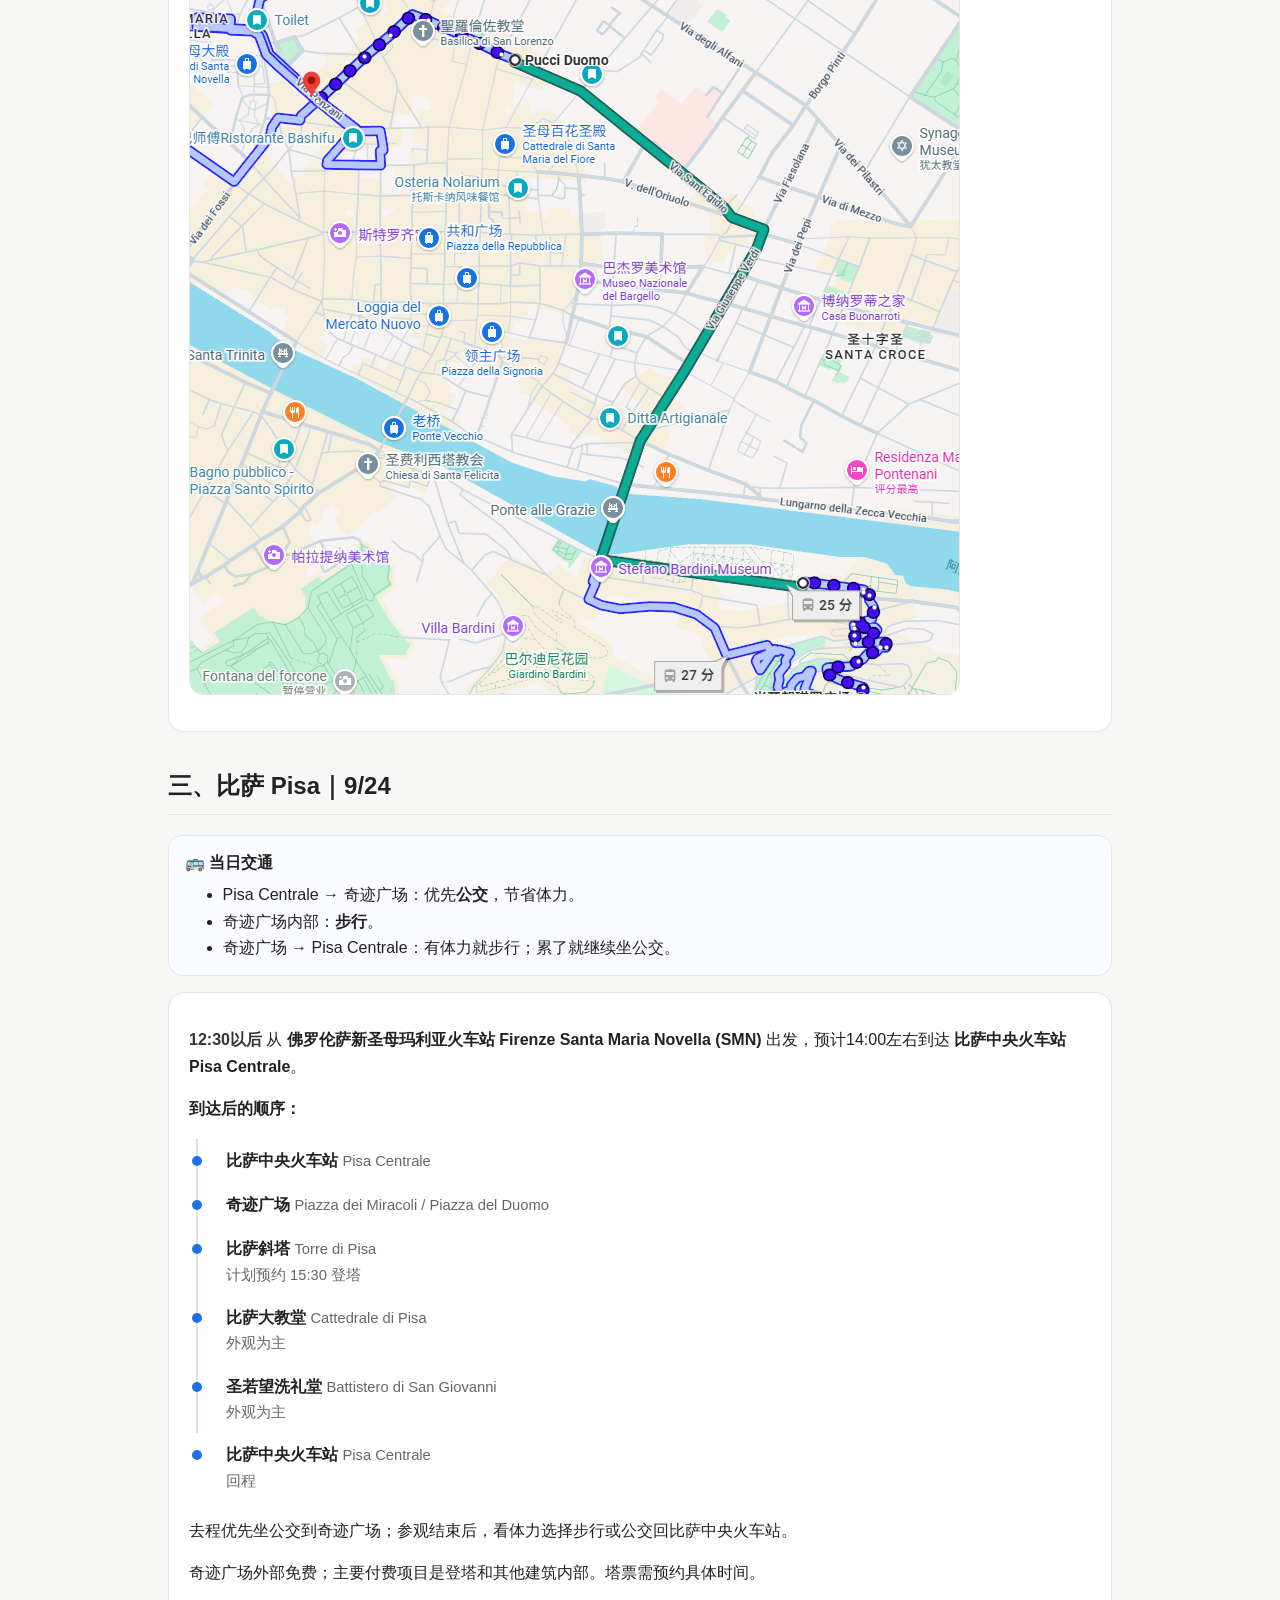
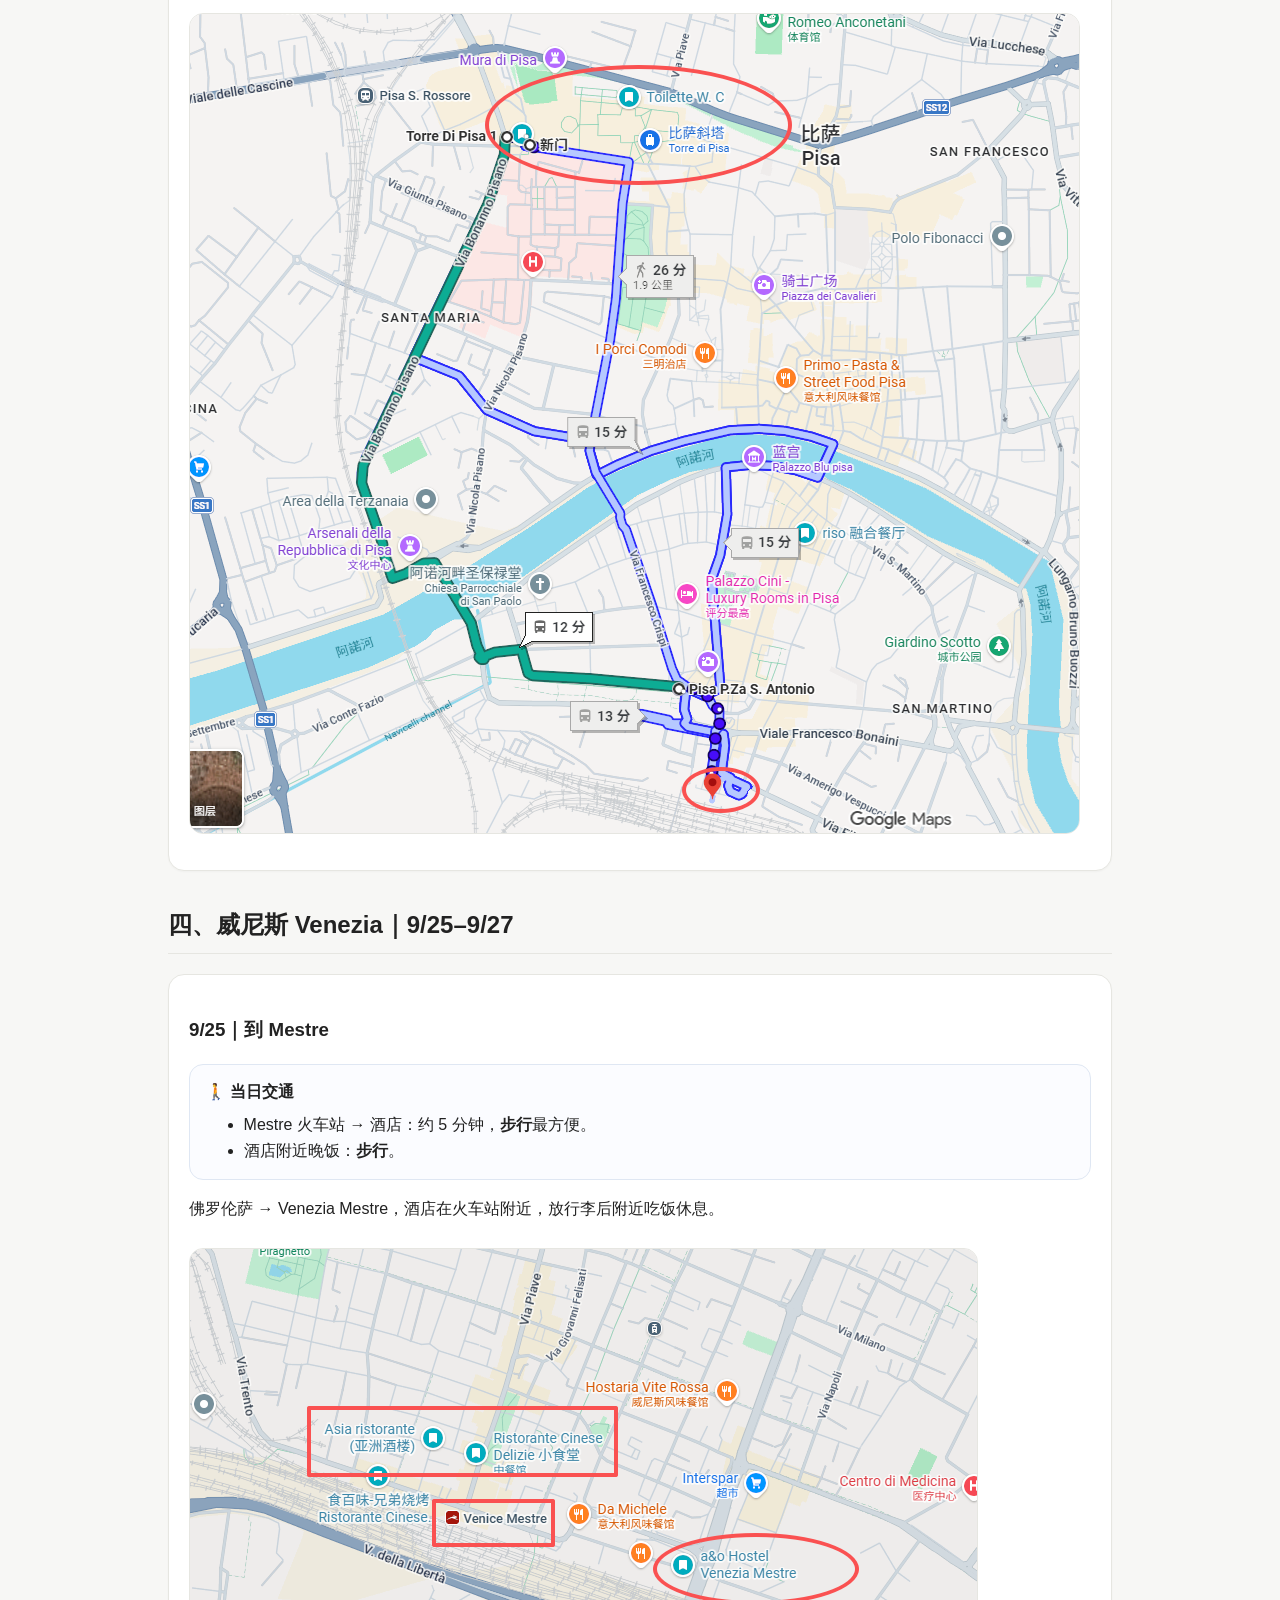
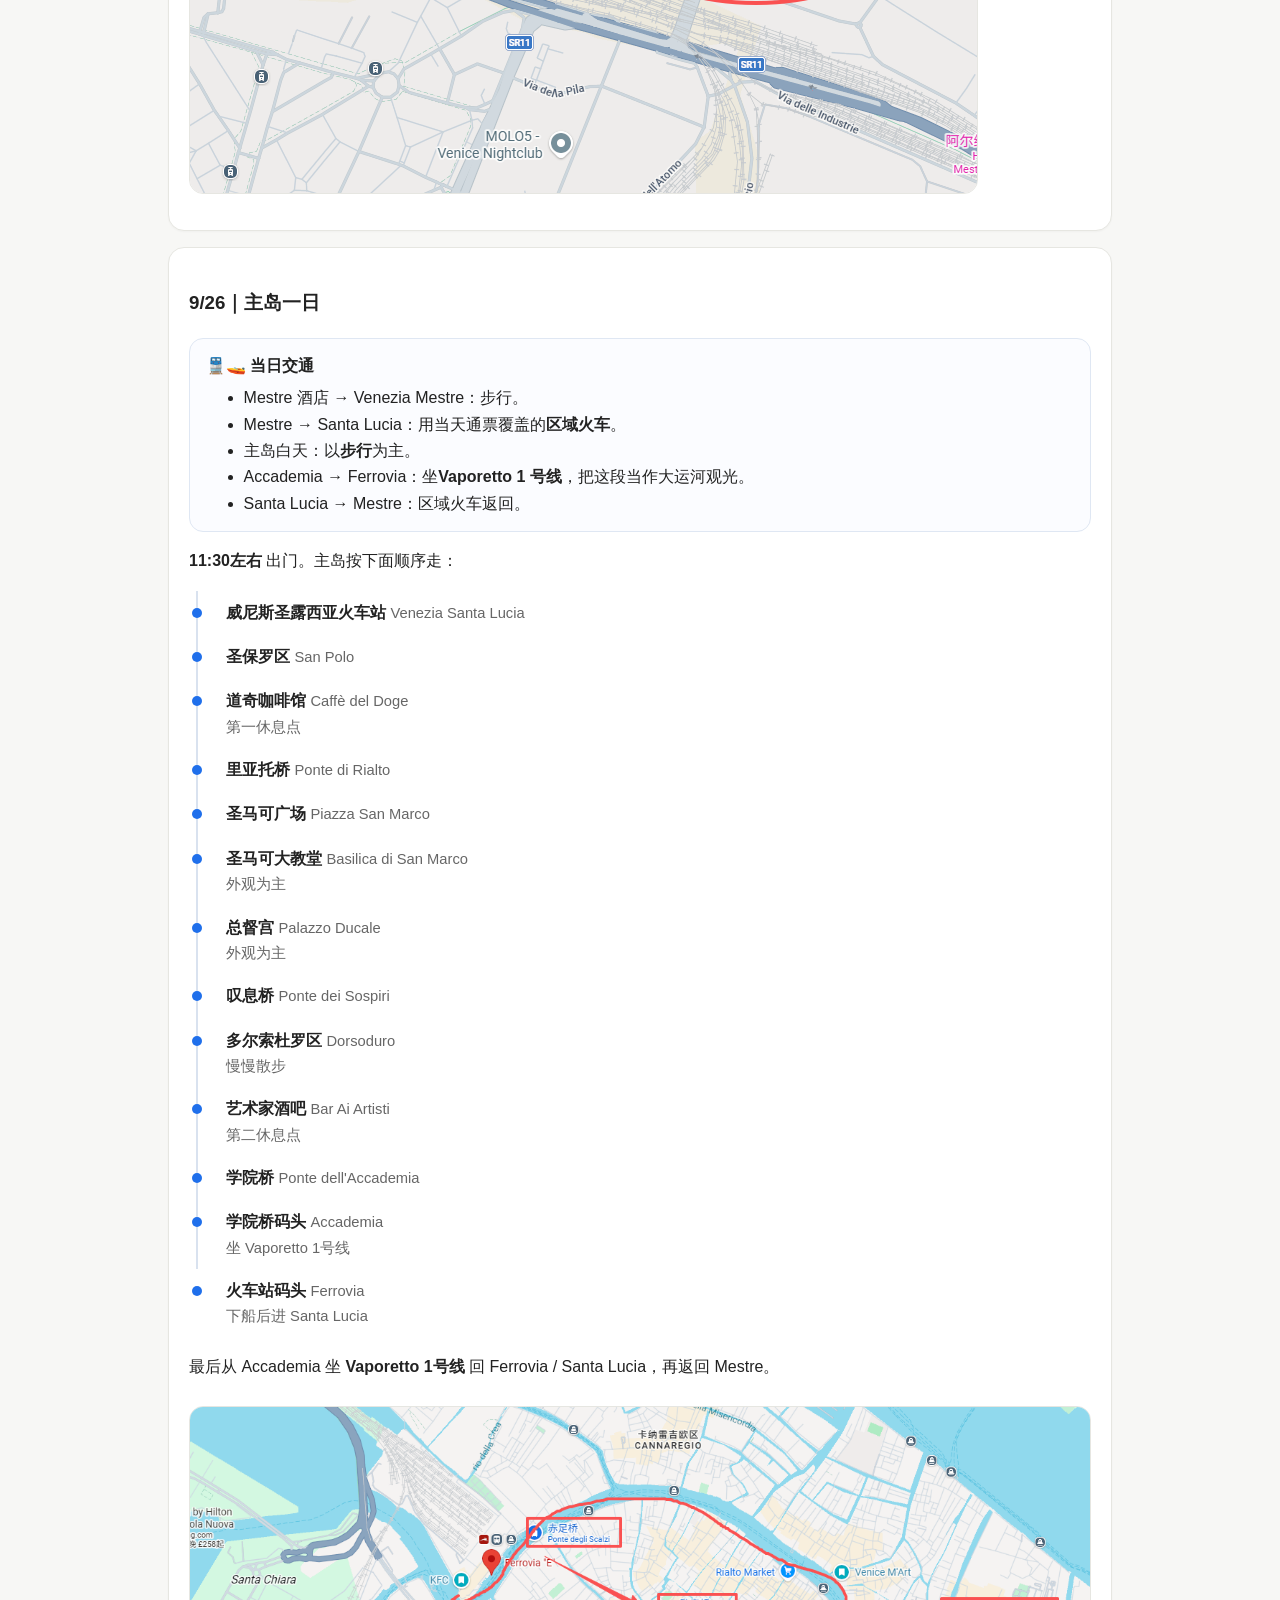
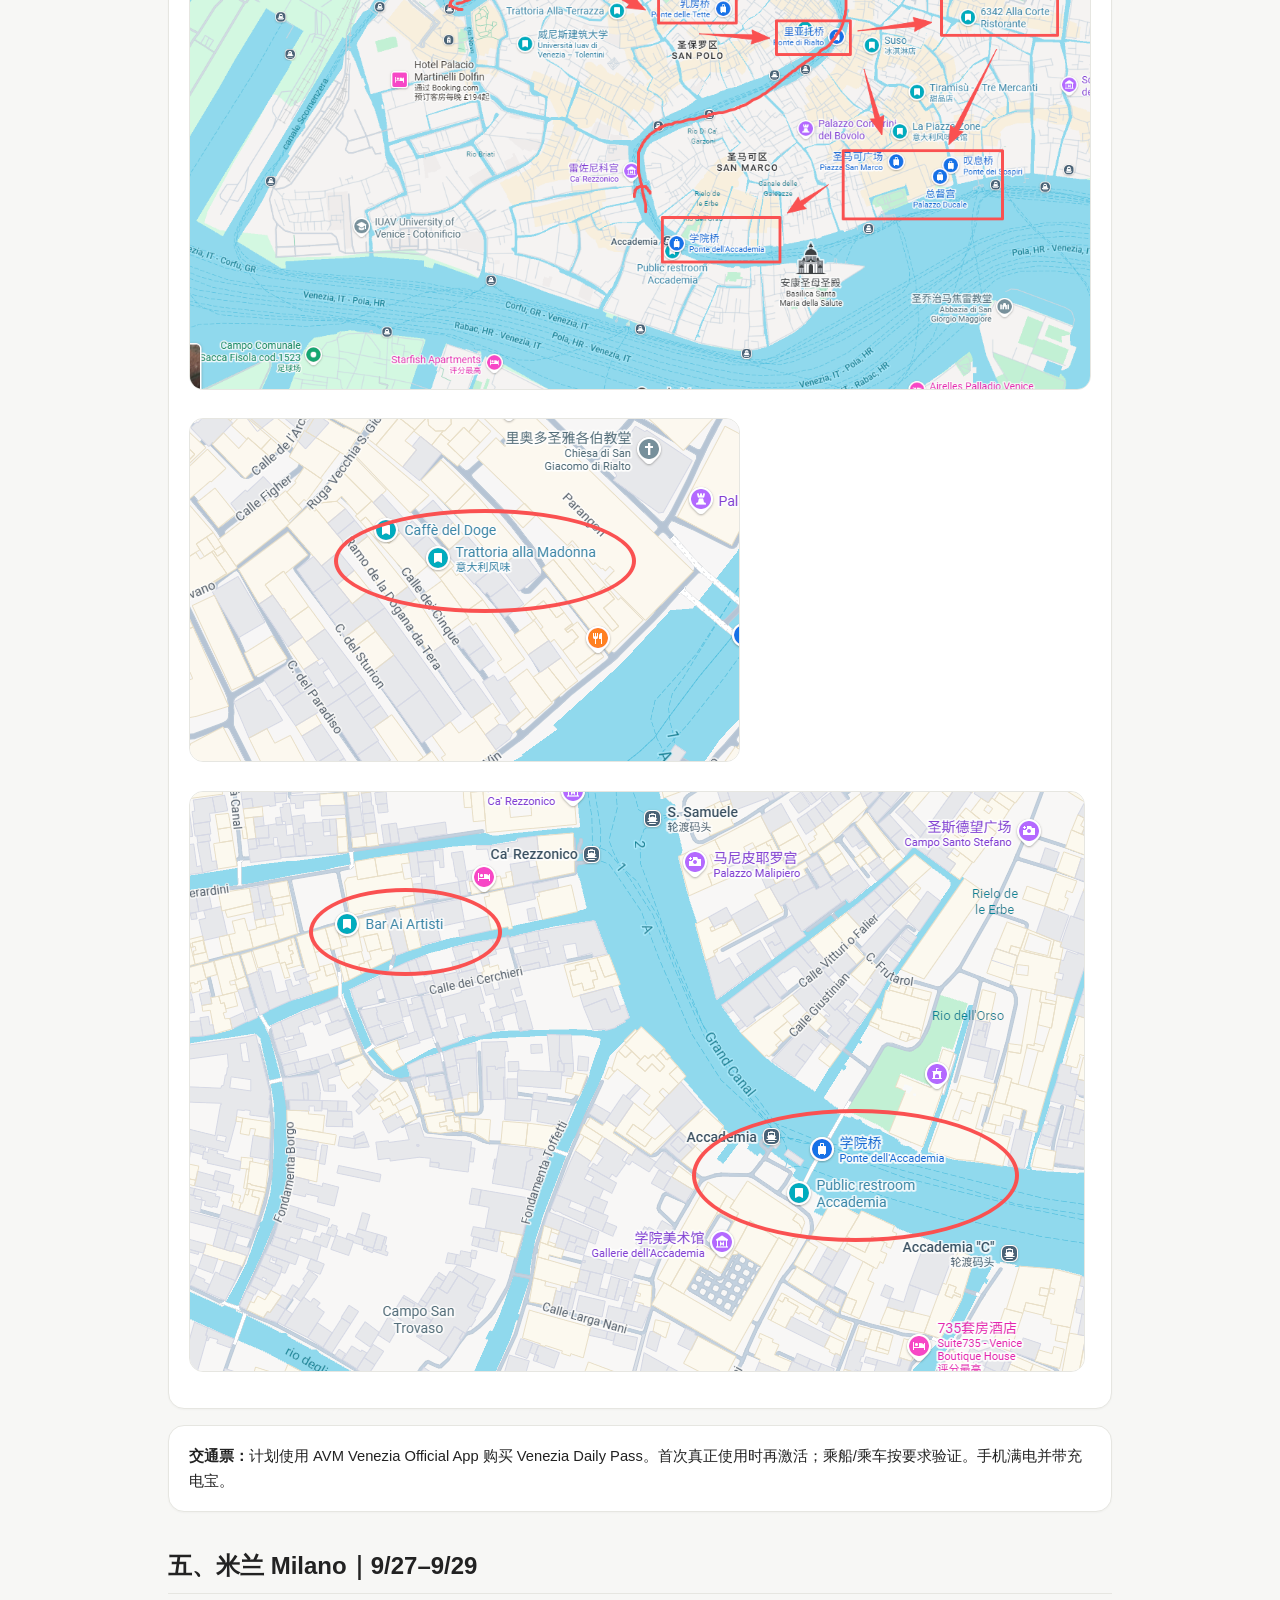
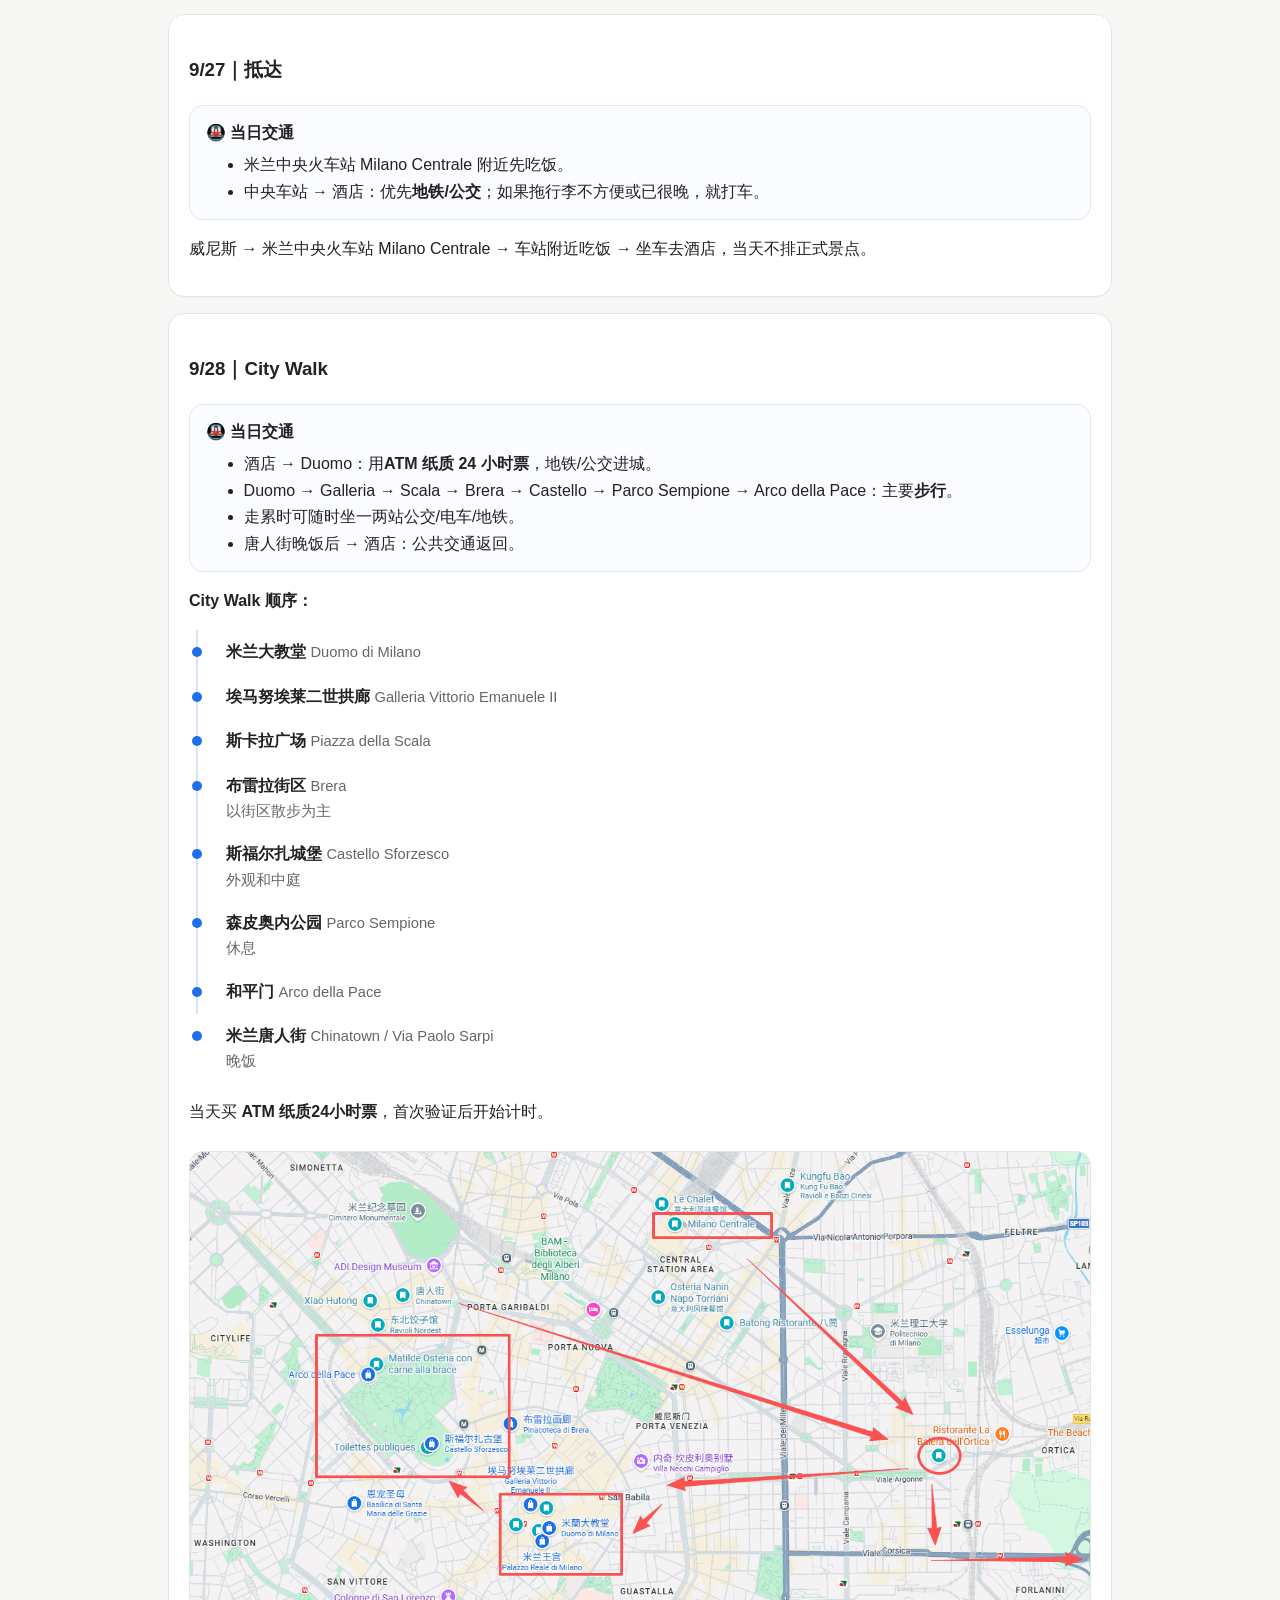
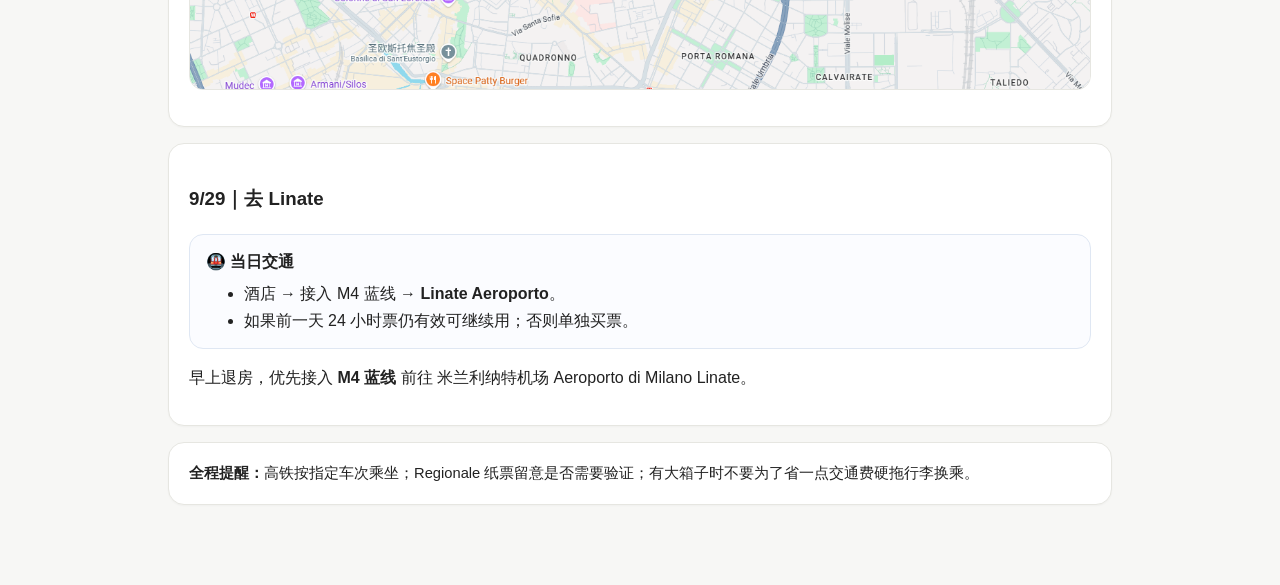
==== commit 43b880dd: "Update index.html" ====
--- a/index.html
+++ b/index.html
@@ -120,19 +120,27 @@
       <li><span class="place-cn">罗马特米尼火车站</span> <span class="place-orig">Roma Termini</span><div class='muted small'>晚上回附近吃饭、取行李，再去酒店</div></li>
     </ol>
 <h3>9/21｜路演日</h3>
-
-    <div class="transport-card">
-      <strong>🚕 当日交通</strong>
-      <ul>
-        <li>上午不出门。</li>
-        <li>酒店 → 路演地点：地点确认后，优先<b>打车</b>；如果正好在地铁沿线再考虑地铁。</li>
-        <li>路演结束后若去市区闲逛：短距离步行，远一点就刷卡坐公交/地铁。</li>
-      </ul>
-    </div>
-      <p>上午休息和准备。下午路演；约15:00–16:00结束后，有精神再随便去市区走走，不设必须景点。</p>
-    </div>
-    <div class="card">
-      <h3>9/22｜梵蒂冈 → 佛罗伦萨</h3>
+    <div class="transport-card">
+      <strong>🚶🚇 当日交通</strong>
+      <ul>
+        <li>上午留在酒店休息和准备，不安排景点。</li>
+        <li><b>12:30 左右</b>从酒店出发前往 <b>卡沃尔会议中心 Centro Congressi Cavour</b>。</li>
+        <li>会场在 Roma Termini 附近，优先按当天导航选择<b>步行 / 公交 / 地铁</b>；如果赶时间就直接打车。</li>
+        <li>预计参加到第一次茶歇后离场，约<b>15:35–15:50</b>前后。</li>
+        <li>离场后可直接在市区轻松 City Walk，晚上再回酒店。</li>
+      </ul>
+    </div>
+    <p><strong>当天时间安排：</strong></p>
+    <ol class="route-list">
+      <li><span class="place-cn">酒店休息 / 准备</span><div class='muted small'>上午不出门</div></li>
+      <li><span class="place-cn">出发去会场</span><div class='muted small'>约 12:30</div></li>
+      <li><span class="place-cn">卡沃尔会议中心</span> <span class="place-orig">Centro Congressi Cavour</span><div class='muted small'>13:30 签到；你们是第一组路演</div></li>
+      <li><span class="place-cn">项目路演</span><div class='muted small'>14:15–15:35 第一轮项目路演</div></li>
+      <li><span class="place-cn">第一次茶歇</span><div class='muted small'>15:35–15:50；计划茶歇后离场</div></li>
+      <li><span class="place-cn">罗马市区自由活动</span><div class='muted small'>约 16:00 后开始，按体力和位置随便逛，不设必须景点</div></li>
+      <li><span class="place-cn">晚上回酒店</span><div class='muted small'>晚饭后返回休息</div></li>
+    </ol>
+<h3>9/22｜梵蒂冈 → 佛罗伦萨</h3>
 
     <div class="transport-card">
       <strong>🚕 当日交通</strong>
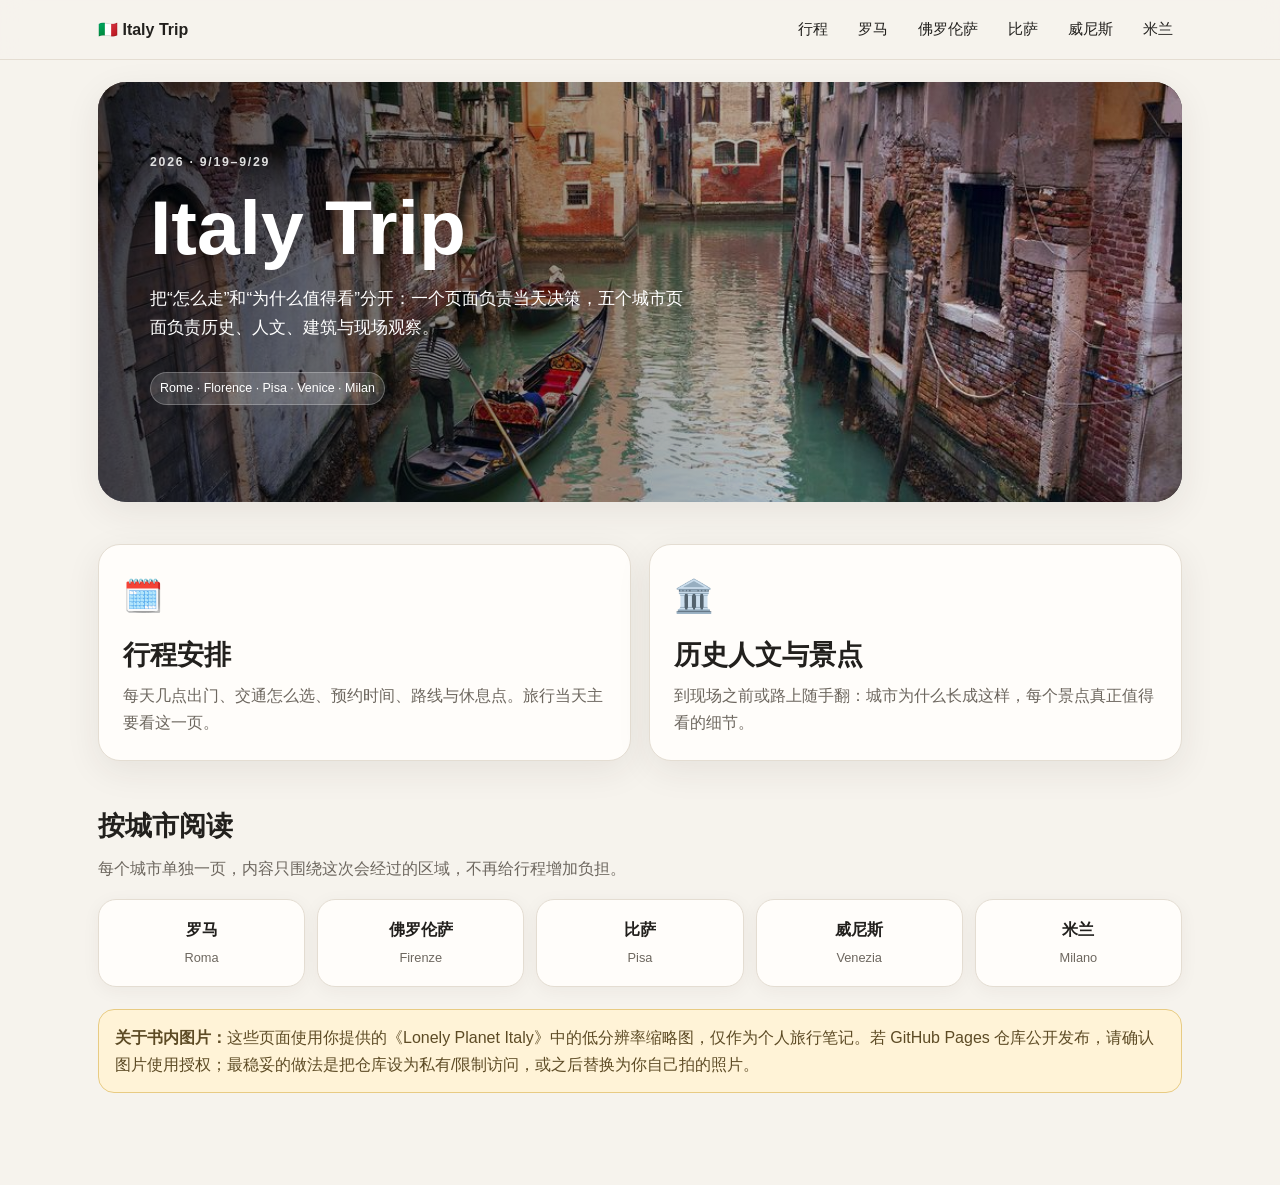
==== commit dc345293: "1" ====
--- a/index.html
+++ b/index.html
@@ -1,341 +1,6 @@
-<!doctype html>
-<html lang="zh-CN">
-<head>
-<meta charset="utf-8">
-<meta name="viewport" content="width=device-width, initial-scale=1">
-<title>意大利行程 9/19–9/29</title>
-<style>
-  :root{
-    --bg:#f7f7f5; --card:#ffffff; --text:#222; --muted:#666; --line:#e6e6e1;
-    --accent:#1f6feb; --soft:#eef5ff;
-  }
-  *{box-sizing:border-box}
-  body{margin:0;font-family:-apple-system,BlinkMacSystemFont,"Segoe UI","PingFang SC","Hiragino Sans GB","Microsoft YaHei",Arial,sans-serif;background:var(--bg);color:var(--text);line-height:1.65}
-  .wrap{max-width:980px;margin:auto;padding:24px 18px 64px}
-  .hero{background:linear-gradient(135deg,#fff,#f2f6fb);border:1px solid var(--line);border-radius:20px;padding:26px 24px;margin-bottom:20px}
-  h1{font-size:2rem;margin:0 0 8px}
-  h2{margin-top:34px;border-bottom:1px solid var(--line);padding-bottom:8px}
-  h3{margin-top:22px}
-  .muted{color:var(--muted)}
-  .chips{display:flex;flex-wrap:wrap;gap:8px;margin-top:14px}
-  .chip{background:var(--soft);color:#174ea6;padding:6px 10px;border-radius:999px;font-size:.92rem}
-  .card{background:var(--card);border:1px solid var(--line);border-radius:16px;padding:18px 20px;margin:16px 0;box-shadow:0 1px 2px rgba(0,0,0,.03)}
-  .time{font-weight:700;color:#333}
-  img{max-width:100%;height:auto;border-radius:14px;border:1px solid var(--line);margin:10px 0}
-  table{width:100%;border-collapse:collapse;background:#fff;border-radius:12px;overflow:hidden}
-  th,td{border:1px solid var(--line);padding:10px 12px;text-align:left;vertical-align:top}
-  th{background:#fafafa}
-  ul{padding-left:1.25rem}
-  .important{background:#fff8e8;border:1px solid #f1d48a;border-radius:14px;padding:14px 16px}
-  .nav{position:sticky;top:0;background:rgba(247,247,245,.92);backdrop-filter:blur(10px);padding:10px 0;z-index:5;border-bottom:1px solid var(--line);margin-bottom:16px}
-  .nav a{margin-right:12px;color:var(--accent);text-decoration:none;font-weight:600;white-space:nowrap}
-  .small{font-size:.92rem}
-  @media(max-width:640px){
-    h1{font-size:1.6rem}
-    .wrap{padding:14px 12px 48px}
-    .hero,.card{padding:16px}
-    table{font-size:.9rem}
-  }
-
-  .transport-card{background:#fbfcff;border:1px solid #dfe7f3;border-radius:14px;padding:14px 16px;margin:14px 0}
-  .transport-card strong{display:block;margin-bottom:6px}
-  .transport-card ul{margin:6px 0 0 1.1rem}
-
-
-  .route-list{list-style:none;padding-left:0;margin:10px 0}
-  .route-list li{position:relative;padding:9px 10px 9px 28px;border-left:2px solid #d9e2ef;margin-left:7px}
-  .route-list li:before{content:"";position:absolute;left:-6px;top:17px;width:10px;height:10px;border-radius:50%;background:#1f6feb}
-  .route-list li:last-child{border-left-color:transparent}
-  .place-cn{font-weight:700}
-  .place-orig{color:#666;font-size:.92em}
-
-</style>
-</head>
-<body>
-<div class="wrap">
-  <div class="hero">
-    <h1>🇮🇹 意大利行程总览</h1>
-    <div class="muted">9/19–9/29｜罗马 → 佛罗伦萨 → 比萨 → 威尼斯 → 米兰</div>
-    <div class="chips">
-      <span class="chip">不赶早</span>
-      <span class="chip">City Walk 为主</span>
-      <span class="chip">少量重点景点</span>
-      <span class="chip">大箱子优先省力交通</span>
-    </div>
-  </div>
-
-  <div class="nav">
-    <a href="#rome">罗马</a>
-    <a href="#florence">佛罗伦萨</a>
-    <a href="#pisa">比萨</a>
-    <a href="#venice">威尼斯</a>
-    <a href="#milan">米兰</a>
-  </div>
-
-  <div class="important">
-    <strong>当前预约状态</strong>
-    <ul>
-      <li>9/20 斗兽场：<strong>16:00</strong></li>
-      <li>9/22 梵蒂冈博物馆：<strong>12:00</strong></li>
-      <li>9/24 比萨斜塔：<strong>计划 15:30，尚未最终预约</strong></li>
-      <li>9/22 罗马 → 佛罗伦萨高铁：建议 <strong>17:00以后</strong></li>
-    </ul>
-  </div>
-
-  <section id="rome">
-    <h2>一、罗马 Roma｜9/19–9/22</h2>
-    <div class="card">
-      <h3>9/19｜抵达</h3>
-
-    <div class="transport-card">
-      <strong>🚕 当日交通</strong>
-      <ul>
-        <li>机场/车站 → Roman Holiday Suites：<b>优先打车</b>，晚上到达且有大箱子，省力为主。</li>
-        <li>当晚不安排公共交通。</li>
-      </ul>
-    </div>
-      <p><span class="time">20:00左右</span> 抵达罗马 → Roman Holiday Suites 入住 → 简单吃饭、休息。</p>
-      <img src="italy_trip_plan_assets/rome_1.png" alt="罗马住宿与路线">
-    </div>
-    <div class="card">
-      <h3>9/20｜斗兽场 + 市区</h3>
-    <div class="transport-card">
-      <strong>🚶🚇 当日交通</strong>
-      <ul>
-        <li>约 11:00 从酒店出发。</li>
-        <li>先去 <b>罗马特米尼火车站 Roma Termini</b> 附近吃午饭并寄存行李。</li>
-        <li>午饭后前往市中心，主要以<b>步行 City Walk</b>为主；距离较远时可刷卡坐公交/地铁。</li>
-        <li>约 15:00–15:20 开始往斗兽场方向移动，给预约和安检留足时间。</li>
-        <li>晚上斗兽场结束后回 Termini 附近吃饭、取行李，再去路演酒店；带箱子时优先<b>打车</b>。</li>
-      </ul>
-    </div>
-    <p><strong>当天安排：</strong></p>
-    <ol class="route-list">
-      <li><span class="place-cn">罗马特米尼火车站</span> <span class="place-orig">Roma Termini</span><div class='muted small'>约11:00出发后先到这里，吃午饭并寄存行李</div></li>
-      <li><span class="place-cn">特雷维喷泉</span> <span class="place-orig">Fontana di Trevi</span><div class='muted small'>午饭后开始 City Walk</div></li>
-      <li><span class="place-cn">万神殿</span> <span class="place-orig">Pantheon</span><div class='muted small'>外观和广场为主</div></li>
-      <li><span class="place-cn">鲜花广场</span> <span class="place-orig">Campo de' Fiori</span><div class='muted small'>顺路逛逛</div></li>
-      <li><span class="place-cn">罗马斗兽场</span> <span class="place-orig">Colosseo / Colosseum</span><div class='muted small'>已预约 16:00，建议最晚15:30左右到附近</div></li>
-      <li><span class="place-cn">古罗马广场 / 威尼斯广场一带</span> <span class="place-orig">Foro Romano / Piazza Venezia</span><div class='muted small'>斗兽场结束后在附近顺路看看，不强求完整参观</div></li>
-      <li><span class="place-cn">罗马特米尼火车站</span> <span class="place-orig">Roma Termini</span><div class='muted small'>晚上回附近吃饭、取行李，再去酒店</div></li>
-    </ol>
-<h3>9/21｜路演日</h3>
-    <div class="transport-card">
-      <strong>🚶🚇 当日交通</strong>
-      <ul>
-        <li>上午留在酒店休息和准备，不安排景点。</li>
-        <li><b>12:30 左右</b>从酒店出发前往 <b>卡沃尔会议中心 Centro Congressi Cavour</b>。</li>
-        <li>会场在 Roma Termini 附近，优先按当天导航选择<b>步行 / 公交 / 地铁</b>；如果赶时间就直接打车。</li>
-        <li>预计参加到第一次茶歇后离场，约<b>15:35–15:50</b>前后。</li>
-        <li>离场后可直接在市区轻松 City Walk，晚上再回酒店。</li>
-      </ul>
-    </div>
-    <p><strong>当天时间安排：</strong></p>
-    <ol class="route-list">
-      <li><span class="place-cn">酒店休息 / 准备</span><div class='muted small'>上午不出门</div></li>
-      <li><span class="place-cn">出发去会场</span><div class='muted small'>约 12:30</div></li>
-      <li><span class="place-cn">卡沃尔会议中心</span> <span class="place-orig">Centro Congressi Cavour</span><div class='muted small'>13:30 签到；你们是第一组路演</div></li>
-      <li><span class="place-cn">项目路演</span><div class='muted small'>14:15–15:35 第一轮项目路演</div></li>
-      <li><span class="place-cn">第一次茶歇</span><div class='muted small'>15:35–15:50；计划茶歇后离场</div></li>
-      <li><span class="place-cn">罗马市区自由活动</span><div class='muted small'>约 16:00 后开始，按体力和位置随便逛，不设必须景点</div></li>
-      <li><span class="place-cn">晚上回酒店</span><div class='muted small'>晚饭后返回休息</div></li>
-    </ol>
-<h3>9/22｜梵蒂冈 → 佛罗伦萨</h3>
-
-    <div class="transport-card">
-      <strong>🚕 当日交通</strong>
-      <ul>
-        <li>酒店退房 → 梵蒂冈寄存点：有行李，建议<b>打车</b>。</li>
-        <li>梵蒂冈区域：主要<b>步行</b>。</li>
-        <li>梵蒂冈取行李 → 罗马特米尼火车站 Roma Termini：建议<b>打车</b>，避免带箱子换乘。</li>
-      </ul>
-    </div>
-      <p>退房 → 梵蒂冈附近寄存行李 → <strong>12:00 梵蒂冈博物馆</strong> → 西斯廷礼拜堂，整体约2–2.5小时。</p>
-      <p>取行李后去 罗马特米尼火车站 Roma Termini，建议订 <strong>17:00以后</strong> 的高铁去佛罗伦萨。</p>
-      <img src="italy_trip_plan_assets/rome_2.png" alt="梵蒂冈与市区位置">
-    </div>
-    <div class="card small">
-      <strong>交通注意：</strong>短距离步行；公交/地铁可 contactless；大行李优先打车；高铁电子票按指定车次上车。
-    </div>
-  </section>
-
-  <section id="florence">
-    <h2>二、佛罗伦萨 Firenze｜9/22–9/25</h2>
-    <div class="card">
-      <h3>9/22｜傍晚抵达</h3>
-
-    <div class="transport-card">
-      <strong>🚶 当日交通</strong>
-      <ul>
-        <li>Firenze SMN → 酒店：距离近就<b>步行</b>，如果拖箱子不想走就短程打车。</li>
-        <li>酒店附近吃饭：<b>步行</b>。</li>
-      </ul>
-    </div>
-      <p>到 佛罗伦萨新圣母玛利亚火车站 Firenze Santa Maria Novella → 酒店放行李 → 附近中餐/晚饭 → 休息。</p>
-    </div>
-    <div class="card">
-      <h3>9/23｜City Walk</h3>
-
-    <div class="transport-card">
-      <strong>🚶 当日交通</strong>
-      <ul>
-        <li>白天老城：几乎全部<b>步行</b>。</li>
-        <li>米开朗基罗广场上山：步行；如果临时觉得累，也可改公交。</li>
-        <li>广场 → 市中心/酒店：优先坐<b>23 路公交</b>，上车 contactless 刷卡。</li>
-      </ul>
-    </div>
-      <p><strong>推荐步行顺序：</strong></p><ol class='route-list'>
-<li><span class='place-cn'>圣母百花大教堂</span> <span class='place-orig'>Cattedrale di Santa Maria del Fiore / Duomo di Firenze</span></li>
-<li><span class='place-cn'>共和国广场</span> <span class='place-orig'>Piazza della Repubblica</span></li>
-<li><span class='place-cn'>野猪喷泉</span> <span class='place-orig'>Fontana del Porcellino / Mercato del Porcellino</span></li>
-<li><span class='place-cn'>奥尔桑米凯莱教堂</span> <span class='place-orig'>Chiesa di Orsanmichele</span><div class='muted small'>外观顺路看</div></li>
-<li><span class='place-cn'>领主广场</span> <span class='place-orig'>Piazza della Signoria</span></li>
-<li><span class='place-cn'>乌菲兹美术馆</span> <span class='place-orig'>Galleria degli Uffizi</span><div class='muted small'>只看外观，不进馆</div></li>
-<li><span class='place-cn'>老桥</span> <span class='place-orig'>Ponte Vecchio</span></li>
-<li><span class='place-cn'>阿诺河</span> <span class='place-orig'>Fiume Arno</span><div class='muted small'>沿河慢走</div></li>
-<li><span class='place-cn'>米开朗基罗广场</span> <span class='place-orig'>Piazzale Michelangelo</span><div class='muted small'>傍晚看全景</div></li>
-</ol>
-      <p>米开朗基罗广场回程可坐 <strong>23路公交</strong>，上车 contactless 刷卡即可。</p>
-      <img src="italy_trip_plan_assets/florence.png" alt="佛罗伦萨路线">
-      <img src="italy_trip_plan_assets/florence_bus.png" alt="23路公交示意">
-    </div>
-  </section>
-
-  <section id="pisa">
-    <h2>三、比萨 Pisa｜9/24</h2>
-
-    <div class="transport-card">
-      <strong>🚌 当日交通</strong>
-      <ul>
-        <li>Pisa Centrale → 奇迹广场：优先<b>公交</b>，节省体力。</li>
-        <li>奇迹广场内部：<b>步行</b>。</li>
-        <li>奇迹广场 → Pisa Centrale：有体力就步行；累了就继续坐公交。</li>
-      </ul>
-    </div>
-    <div class="card">
-      <p><span class="time">12:30以后</span> 从 <strong>佛罗伦萨新圣母玛利亚火车站 Firenze Santa Maria Novella (SMN)</strong> 出发，预计14:00左右到达 <strong>比萨中央火车站 Pisa Centrale</strong>。</p><p><strong>到达后的顺序：</strong></p><ol class='route-list'>
-<li><span class='place-cn'>比萨中央火车站</span> <span class='place-orig'>Pisa Centrale</span></li>
-<li><span class='place-cn'>奇迹广场</span> <span class='place-orig'>Piazza dei Miracoli / Piazza del Duomo</span></li>
-<li><span class='place-cn'>比萨斜塔</span> <span class='place-orig'>Torre di Pisa</span><div class='muted small'>计划预约 15:30 登塔</div></li>
-<li><span class='place-cn'>比萨大教堂</span> <span class='place-orig'>Cattedrale di Pisa</span><div class='muted small'>外观为主</div></li>
-<li><span class='place-cn'>圣若望洗礼堂</span> <span class='place-orig'>Battistero di San Giovanni</span><div class='muted small'>外观为主</div></li>
-<li><span class='place-cn'>比萨中央火车站</span> <span class='place-orig'>Pisa Centrale</span><div class='muted small'>回程</div></li>
-</ol>
-      <p>去程优先坐公交到奇迹广场；参观结束后，看体力选择步行或公交回比萨中央火车站。</p>
-      <p>奇迹广场外部免费；主要付费项目是登塔和其他建筑内部。塔票需预约具体时间。</p>
-      <img src="italy_trip_plan_assets/pisa.png" alt="比萨路线">
-    </div>
-  </section>
-
-  <section id="venice">
-    <h2>四、威尼斯 Venezia｜9/25–9/27</h2>
-    <div class="card">
-      <h3>9/25｜到 Mestre</h3>
-
-    <div class="transport-card">
-      <strong>🚶 当日交通</strong>
-      <ul>
-        <li>Mestre 火车站 → 酒店：约 5 分钟，<b>步行</b>最方便。</li>
-        <li>酒店附近晚饭：<b>步行</b>。</li>
-      </ul>
-    </div>
-      <p>佛罗伦萨 → Venezia Mestre，酒店在火车站附近，放行李后附近吃饭休息。</p>
-      <img src="italy_trip_plan_assets/venice_mestre.png" alt="Mestre住宿位置">
-    </div>
-    <div class="card">
-      <h3>9/26｜主岛一日</h3>
-
-    <div class="transport-card">
-      <strong>🚆🚤 当日交通</strong>
-      <ul>
-        <li>Mestre 酒店 → Venezia Mestre：步行。</li>
-        <li>Mestre → Santa Lucia：用当天通票覆盖的<b>区域火车</b>。</li>
-        <li>主岛白天：以<b>步行</b>为主。</li>
-        <li>Accademia → Ferrovia：坐<b>Vaporetto 1 号线</b>，把这段当作大运河观光。</li>
-        <li>Santa Lucia → Mestre：区域火车返回。</li>
-      </ul>
-    </div>
-      <p><strong>11:30左右</strong> 出门。主岛按下面顺序走：</p><ol class='route-list'>
-<li><span class='place-cn'>威尼斯圣露西亚火车站</span> <span class='place-orig'>Venezia Santa Lucia</span></li>
-<li><span class='place-cn'>圣保罗区</span> <span class='place-orig'>San Polo</span></li>
-<li><span class='place-cn'>道奇咖啡馆</span> <span class='place-orig'>Caffè del Doge</span><div class='muted small'>第一休息点</div></li>
-<li><span class='place-cn'>里亚托桥</span> <span class='place-orig'>Ponte di Rialto</span></li>
-<li><span class='place-cn'>圣马可广场</span> <span class='place-orig'>Piazza San Marco</span></li>
-<li><span class='place-cn'>圣马可大教堂</span> <span class='place-orig'>Basilica di San Marco</span><div class='muted small'>外观为主</div></li>
-<li><span class='place-cn'>总督宫</span> <span class='place-orig'>Palazzo Ducale</span><div class='muted small'>外观为主</div></li>
-<li><span class='place-cn'>叹息桥</span> <span class='place-orig'>Ponte dei Sospiri</span></li>
-<li><span class='place-cn'>多尔索杜罗区</span> <span class='place-orig'>Dorsoduro</span><div class='muted small'>慢慢散步</div></li>
-<li><span class='place-cn'>艺术家酒吧</span> <span class='place-orig'>Bar Ai Artisti</span><div class='muted small'>第二休息点</div></li>
-<li><span class='place-cn'>学院桥</span> <span class='place-orig'>Ponte dell'Accademia</span></li>
-<li><span class='place-cn'>学院桥码头</span> <span class='place-orig'>Accademia</span><div class='muted small'>坐 Vaporetto 1号线</div></li>
-<li><span class='place-cn'>火车站码头</span> <span class='place-orig'>Ferrovia</span><div class='muted small'>下船后进 Santa Lucia</div></li>
-</ol>
-      <p>最后从 Accademia 坐 <strong>Vaporetto 1号线</strong> 回 Ferrovia / Santa Lucia，再返回 Mestre。</p>
-      <img src="italy_trip_plan_assets/venice_route.png" alt="威尼斯主岛路线">
-      <img src="italy_trip_plan_assets/venice_cafe1.png" alt="Caffè del Doge">
-      <img src="italy_trip_plan_assets/venice_cafe2.png" alt="Bar Ai Artisti">
-    </div>
-    <div class="card small">
-      <strong>交通票：</strong>计划使用 AVM Venezia Official App 购买 Venezia Daily Pass。首次真正使用时再激活；乘船/乘车按要求验证。手机满电并带充电宝。
-    </div>
-  </section>
-
-  <section id="milan">
-    <h2>五、米兰 Milano｜9/27–9/29</h2>
-    <div class="card">
-      <h3>9/27｜抵达</h3>
-
-    <div class="transport-card">
-      <strong>🚇 当日交通</strong>
-      <ul>
-        <li>米兰中央火车站 Milano Centrale 附近先吃饭。</li>
-        <li>中央车站 → 酒店：优先<b>地铁/公交</b>；如果拖行李不方便或已很晚，就打车。</li>
-      </ul>
-    </div>
-      <p>威尼斯 → 米兰中央火车站 Milano Centrale → 车站附近吃饭 → 坐车去酒店，当天不排正式景点。</p>
-    </div>
-    <div class="card">
-      <h3>9/28｜City Walk</h3>
-
-    <div class="transport-card">
-      <strong>🚇 当日交通</strong>
-      <ul>
-        <li>酒店 → Duomo：用<b>ATM 纸质 24 小时票</b>，地铁/公交进城。</li>
-        <li>Duomo → Galleria → Scala → Brera → Castello → Parco Sempione → Arco della Pace：主要<b>步行</b>。</li>
-        <li>走累时可随时坐一两站公交/电车/地铁。</li>
-        <li>唐人街晚饭后 → 酒店：公共交通返回。</li>
-      </ul>
-    </div>
-      <p><strong>City Walk 顺序：</strong></p><ol class='route-list'>
-<li><span class='place-cn'>米兰大教堂</span> <span class='place-orig'>Duomo di Milano</span></li>
-<li><span class='place-cn'>埃马努埃莱二世拱廊</span> <span class='place-orig'>Galleria Vittorio Emanuele II</span></li>
-<li><span class='place-cn'>斯卡拉广场</span> <span class='place-orig'>Piazza della Scala</span></li>
-<li><span class='place-cn'>布雷拉街区</span> <span class='place-orig'>Brera</span><div class='muted small'>以街区散步为主</div></li>
-<li><span class='place-cn'>斯福尔扎城堡</span> <span class='place-orig'>Castello Sforzesco</span><div class='muted small'>外观和中庭</div></li>
-<li><span class='place-cn'>森皮奥内公园</span> <span class='place-orig'>Parco Sempione</span><div class='muted small'>休息</div></li>
-<li><span class='place-cn'>和平门</span> <span class='place-orig'>Arco della Pace</span></li>
-<li><span class='place-cn'>米兰唐人街</span> <span class='place-orig'>Chinatown / Via Paolo Sarpi</span><div class='muted small'>晚饭</div></li>
-</ol>
-      <p>当天买 <strong>ATM 纸质24小时票</strong>，首次验证后开始计时。</p>
-      <img src="italy_trip_plan_assets/milan.png" alt="米兰路线">
-    </div>
-    <div class="card">
-      <h3>9/29｜去 Linate</h3>
-
-    <div class="transport-card">
-      <strong>🚇 当日交通</strong>
-      <ul>
-        <li>酒店 → 接入 M4 蓝线 → <b>Linate Aeroporto</b>。</li>
-        <li>如果前一天 24 小时票仍有效可继续用；否则单独买票。</li>
-      </ul>
-    </div>
-      <p>早上退房，优先接入 <strong>M4 蓝线</strong> 前往 米兰利纳特机场 Aeroporto di Milano Linate。</p>
-    </div>
-  </section>
-
-  <div class="card small">
-    <strong>全程提醒：</strong>高铁按指定车次乘坐；Regionale 纸票留意是否需要验证；有大箱子时不要为了省一点交通费硬拖行李换乘。
-  </div>
-</div>
-</body>
-</html>
+<!doctype html><html lang="zh-CN"><head><meta charset="utf-8"><meta name="viewport" content="width=device-width,initial-scale=1"><title>Italy Trip · 旅行入口</title><link rel="stylesheet" href="assets/site.css"></head><body><div class="topbar"><div class="topinner"><a class="brand" href="index.html">🇮🇹 Italy Trip</a><a class="nav" href="itinerary.html">行程</a><a class="nav" href="cities/rome.html">罗马</a><a class="nav" href="cities/florence.html">佛罗伦萨</a><a class="nav" href="cities/pisa.html">比萨</a><a class="nav" href="cities/venice.html">威尼斯</a><a class="nav" href="cities/milan.html">米兰</a></div></div><main class="shell">
+<section class="hero"><img src="assets/lp/venice_hero.jpg" alt="Italy"><div class="hero-copy"><div class="eyebrow">2026 · 9/19–9/29</div><h1>Italy Trip</h1><p>把“怎么走”和“为什么值得看”分开：一个页面负责当天决策，五个城市页面负责历史、人文、建筑与现场观察。</p><span class="source-badge">Rome · Florence · Pisa · Venice · Milan</span></div></section>
+<section class="section"><div class="portal"><a class="portal-card" href="itinerary.html"><div class="icon">🗓️</div><h2>行程安排</h2><p>每天几点出门、交通怎么选、预约时间、路线与休息点。旅行当天主要看这一页。</p></a><a class="portal-card" href="#cities"><div class="icon">🏛️</div><h2>历史人文与景点</h2><p>到现场之前或路上随手翻：城市为什么长成这样，每个景点真正值得看的细节。</p></a></div></section>
+<section class="section" id="cities"><h2>按城市阅读</h2><p class="lead">每个城市单独一页，内容只围绕这次会经过的区域，不再给行程增加负担。</p><div class="city-grid"><a class="city-link" href="cities/rome.html"><b>罗马</b><span>Roma</span></a><a class="city-link" href="cities/florence.html"><b>佛罗伦萨</b><span>Firenze</span></a><a class="city-link" href="cities/pisa.html"><b>比萨</b><span>Pisa</span></a><a class="city-link" href="cities/venice.html"><b>威尼斯</b><span>Venezia</span></a><a class="city-link" href="cities/milan.html"><b>米兰</b><span>Milano</span></a></div></section>
+<div class="warning"><b>关于书内图片：</b>这些页面使用你提供的《Lonely Planet Italy》中的低分辨率缩略图，仅作为个人旅行笔记。若 GitHub Pages 仓库公开发布，请确认图片使用授权；最稳妥的做法是把仓库设为私有/限制访问，或之后替换为你自己拍的照片。</div>
+</main></body></html>
--- a/assets/site.css
+++ b/assets/site.css
@@ -0,0 +1,8 @@
+
+:root{--bg:#f6f3ed;--paper:#fffdfa;--ink:#22201d;--muted:#6d675f;--line:#e4ddd2;--red:#a23b32;--gold:#b98a3d;--blue:#315d72;--green:#536b56;--shadow:0 10px 35px rgba(53,44,33,.08)}
+*{box-sizing:border-box} html{scroll-behavior:smooth} body{margin:0;background:var(--bg);color:var(--ink);font-family:-apple-system,BlinkMacSystemFont,"Segoe UI","PingFang SC","Hiragino Sans GB","Microsoft YaHei",Arial,sans-serif;line-height:1.7}
+a{color:inherit}.shell{max-width:1120px;margin:auto;padding:0 18px 70px}.topbar{position:sticky;top:0;z-index:30;background:rgba(246,243,237,.93);backdrop-filter:blur(12px);border-bottom:1px solid var(--line)}.topinner{max-width:1120px;margin:auto;padding:10px 18px;display:flex;align-items:center;gap:12px;overflow:auto}.brand{font-weight:800;text-decoration:none;white-space:nowrap;margin-right:auto}.topinner a.nav{font-size:.92rem;text-decoration:none;padding:7px 9px;border-radius:999px;white-space:nowrap}.topinner a.nav:hover{background:#ebe4d9}.hero{margin-top:22px;border-radius:28px;overflow:hidden;position:relative;min-height:420px;background:#333;box-shadow:var(--shadow)}.hero img{position:absolute;width:100%;height:100%;object-fit:cover;inset:0}.hero:after{content:"";position:absolute;inset:0;background:linear-gradient(90deg,rgba(0,0,0,.68),rgba(0,0,0,.2) 70%,rgba(0,0,0,.05))}.hero-copy{position:relative;z-index:2;color:white;max-width:650px;padding:70px 52px}.eyebrow{text-transform:uppercase;letter-spacing:.14em;font-size:.77rem;font-weight:800;opacity:.86}.hero h1{font-size:clamp(2.3rem,6vw,4.8rem);line-height:1.02;margin:.2em 0}.hero p{font-size:1.08rem;max-width:58ch}.source-badge{display:inline-block;margin-top:12px;font-size:.78rem;padding:5px 9px;border-radius:999px;background:rgba(255,255,255,.16);border:1px solid rgba(255,255,255,.25)}
+.section{margin-top:42px}.section h2{font-size:1.7rem;margin-bottom:6px}.lead{color:var(--muted);max-width:75ch;margin-top:0}.portal{display:grid;grid-template-columns:repeat(2,minmax(0,1fr));gap:18px;margin-top:24px}.portal-card{background:var(--paper);border:1px solid var(--line);border-radius:22px;padding:24px;text-decoration:none;box-shadow:var(--shadow);transition:.18s transform}.portal-card:hover{transform:translateY(-3px)}.portal-card .icon{font-size:2rem}.portal-card h2{margin:.3em 0 .15em}.portal-card p{color:var(--muted);margin:0}.city-grid{display:grid;grid-template-columns:repeat(5,minmax(0,1fr));gap:12px}.city-link{background:var(--paper);border:1px solid var(--line);border-radius:18px;padding:16px 12px;text-decoration:none;text-align:center;box-shadow:0 4px 18px rgba(53,44,33,.05)}.city-link b{display:block}.city-link span{font-size:.8rem;color:var(--muted)}
+.story{display:grid;grid-template-columns:1.1fr .9fr;gap:22px;align-items:start}.story-card{background:var(--paper);border:1px solid var(--line);border-radius:22px;padding:24px;box-shadow:var(--shadow)}.story-card h3{margin-top:0}.timeline{list-style:none;padding:0;margin:0}.timeline li{border-left:2px solid #d8c8ac;padding:0 0 18px 20px;position:relative}.timeline li:before{content:"";width:10px;height:10px;border-radius:50%;background:var(--gold);position:absolute;left:-6px;top:7px}.timeline li:last-child{padding-bottom:0}.timeline small{color:var(--muted)}
+.attractions{display:grid;grid-template-columns:repeat(2,minmax(0,1fr));gap:18px}.attraction{background:var(--paper);border:1px solid var(--line);border-radius:22px;overflow:hidden;box-shadow:var(--shadow)}.attraction img{width:100%;height:250px;object-fit:cover;display:block}.attraction-body{padding:20px}.attraction h3{margin:0 0 4px;font-size:1.25rem}.orig{font-size:.86rem;color:var(--muted);font-weight:500}.attraction p{margin:.7em 0}.look{background:#f3eee4;border-radius:14px;padding:12px 14px;margin-top:12px}.look b{color:var(--red)}.route-note{font-size:.9rem;color:var(--blue);border-top:1px dashed var(--line);padding-top:12px;margin-top:12px}.credit{font-size:.72rem;color:#81786e;margin-top:8px}.mini-grid{display:grid;grid-template-columns:repeat(2,minmax(0,1fr));gap:14px}.mini{background:var(--paper);border:1px solid var(--line);border-radius:18px;padding:18px}.mini h3{margin:0 0 5px}.warning{background:#fff3d7;border:1px solid #e8cb83;border-radius:16px;padding:14px 16px;margin:22px 0;color:#5d4b25}.footer{margin-top:52px;border-top:1px solid var(--line);padding-top:20px;color:var(--muted);font-size:.86rem}.pillrow{display:flex;gap:8px;flex-wrap:wrap;margin:18px 0}.pill{background:#ede6da;padding:7px 11px;border-radius:999px;text-decoration:none;font-size:.88rem}.quote{font-size:1.15rem;font-weight:700;color:var(--blue);border-left:4px solid var(--blue);padding-left:15px;margin:16px 0}.bookref{font-size:.78rem;color:var(--muted)}
+@media(max-width:850px){.city-grid{grid-template-columns:repeat(2,1fr)}.story{grid-template-columns:1fr}.attractions{grid-template-columns:1fr}.portal{grid-template-columns:1fr}.hero{min-height:360px}.hero-copy{padding:48px 28px}.attraction img{height:230px}}@media(max-width:480px){.shell{padding-left:12px;padding-right:12px}.hero{border-radius:20px}.hero-copy{padding:40px 20px}.city-grid{grid-template-columns:1fr}.mini-grid{grid-template-columns:1fr}}
